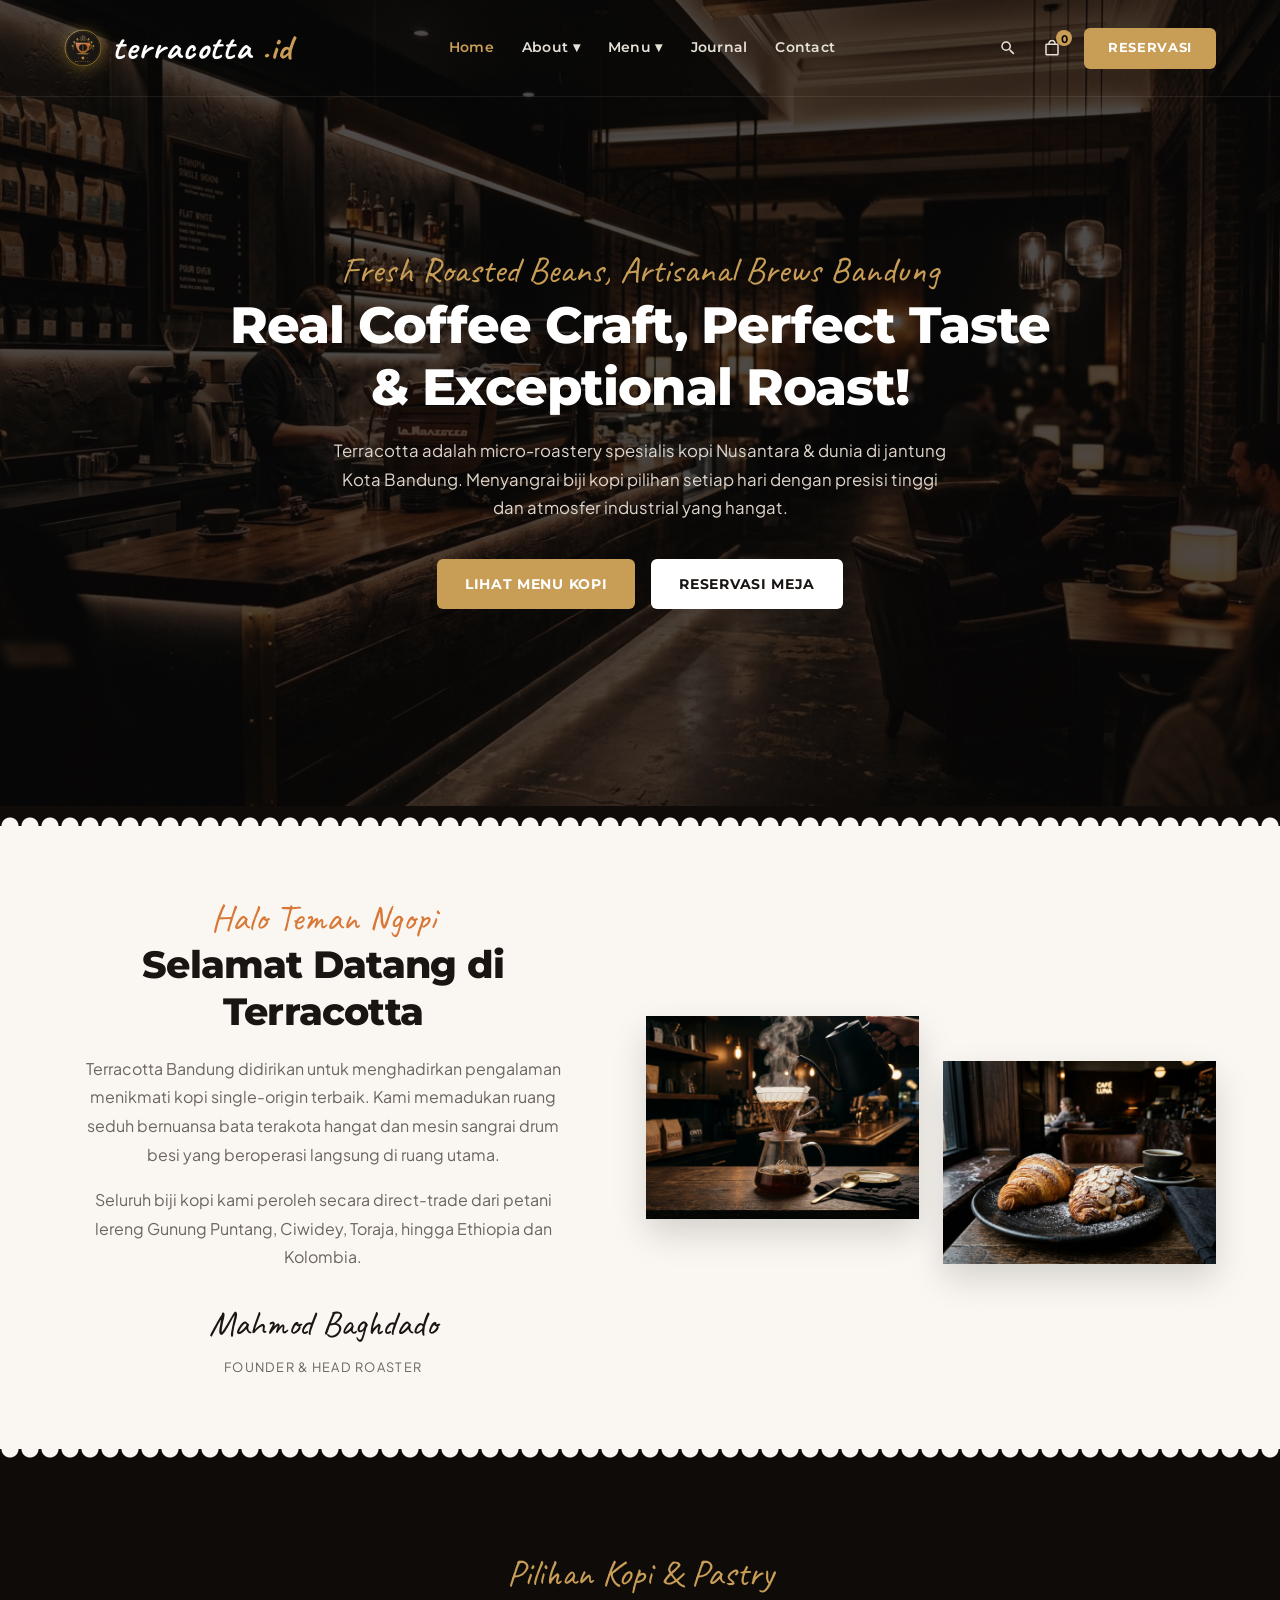
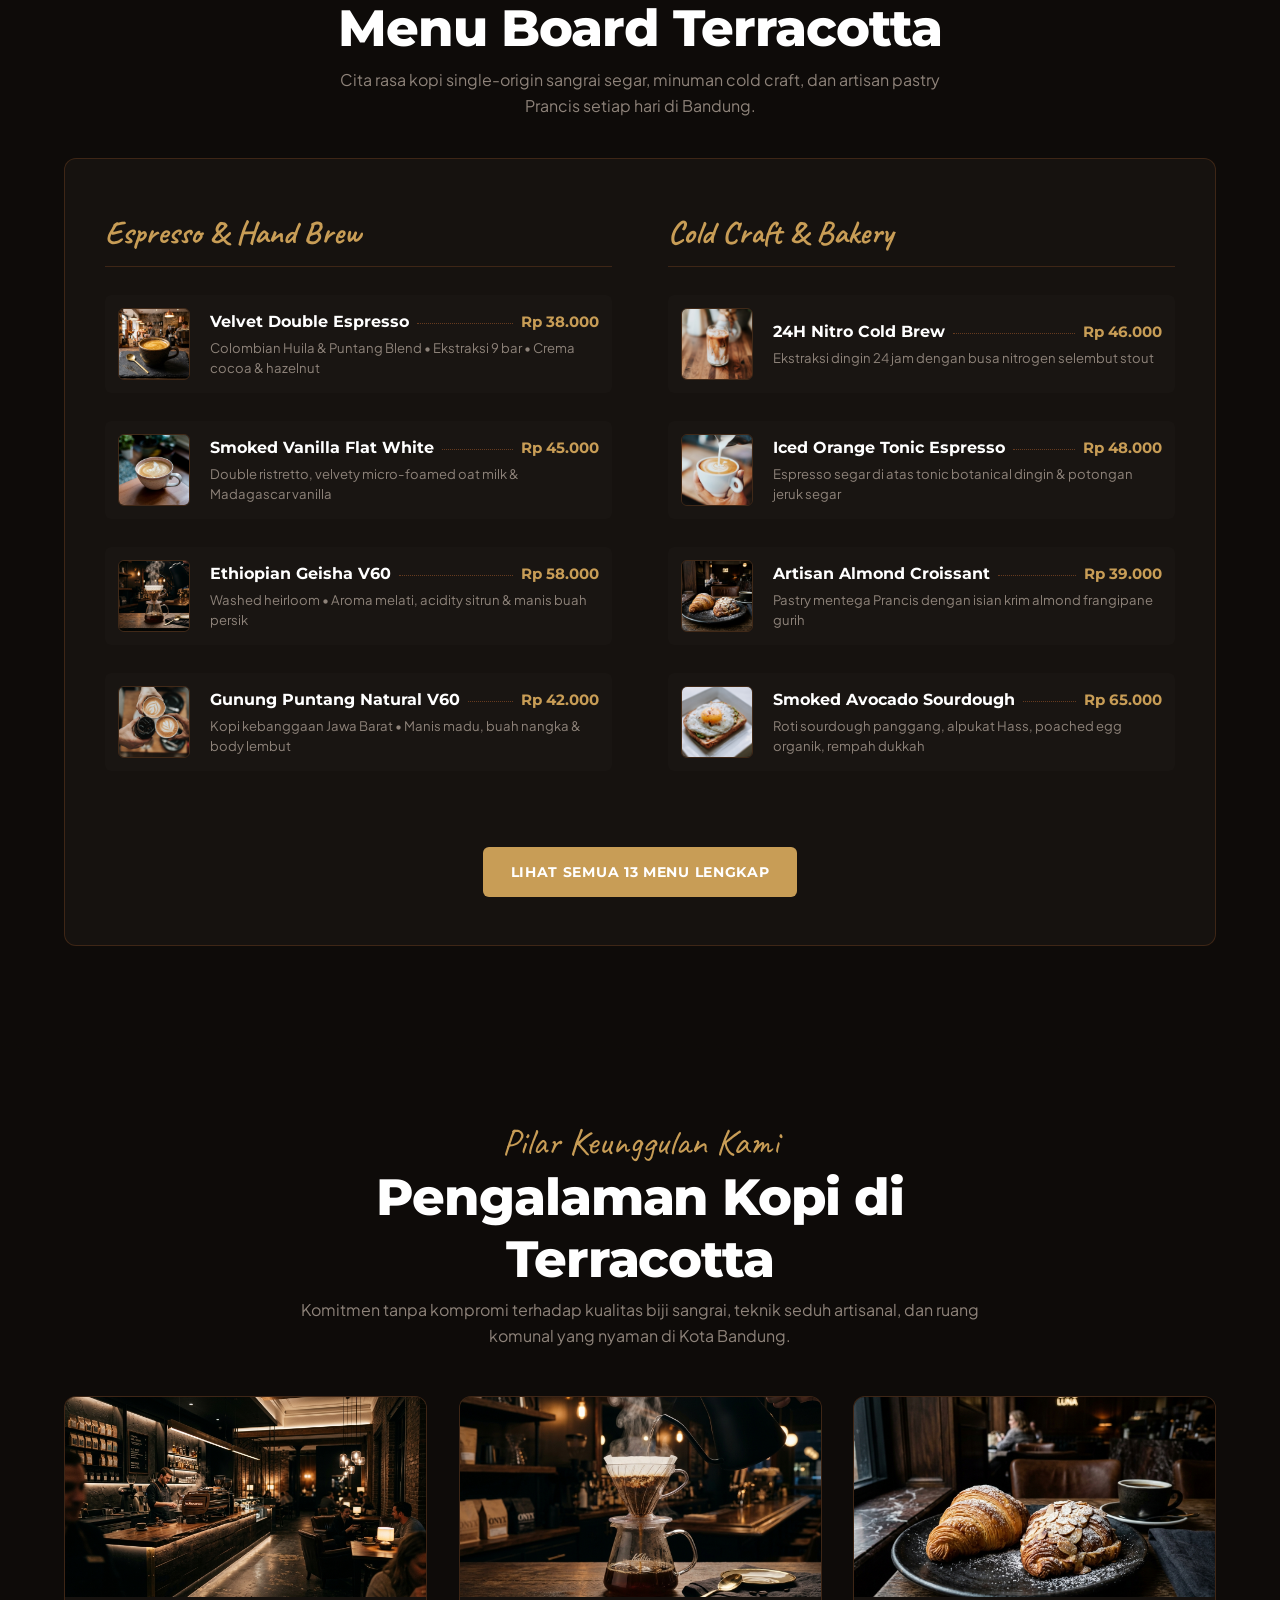
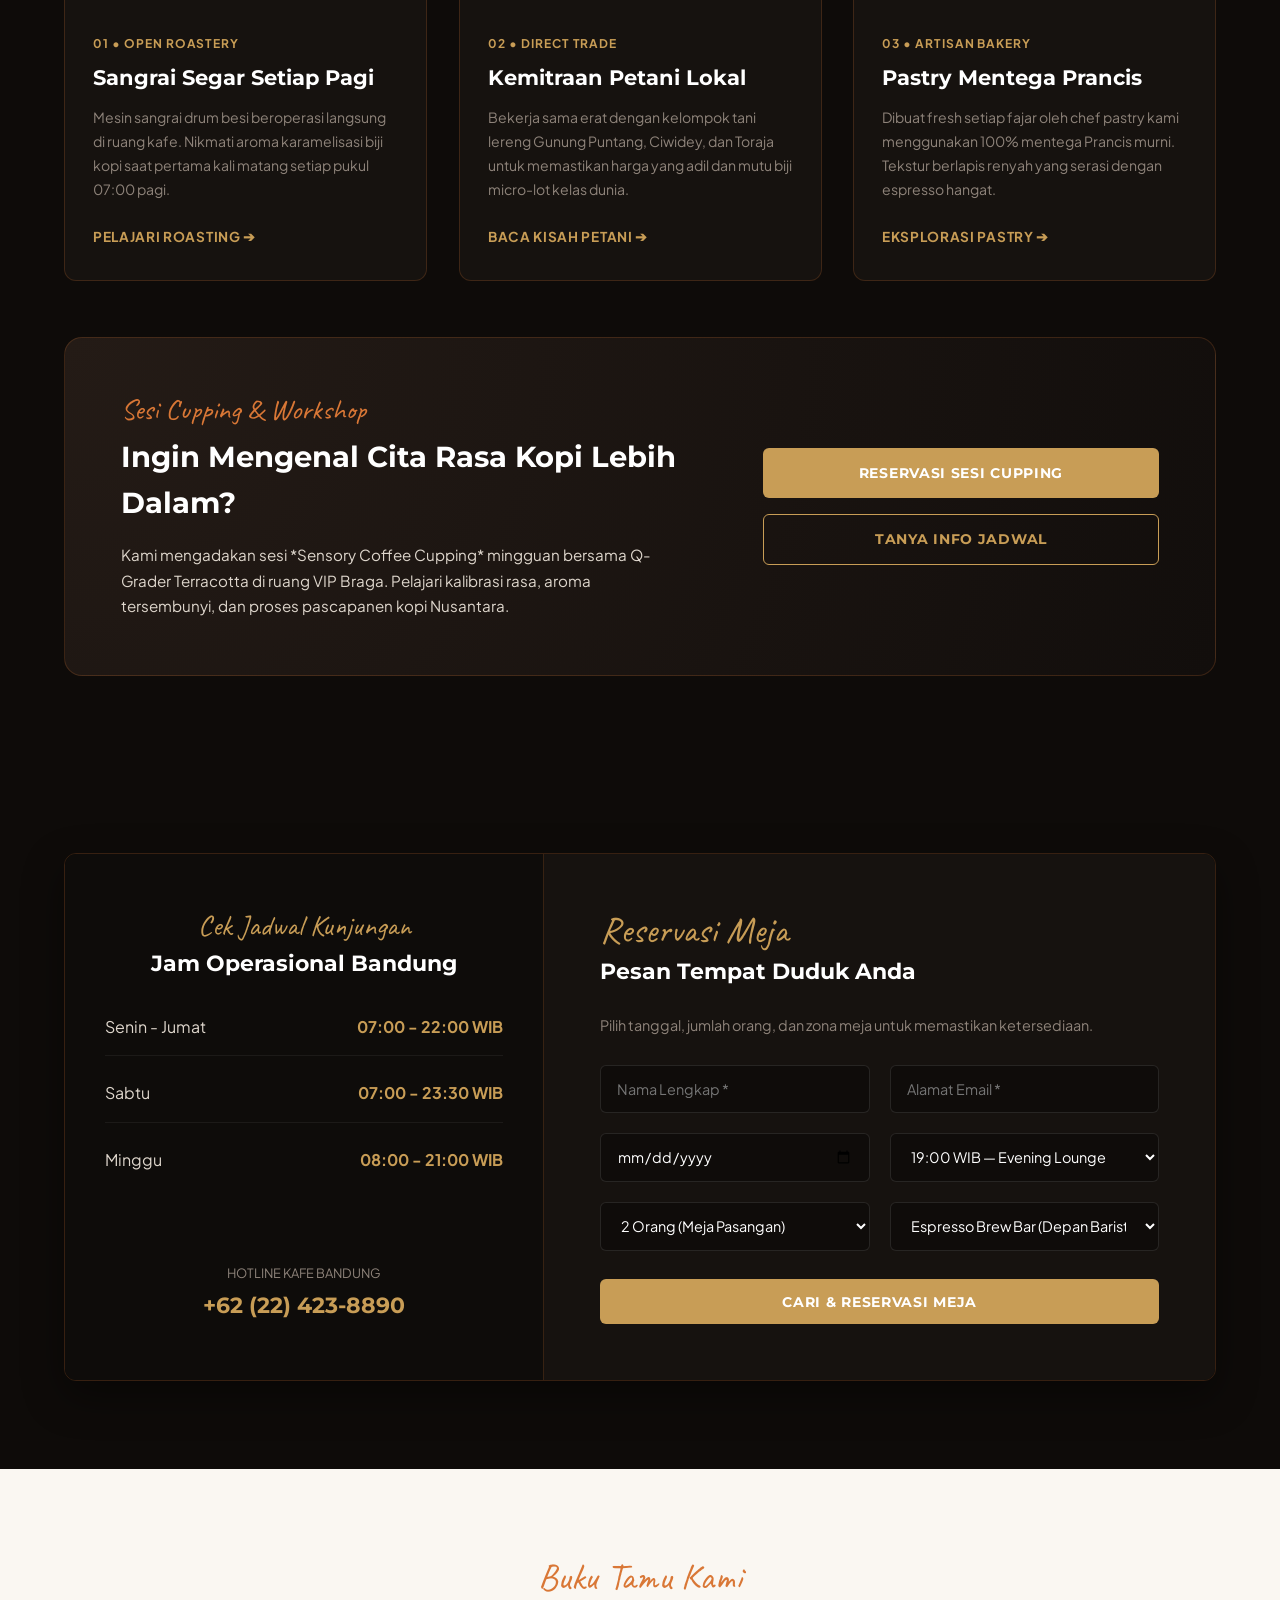
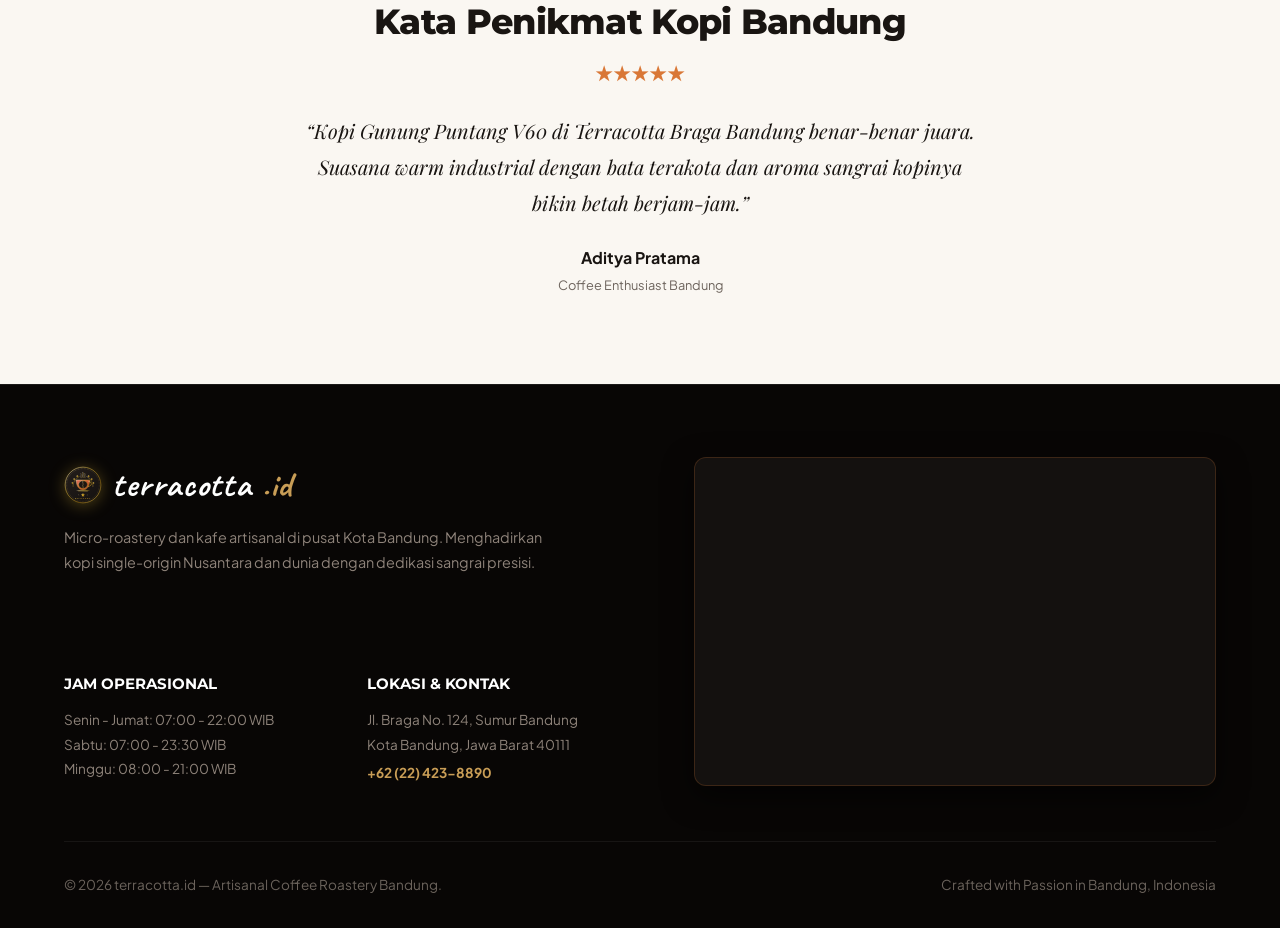
==== index.html @ ac1a680e "feat: add elegant artisanal logo mark, favicon, and brand titles across all pages" ====
<!DOCTYPE html>
<html lang="id">
<head>
  <meta charset="UTF-8">
  <meta name="viewport" content="width=device-width, initial-scale=1.0">
  <meta name="description" content="terracotta.id - Artisanal Coffee Roastery & Cafe di Braga Bandung. Kopi single origin sangrai presisi, espresso handcrafted, dan artisan pastry.">
  <title>Terracotta Coffee Roastery Bandung — terracotta.id</title>
  <link rel="icon" type="image/svg+xml" href="images/logo.svg">
  <link rel="apple-touch-icon" href="images/logo.svg">
  <link rel="stylesheet" href="css/style.css">
</head>
<body>

  <!-- Navigation Bar (terracotta.id Header) -->
  <header class="navbar">
    <div class="container nav-container">
      <a href="index.html" class="logo-brand">
        <img src="images/logo.svg" alt="Terracotta Logo" class="logo-img">
        terracotta<span>.id</span>
      </a>

      <nav class="nav-menu">
        <div class="nav-item active">
          <a href="index.html" class="nav-link">Home</a>
        </div>
        <div class="nav-item">
          <a href="about.html" class="nav-link">About ▾</a>
          <div class="dropdown-menu">
            <a href="about.html" class="dropdown-item">About Terracotta</a>
            <a href="about.html#roasters" class="dropdown-item">Master Roasters Bandung</a>
            <a href="about.html#guestbook" class="dropdown-item">Guestbook & Ulasan</a>
            <a href="contact.html#faqs" class="dropdown-item">Tanya Jawab (FAQ)</a>
          </div>
        </div>
        <div class="nav-item">
          <a href="menu.html" class="nav-link">Menu ▾</a>
          <div class="dropdown-menu">
            <a href="menu.html" class="dropdown-item">Menu Classic Board</a>
            <a href="menu.html#espresso" class="dropdown-item">Espresso Bar</a>
            <a href="menu.html#handbrew" class="dropdown-item">Manual Brew Single Origin</a>
            <a href="menu.html#bakery" class="dropdown-item">Bakery & Brunch</a>
          </div>
        </div>
        <div class="nav-item">
          <a href="blog.html" class="nav-link">Journal</a>
        </div>
        <div class="nav-item">
          <a href="contact.html" class="nav-link">Contact</a>
        </div>
      </nav>

      <div class="nav-right-actions">
        <!-- Search & Shopping Bag Icons -->
        <div class="nav-action-icons">
          <button class="nav-icon-btn" id="navSearchBtn" aria-label="Search Menu" title="Cari Menu & Beans">
            <svg viewBox="0 0 24 24">
              <path d="M9.5,3A6.5,6.5 0 0,1 16,9.5C16,11.11 15.41,12.59 14.44,13.73L14.71,14H15.5L20.5,19L19,20.5L14,15.5V14.71L13.73,14.44C12.59,15.41 11.11,16 9.5,16A6.5,6.5 0 0,1 3,9.5A6.5,6.5 0 0,1 9.5,3M9.5,5C7,5 5,7 5,9.5C5,12 7,14 9.5,14C12,14 14,12 14,9.5C14,7 12,5 9.5,5Z"/>
            </svg>
          </button>
          
          <button class="nav-icon-btn" id="navCartBtn" aria-label="Coffee Bag" title="Keranjang Pesanan">
            <svg viewBox="0 0 24 24">
              <path d="M19 6h-2c0-2.76-2.24-5-5-5S7 3.24 7 6H5c-1.1 0-2 .9-2 2v12c0 1.1.9 2 2 2h14c1.1 0 2-.9 2-2V8c0-1.1-.9-2-2-2zm-7-3c1.66 0 3 1.34 3 3H9c0-1.66 1.34-3 3-3zm7 17H5V8h14v12z"/>
            </svg>
            <span class="cart-badge-count">0</span>
          </button>
        </div>

        <a href="reservation.html" class="btn btn-gold" style="padding: 0.65rem 1.5rem; font-size: 0.8rem;">Reservasi</a>
        <div class="hamburger" id="hamburgerBtn" aria-label="Toggle Navigation">
          <span></span>
          <span></span>
          <span></span>
        </div>
      </div>
    </div>
  </header>

  <!-- Mobile Drawer -->
  <aside class="mobile-drawer" id="mobileDrawer">
    <div class="mobile-links">
      <a href="index.html" class="mobile-link">Home</a>
      <a href="about.html" class="mobile-link">About Us</a>
      <a href="menu.html" class="mobile-link">Menu Board</a>
      <a href="reservation.html" class="mobile-link">Reservasi Meja</a>
      <a href="blog.html" class="mobile-link">Journal Kopi</a>
      <a href="contact.html" class="mobile-link">Kontak & Lokasi Bandung</a>
    </div>
    <div>
      <a href="reservation.html" class="btn btn-gold" style="width: 100%;">Reservasi Meja</a>
    </div>
  </aside>

  <main>
    <!-- Hero Section (Terracotta Ripped Edge & Animation) -->
    <section class="hero-babette ripped-bottom" style="background-image: url('images/hero_bg.jpg');">
      <div class="hero-overlay"></div>
      <div class="container hero-content reveal">
        <span class="script-subtitle">Fresh Roasted Beans, Artisanal Brews Bandung</span>
        <h1 class="heading-main" style="margin-bottom: 1.25rem;">Real Coffee Craft, Perfect Taste & Exceptional Roast!</h1>
        <p class="hero-desc">Terracotta adalah micro-roastery spesialis kopi Nusantara & dunia di jantung Kota Bandung. Menyangrai biji kopi pilihan setiap hari dengan presisi tinggi dan atmosfer industrial yang hangat.</p>
        <div class="hero-btn-group">
          <a href="menu.html" class="btn btn-gold">Lihat Menu Kopi</a>
          <a href="reservation.html" class="btn btn-white">Reservasi Meja</a>
        </div>
      </div>
    </section>

    <!-- Welcome Section (Offset Dual Image Grid) -->
    <section class="section section-light">
      <div class="container">
        <div class="welcome-grid">
          <div class="welcome-text reveal-left">
            <span class="script-subtitle" style="color: var(--accent-terracotta);">Halo Teman Ngopi</span>
            <h2 class="heading-main dark-text" style="margin-bottom: 1.25rem; font-size: 2.4rem;">Selamat Datang di Terracotta</h2>
            <p style="color: var(--text-muted-light); margin-bottom: 1rem; line-height: 1.8;">Terracotta Bandung didirikan untuk menghadirkan pengalaman menikmati kopi single-origin terbaik. Kami memadukan ruang seduh bernuansa bata terakota hangat dan mesin sangrai drum besi yang beroperasi langsung di ruang utama.</p>
            <p style="color: var(--text-muted-light); line-height: 1.8;">Seluruh biji kopi kami peroleh secara direct-trade dari petani lereng Gunung Puntang, Ciwidey, Toraja, hingga Ethiopia dan Kolombia.</p>
            <div class="welcome-signature">Mahmod Baghdado</div>
            <p style="font-size: 0.8rem; color: var(--text-muted-light); text-transform: uppercase; letter-spacing: 0.1em; margin-top: 0.25rem;">Founder & Head Roaster</p>
          </div>

          <div class="offset-images-wrap reveal-right">
            <div class="offset-img-1">
              <img src="images/pour_over.jpg" alt="V60 Hand Brew Pour Over Coffee Terracotta">
            </div>
            <div class="offset-img-2">
              <img src="images/pastry.jpg" alt="Fresh Baked Almond Croissant Terracotta Bandung">
            </div>
          </div>
        </div>
      </div>
    </section>

    <!-- Classic Menu Board Section with Full Thumbnails -->
    <section class="section ripped-top ripped-bottom" style="background-color: var(--bg-dark);">
      <div class="container">
        <div class="reveal" style="text-align: center; max-width: 650px; margin: 0 auto 2rem;">
          <span class="script-subtitle">Pilihan Kopi & Pastry</span>
          <h2 class="heading-main">Menu Board Terracotta</h2>
          <p style="color: var(--text-muted-dark); margin-top: 0.5rem;">Cita rasa kopi single-origin sangrai segar, minuman cold craft, dan artisan pastry Prancis setiap hari di Bandung.</p>
        </div>

        <div class="menu-board-wrap reveal">
          <div class="menu-board-cols">
            
            <!-- Column 1: Espresso & Hand Brew -->
            <div>
              <h3 class="menu-cat-title">Espresso & Hand Brew</h3>

              <div class="menu-item-row" data-category="espresso">
                <div class="menu-item-thumb">
                  <img src="images/espresso.jpg" alt="Velvet Double Espresso">
                </div>
                <div class="menu-item-details">
                  <div class="menu-item-header">
                    <span class="menu-item-name">Velvet Double Espresso</span>
                    <span class="menu-item-dots"></span>
                    <span class="menu-item-price">Rp 38.000</span>
                  </div>
                  <p class="menu-item-desc">Colombian Huila & Puntang Blend • Ekstraksi 9 bar • Crema cocoa & hazelnut</p>
                </div>
              </div>

              <div class="menu-item-row" data-category="espresso">
                <div class="menu-item-thumb">
                  <img src="images/flat_white.jpg" alt="Smoked Vanilla Flat White">
                </div>
                <div class="menu-item-details">
                  <div class="menu-item-header">
                    <span class="menu-item-name">Smoked Vanilla Flat White</span>
                    <span class="menu-item-dots"></span>
                    <span class="menu-item-price">Rp 45.000</span>
                  </div>
                  <p class="menu-item-desc">Double ristretto, velvety micro-foamed oat milk & Madagascar vanilla</p>
                </div>
              </div>

              <div class="menu-item-row" data-category="handbrew">
                <div class="menu-item-thumb">
                  <img src="images/pour_over.jpg" alt="Ethiopian Geisha V60">
                </div>
                <div class="menu-item-details">
                  <div class="menu-item-header">
                    <span class="menu-item-name">Ethiopian Geisha V60</span>
                    <span class="menu-item-dots"></span>
                    <span class="menu-item-price">Rp 58.000</span>
                  </div>
                  <p class="menu-item-desc">Washed heirloom • Aroma melati, acidity sitrun & manis buah persik</p>
                </div>
              </div>

              <div class="menu-item-row" data-category="handbrew">
                <div class="menu-item-thumb">
                  <img src="images/puntang_v60.jpg" alt="Gunung Puntang Natural V60">
                </div>
                <div class="menu-item-details">
                  <div class="menu-item-header">
                    <span class="menu-item-name">Gunung Puntang Natural V60</span>
                    <span class="menu-item-dots"></span>
                    <span class="menu-item-price">Rp 42.000</span>
                  </div>
                  <p class="menu-item-desc">Kopi kebanggaan Jawa Barat • Manis madu, buah nangka & body lembut</p>
                </div>
              </div>
            </div>

            <!-- Column 2: Cold Craft, Bakery & Brunch -->
            <div>
              <h3 class="menu-cat-title">Cold Craft & Bakery</h3>

              <div class="menu-item-row" data-category="coldbrew">
                <div class="menu-item-thumb">
                  <img src="images/nitro_cold_brew.jpg" alt="24H Nitro Cold Brew">
                </div>
                <div class="menu-item-details">
                  <div class="menu-item-header">
                    <span class="menu-item-name">24H Nitro Cold Brew</span>
                    <span class="menu-item-dots"></span>
                    <span class="menu-item-price">Rp 46.000</span>
                  </div>
                  <p class="menu-item-desc">Ekstraksi dingin 24 jam dengan busa nitrogen selembut stout</p>
                </div>
              </div>

              <div class="menu-item-row" data-category="coldbrew">
                <div class="menu-item-thumb">
                  <img src="images/orange_tonic.jpg" alt="Iced Orange Tonic Espresso">
                </div>
                <div class="menu-item-details">
                  <div class="menu-item-header">
                    <span class="menu-item-name">Iced Orange Tonic Espresso</span>
                    <span class="menu-item-dots"></span>
                    <span class="menu-item-price">Rp 48.000</span>
                  </div>
                  <p class="menu-item-desc">Espresso segar di atas tonic botanical dingin & potongan jeruk segar</p>
                </div>
              </div>

              <div class="menu-item-row" data-category="bakery">
                <div class="menu-item-thumb">
                  <img src="images/pastry.jpg" alt="Artisan Almond Croissant">
                </div>
                <div class="menu-item-details">
                  <div class="menu-item-header">
                    <span class="menu-item-name">Artisan Almond Croissant</span>
                    <span class="menu-item-dots"></span>
                    <span class="menu-item-price">Rp 39.000</span>
                  </div>
                  <p class="menu-item-desc">Pastry mentega Prancis dengan isian krim almond frangipane gurih</p>
                </div>
              </div>

              <div class="menu-item-row" data-category="bakery">
                <div class="menu-item-thumb">
                  <img src="images/avocado_toast.jpg" alt="Smoked Avocado Sourdough Tartine">
                </div>
                <div class="menu-item-details">
                  <div class="menu-item-header">
                    <span class="menu-item-name">Smoked Avocado Sourdough</span>
                    <span class="menu-item-dots"></span>
                    <span class="menu-item-price">Rp 65.000</span>
                  </div>
                  <p class="menu-item-desc">Roti sourdough panggang, alpukat Hass, poached egg organik, rempah dukkah</p>
                </div>
              </div>
            </div>

          </div>

          <div style="text-align: center; margin-top: 3rem;">
            <a href="menu.html" class="btn btn-gold">Lihat Semua 13 Menu Lengkap</a>
          </div>
        </div>
      </div>
    </section>

    <!-- NEW SECTION: Pengalaman & Keunggulan Roastery Terracotta Bandung -->
    <section class="section" id="roasteryExperienceSection">
      <div class="container">
        <div class="reveal" style="text-align: center; max-width: 700px; margin: 0 auto 1.5rem;">
          <span class="script-subtitle">Pilar Keunggulan Kami</span>
          <h2 class="heading-main">Pengalaman Kopi di Terracotta</h2>
          <p style="color: var(--text-muted-dark); margin-top: 0.5rem;">Komitmen tanpa kompromi terhadap kualitas biji sangrai, teknik seduh artisanal, dan ruang komunal yang nyaman di Kota Bandung.</p>
        </div>

        <!-- 3 Feature Pillars Grid -->
        <div class="experience-pillars-grid">
          
          <!-- Pillar 1 -->
          <div class="pillar-card reveal delay-1">
            <div class="pillar-img-wrap">
              <img src="images/hero_bg.jpg" alt="Open Roastery Showcase Bandung">
            </div>
            <div class="pillar-body">
              <div>
                <span class="pillar-badge">01 • Open Roastery</span>
                <h3 class="pillar-title">Sangrai Segar Setiap Pagi</h3>
                <p class="pillar-desc">Mesin sangrai drum besi beroperasi langsung di ruang kafe. Nikmati aroma karamelisasi biji kopi saat pertama kali matang setiap pukul 07:00 pagi.</p>
              </div>
              <a href="about.html" class="pillar-link">Pelajari Roasting ➔</a>
            </div>
          </div>

          <!-- Pillar 2 -->
          <div class="pillar-card reveal delay-2">
            <div class="pillar-img-wrap">
              <img src="images/pour_over.jpg" alt="Single Origin Direct Trade">
            </div>
            <div class="pillar-body">
              <div>
                <span class="pillar-badge">02 • Direct Trade</span>
                <h3 class="pillar-title">Kemitraan Petani Lokal</h3>
                <p class="pillar-desc">Bekerja sama erat dengan kelompok tani lereng Gunung Puntang, Ciwidey, dan Toraja untuk memastikan harga yang adil dan mutu biji micro-lot kelas dunia.</p>
              </div>
              <a href="blog.html" class="pillar-link">Baca Kisah Petani ➔</a>
            </div>
          </div>

          <!-- Pillar 3 -->
          <div class="pillar-card reveal delay-3">
            <div class="pillar-img-wrap">
              <img src="images/pastry.jpg" alt="Fresh Daily Oven French Pastry">
            </div>
            <div class="pillar-body">
              <div>
                <span class="pillar-badge">03 • Artisan Bakery</span>
                <h3 class="pillar-title">Pastry Mentega Prancis</h3>
                <p class="pillar-desc">Dibuat fresh setiap fajar oleh chef pastry kami menggunakan 100% mentega Prancis murni. Tekstur berlapis renyah yang serasi dengan espresso hangat.</p>
              </div>
              <a href="menu.html#bakery" class="pillar-link">Eksplorasi Pastry ➔</a>
            </div>
          </div>

        </div>

        <!-- Spotlight Banner Callout -->
        <div class="roastery-spotlight-box reveal">
          <div>
            <span class="script-subtitle" style="font-size: 1.8rem; color: var(--accent-terracotta);">Sesi Cupping & Workshop</span>
            <h3 style="font-family: var(--font-heading); font-size: 1.8rem; color: #fff; margin: 0.5rem 0 1rem;">Ingin Mengenal Cita Rasa Kopi Lebih Dalam?</h3>
            <p style="color: #ded6cc; font-size: 0.95rem; line-height: 1.7; max-width: 540px;">Kami mengadakan sesi *Sensory Coffee Cupping* mingguan bersama Q-Grader Terracotta di ruang VIP Braga. Pelajari kalibrasi rasa, aroma tersembunyi, dan proses pascapanen kopi Nusantara.</p>
          </div>
          <div style="display: flex; flex-direction: column; gap: 1rem; align-items: flex-start;">
            <a href="reservation.html" class="btn btn-gold" style="width: 100%; text-align: center;">Reservasi Sesi Cupping</a>
            <a href="contact.html" class="btn btn-outline-gold" style="width: 100%; text-align: center;">Tanya Info Jadwal</a>
          </div>
        </div>

      </div>
    </section>

    <!-- Side-by-Side Opening Times & Reservation -->
    <section class="section" id="reservation">
      <div class="container">
        <div class="hours-reservation-split reveal">
          
          <!-- Left: Opening Hours Card -->
          <div class="hours-card">
            <div>
              <span class="script-subtitle" style="font-size: 1.8rem;">Cek Jadwal Kunjungan</span>
              <h3 class="heading-sub" style="color: #fff; margin-bottom: 2rem;">Jam Operasional Bandung</h3>
              
              <div style="margin-bottom: 1.5rem; text-align: left; border-bottom: 1px solid rgba(255,255,255,0.06); padding-bottom: 1rem;">
                <div style="display: flex; justify-content: space-between; color: #ded6cc;">
                  <span>Senin - Jumat</span>
                  <strong style="color: var(--accent-gold);">07:00 - 22:00 WIB</strong>
                </div>
              </div>

              <div style="margin-bottom: 1.5rem; text-align: left; border-bottom: 1px solid rgba(255,255,255,0.06); padding-bottom: 1rem;">
                <div style="display: flex; justify-content: space-between; color: #ded6cc;">
                  <span>Sabtu</span>
                  <strong style="color: var(--accent-gold);">07:00 - 23:30 WIB</strong>
                </div>
              </div>

              <div style="margin-bottom: 1.5rem; text-align: left;">
                <div style="display: flex; justify-content: space-between; color: #ded6cc;">
                  <span>Minggu</span>
                  <strong style="color: var(--accent-gold);">08:00 - 21:00 WIB</strong>
                </div>
              </div>
            </div>

            <div style="margin-top: 2rem;">
              <span style="font-size: 0.8rem; color: var(--text-muted-dark); text-transform: uppercase;">Hotline Kafe Bandung</span>
              <h4 style="font-family: var(--font-heading); font-size: 1.4rem; color: var(--accent-gold); margin-top: 0.25rem;">+62 (22) 423-8890</h4>
            </div>
          </div>

          <!-- Right: Make A Reservation Form -->
          <div class="reservation-form-card">
            <span class="script-subtitle">Reservasi Meja</span>
            <h3 class="heading-sub" style="color: #fff; margin-bottom: 1.5rem;">Pesan Tempat Duduk Anda</h3>
            <p style="color: var(--text-muted-dark); font-size: 0.9rem; margin-bottom: 1.75rem;">Pilih tanggal, jumlah orang, dan zona meja untuk memastikan ketersediaan.</p>

            <form id="reservationForm">
              <div class="form-row">
                <input type="text" class="form-field" placeholder="Nama Lengkap *" required>
                <input type="email" class="form-field" placeholder="Alamat Email *" required>
              </div>

              <div class="form-row">
                <input type="date" class="form-field" required>
                <select class="form-field" required>
                  <option value="08:00 WIB">08:00 WIB — Morning Brew</option>
                  <option value="11:00 WIB">11:00 WIB — Brunch</option>
                  <option value="15:00 WIB">15:00 WIB — Afternoon Cupping</option>
                  <option value="19:00 WIB" selected>19:00 WIB — Evening Lounge</option>
                  <option value="21:00 WIB">21:00 WIB — Night Bistro</option>
                </select>
              </div>

              <div class="form-row">
                <select class="form-field" required>
                  <option value="1 Orang">1 Orang (Solo Tasting)</option>
                  <option value="2 Orang" selected>2 Orang (Meja Pasangan)</option>
                  <option value="4 Orang">4 Orang (Meja Grup)</option>
                  <option value="6+ VIP">6+ Orang (VIP Cupping Room)</option>
                </select>
                <select class="form-field">
                  <option value="Espresso Brew Bar">Espresso Brew Bar (Depan Barista)</option>
                  <option value="Industrial Dark Lounge">Main Industrial Lounge (Sofa)</option>
                  <option value="Braga Courtyard Patio">Braga Courtyard Patio (Outdoor)</option>
                </select>
              </div>

              <button type="submit" class="btn btn-gold" style="width: 100%; margin-top: 0.5rem;">Cari & Reservasi Meja</button>
            </form>
          </div>

        </div>
      </div>
    </section>

    <!-- Guestbook Testimonials -->
    <section class="section section-light">
      <div class="container">
        <div class="guestbook-card reveal">
          <span class="script-subtitle" style="color: var(--accent-terracotta);">Buku Tamu Kami</span>
          <h2 class="heading-main dark-text" style="font-size: 2.2rem;">Kata Penikmat Kopi Bandung</h2>
          <div style="color: var(--accent-terracotta); font-size: 1.3rem; margin-top: 0.75rem;">★★★★★</div>
          <blockquote class="guestbook-quote" style="color: var(--text-dark);">
            “Kopi Gunung Puntang V60 di Terracotta Braga Bandung benar-benar juara. Suasana warm industrial dengan bata terakota dan aroma sangrai kopinya bikin betah berjam-jam.”
          </blockquote>
          <p style="font-weight: 700; color: var(--text-dark);">Aditya Pratama</p>
          <span style="font-size: 0.8rem; color: var(--text-muted-light);">Coffee Enthusiast Bandung</span>
        </div>
      </div>
    </section>
  </main>

  <!-- Custom Designed Reservation Confirmation Modal -->
  <div class="res-modal-overlay" id="customResModal">
    <div class="res-modal-card">
      <div class="res-modal-badge-icon">✓</div>
      <span class="script-subtitle" style="font-size: 1.8rem; color: var(--accent-terracotta);">Meja Berhasil Dipesan!</span>
      <h3 style="font-family: var(--font-heading); color: #fff; font-size: 1.35rem; margin-bottom: 0.5rem;">Reservasi Terkonfirmasi</h3>
      <p style="color: var(--text-muted-dark); font-size: 0.85rem;">Booking meja Anda telah tercatat di sistem Terracotta Bandung.</p>

      <div class="res-modal-ticket" id="resTicketDetails">
        <!-- Filled dynamically by main.js -->
      </div>

      <button class="btn btn-gold" id="closeResModalBtn" style="width: 100%;">Selesai & Tutup</button>
    </div>
  </div>

  <!-- Footer with Left Info & Right Bandung Interactive Map -->
  <footer class="footer-babette">
    <div class="container">
      <div class="footer-split-grid reveal">
        
        <!-- Left Column: Information & Brand -->
        <div class="footer-info-col">
          <div>
            <a href="index.html" class="logo-brand" style="margin-bottom: 0.75rem;">
              <img src="images/logo.svg" alt="Terracotta Logo" class="logo-img">
              terracotta<span>.id</span>
            </a>
            <p style="color: var(--text-muted-dark); font-size: 0.9rem; line-height: 1.7; max-width: 480px;">Micro-roastery dan kafe artisanal di pusat Kota Bandung. Menghadirkan kopi single-origin Nusantara dan dunia dengan dedikasi sangrai presisi.</p>
          </div>

          <div class="footer-info-details">
            <div>
              <h4 style="font-family: var(--font-heading); font-size: 0.95rem; font-weight: 700; margin-bottom: 0.75rem; color: #fff; text-transform: uppercase;">Jam Operasional</h4>
              <div style="font-size: 0.85rem; color: var(--text-muted-dark); line-height: 1.8;">
                <div>Senin - Jumat: 07:00 - 22:00 WIB</div>
                <div>Sabtu: 07:00 - 23:30 WIB</div>
                <div>Minggu: 08:00 - 21:00 WIB</div>
              </div>
            </div>

            <div>
              <h4 style="font-family: var(--font-heading); font-size: 0.95rem; font-weight: 700; margin-bottom: 0.75rem; color: #fff; text-transform: uppercase;">Lokasi & Kontak</h4>
              <div style="font-size: 0.85rem; color: var(--text-muted-dark); line-height: 1.8;">
                <div>Jl. Braga No. 124, Sumur Bandung</div>
                <div>Kota Bandung, Jawa Barat 40111</div>
                <div style="color: var(--accent-gold); font-weight: 700; margin-top: 0.25rem;">+62 (22) 423-8890</div>
              </div>
            </div>
          </div>
        </div>

        <!-- Right Column: Interactive Bandung Google Map -->
        <div class="footer-map-col">
          <iframe 
            src="https://www.google.com/maps/embed?pb=!1m18!1m12!1m3!1d3960.784405374465!2d107.6074213749965!3d-6.916350793083168!2m3!1f0!2f0!3f0!3m2!1i1024!2i768!4f13.1!3m3!1m2!1s0x2e68e63032a138c7%3A0x8e8334460d3d52aa!2sJl.%20Braga%2C%20Kota%20Bandung%2C%20Jawa%20Barat!5e0!3m2!1sen!2sid!4v1689000000000!5m2!1sen!2sid" 
            title="Lokasi Terracotta Coffee Roastery Braga Bandung" 
            loading="lazy" 
            referrerpolicy="no-referrer-when-downgrade">
          </iframe>
        </div>

      </div>

      <div class="footer-bottom">
        <p>&copy; 2026 terracotta.id — Artisanal Coffee Roastery Bandung.</p>
        <p>Crafted with Passion in Bandung, Indonesia</p>
      </div>
    </div>
  </footer>

  <script src="js/main.js"></script>
</body>
</html>
---- css/style.css ----
/* ==========================================================================
   terracotta.id - Artisanal Coffee Roastery & Cafe Bandung
   Master Stylesheet with Smooth Scroll Animations, Full Menu Photography &
   100% Mobile Responsive Design (Fluid Typography & Flexible Grids)
   ========================================================================== */

@import url('https://fonts.googleapis.com/css2?family=Caveat:wght@600;700&family=Montserrat:wght@400;500;600;700;800&family=Playfair+Display:ital,wght@0,600;0,700;1,400&family=Plus+Jakarta+Sans:wght@300;400;500;600;700&display=swap');

:root {
  /* Color Tokens - Terracotta & Dark Luxury Roastery */
  --bg-dark: #0e0b09;
  --bg-darker: #070504;
  --bg-card: #16120f;
  --bg-card-alt: #1e1915;
  --bg-light: #faf7f2;
  --bg-cream: #f2e9de;

  --accent-terracotta: #d97736;
  --accent-gold: #c89d56;
  --accent-gold-light: #dfb76c;
  --accent-gold-dark: #9e7535;
  --accent-gold-glow: rgba(217, 119, 54, 0.25);

  --text-light: #ffffff;
  --text-dark: #191512;
  --text-muted-dark: #8e837a;
  --text-muted-light: #6d645d;

  --border-dark: rgba(217, 119, 54, 0.2);
  --border-light: rgba(0, 0, 0, 0.08);

  /* Fonts */
  --font-script: 'Caveat', cursive, sans-serif;
  --font-heading: 'Montserrat', sans-serif;
  --font-serif: 'Playfair Display', serif;
  --font-body: 'Plus Jakarta Sans', sans-serif;

  /* Layout */
  --container-width: 1240px;
  --radius-sm: 6px;
  --radius-md: 12px;
  --radius-lg: 18px;
  --radius-full: 999px;
  --transition: all 0.35s cubic-bezier(0.25, 0.8, 0.25, 1);
}

/* Reset */
*, *::before, *::after {
  box-sizing: border-box;
  margin: 0;
  padding: 0;
}

html {
  scroll-behavior: smooth;
  font-size: 16px;
  -webkit-text-size-adjust: 100%;
}

body {
  background-color: var(--bg-dark);
  color: var(--text-light);
  font-family: var(--font-body);
  line-height: 1.6;
  overflow-x: hidden;
  width: 100%;
}

a {
  color: inherit;
  text-decoration: none;
  transition: var(--transition);
}

img {
  max-width: 100%;
  height: auto;
  display: block;
}

button, input, select, textarea {
  font-family: inherit;
  outline: none;
  border: none;
  background: none;
  color: inherit;
}

button {
  cursor: pointer;
}

.container {
  width: 90%;
  max-width: var(--container-width);
  margin: 0 auto;
}

.section {
  padding: 5.5rem 0;
  position: relative;
}

/* ==========================================================================
   Smooth Scroll Reveal Animations
   ========================================================================== */
.reveal {
  opacity: 0;
  transform: translateY(35px);
  transition: opacity 0.8s cubic-bezier(0.16, 1, 0.3, 1), transform 0.8s cubic-bezier(0.16, 1, 0.3, 1);
  will-change: opacity, transform;
}

.reveal-left {
  opacity: 0;
  transform: translateX(-40px);
  transition: opacity 0.8s cubic-bezier(0.16, 1, 0.3, 1), transform 0.8s cubic-bezier(0.16, 1, 0.3, 1);
}

.reveal-right {
  opacity: 0;
  transform: translateX(40px);
  transition: opacity 0.8s cubic-bezier(0.16, 1, 0.3, 1), transform 0.8s cubic-bezier(0.16, 1, 0.3, 1);
}

.reveal.active, .reveal-left.active, .reveal-right.active {
  opacity: 1;
  transform: translate(0, 0);
}

/* Delay Helpers */
.delay-1 { transition-delay: 0.15s; }
.delay-2 { transition-delay: 0.3s; }
.delay-3 { transition-delay: 0.45s; }

/* Typography Utilities */
.script-subtitle {
  font-family: var(--font-script);
  font-size: clamp(1.8rem, 4vw, 2.3rem);
  color: var(--accent-gold);
  line-height: 1.1;
  display: block;
  margin-bottom: 0.25rem;
}

.heading-main {
  font-family: var(--font-heading);
  font-size: clamp(1.85rem, 4.5vw, 3.2rem);
  font-weight: 800;
  letter-spacing: -0.02em;
  color: var(--text-light);
  line-height: 1.2;
}

.heading-main.dark-text {
  color: var(--text-dark);
}

.heading-sub {
  font-family: var(--font-heading);
  font-size: clamp(1.15rem, 2.5vw, 1.4rem);
  font-weight: 700;
}

/* Torn / Ripped Paper Border Effects */
.ripped-top {
  position: relative;
}

.ripped-top::before {
  content: '';
  position: absolute;
  top: -16px;
  left: 0;
  width: 100%;
  height: 20px;
  background-image: radial-gradient(circle at 10px 0, transparent 8px, var(--bg-dark) 9px);
  background-size: 20px 20px;
  background-repeat: repeat-x;
  z-index: 10;
}

.ripped-bottom {
  position: relative;
}

.ripped-bottom::after {
  content: '';
  position: absolute;
  bottom: -16px;
  left: 0;
  width: 100%;
  height: 20px;
  background-image: radial-gradient(circle at 10px 20px, transparent 8px, var(--bg-dark) 9px);
  background-size: 20px 20px;
  background-repeat: repeat-x;
  z-index: 10;
}

/* Button System */
.btn {
  display: inline-flex;
  align-items: center;
  justify-content: center;
  padding: 0.85rem 1.75rem;
  font-family: var(--font-heading);
  font-size: 0.875rem;
  font-weight: 700;
  letter-spacing: 0.05em;
  border-radius: var(--radius-sm);
  transition: var(--transition);
  text-transform: uppercase;
  text-align: center;
}

.btn-gold {
  background: var(--accent-gold);
  color: #fff;
}

.btn-gold:hover {
  background: var(--accent-gold-light);
  transform: translateY(-2px);
  box-shadow: 0 8px 20px var(--accent-gold-glow);
}

.btn-white {
  background: #ffffff;
  color: var(--text-dark);
}

.btn-white:hover {
  background: var(--bg-cream);
  transform: translateY(-2px);
}

.btn-outline-gold {
  border: 1px solid var(--accent-gold);
  color: var(--accent-gold);
}

.btn-outline-gold:hover {
  background: var(--accent-gold);
  color: #fff;
}

/* Navigation Bar */
.navbar {
  position: absolute;
  top: 0;
  left: 0;
  width: 100%;
  z-index: 1000;
  padding: 1.25rem 0;
  border-bottom: 1px solid rgba(255, 255, 255, 0.08);
  transition: var(--transition);
}

.navbar.scrolled {
  position: fixed;
  background: rgba(14, 11, 9, 0.96);
  backdrop-filter: blur(14px);
  padding: 0.85rem 0;
  border-bottom: 1px solid var(--border-dark);
  box-shadow: 0 4px 25px rgba(0,0,0,0.6);
}

.nav-container {
  display: flex;
  align-items: center;
  justify-content: space-between;
}

.logo-brand {
  display: flex;
  align-items: center;
  gap: 0.65rem;
  font-family: var(--font-script);
  font-size: clamp(1.75rem, 3.5vw, 2.2rem);
  color: #fff;
  font-weight: 700;
  letter-spacing: 0.02em;
  transition: opacity 0.3s ease, transform 0.3s ease;
  text-decoration: none;
}

.logo-brand:hover {
  transform: translateY(-1px);
}

.logo-brand span {
  color: var(--accent-gold);
}

.logo-img {
  width: 38px;
  height: 38px;
  object-fit: contain;
  filter: drop-shadow(0 2px 8px rgba(212, 175, 55, 0.35));
  transition: transform 0.4s ease;
}

.logo-brand:hover .logo-img {
  transform: rotate(6deg) scale(1.06);
}

/* Nav Menu & Dropdowns */
.nav-menu {
  display: flex;
  align-items: center;
  gap: 1.75rem;
}

.nav-item {
  position: relative;
}

.nav-link {
  font-family: var(--font-heading);
  font-size: 0.85rem;
  font-weight: 600;
  text-transform: capitalize;
  letter-spacing: 0.02em;
  color: #e6e0d8;
  padding: 0.5rem 0;
  display: flex;
  align-items: center;
  gap: 4px;
}

.nav-link:hover, .nav-item.active .nav-link {
  color: var(--accent-gold);
}

.dropdown-menu {
  position: absolute;
  top: 100%;
  left: 0;
  background: #171310;
  min-width: 200px;
  border: 1px solid var(--border-dark);
  border-radius: var(--radius-sm);
  padding: 0.75rem 0;
  box-shadow: 0 10px 30px rgba(0,0,0,0.8);
  opacity: 0;
  visibility: hidden;
  transform: translateY(10px);
  transition: var(--transition);
  z-index: 100;
}

.nav-item:hover .dropdown-menu {
  opacity: 1;
  visibility: visible;
  transform: translateY(0);
}

.dropdown-item {
  display: block;
  padding: 0.6rem 1.25rem;
  font-size: 0.85rem;
  color: #d1c7bc;
  border-bottom: 1px solid rgba(255,255,255,0.03);
}

.dropdown-item:last-child {
  border-bottom: none;
}

.dropdown-item:hover {
  background: var(--bg-card-alt);
  color: var(--accent-gold);
  padding-left: 1.5rem;
}

/* Navbar Action Icons */
.nav-right-actions {
  display: flex;
  align-items: center;
  gap: 1rem;
}

.nav-action-icons {
  display: flex;
  align-items: center;
  gap: 0.75rem;
}

.nav-icon-btn {
  background: none;
  border: none;
  color: #e6e0d8;
  cursor: pointer;
  display: flex;
  align-items: center;
  justify-content: center;
  position: relative;
  transition: var(--transition);
  width: 32px;
  height: 32px;
}

.nav-icon-btn svg {
  width: 18px;
  height: 18px;
  fill: currentColor;
}

.nav-icon-btn:hover {
  color: var(--accent-gold);
  transform: scale(1.1);
}

.cart-badge-count {
  position: absolute;
  top: -2px;
  right: -4px;
  background: var(--accent-gold);
  color: #000;
  font-size: 0.65rem;
  font-weight: 800;
  width: 16px;
  height: 16px;
  border-radius: 50%;
  display: flex;
  align-items: center;
  justify-content: center;
}

.hamburger {
  display: none;
  flex-direction: column;
  justify-content: center;
  gap: 5px;
  cursor: pointer;
  width: 32px;
  height: 32px;
  padding: 4px;
  z-index: 1200;
}

.hamburger span {
  width: 24px;
  height: 2px;
  background: #fff;
  transition: var(--transition);
  display: block;
}

/* Mobile Drawer */
.mobile-drawer {
  position: fixed;
  top: 0;
  right: -100%;
  width: 85%;
  max-width: 340px;
  height: 100vh;
  background: #120e0b;
  border-left: 1px solid var(--border-dark);
  padding: 5rem 2rem 2.5rem;
  display: flex;
  flex-direction: column;
  justify-content: space-between;
  z-index: 1100;
  transition: right 0.35s cubic-bezier(0.16, 1, 0.3, 1);
  box-shadow: -10px 0 40px rgba(0,0,0,0.85);
}

.mobile-drawer.open {
  right: 0;
}

.mobile-links {
  display: flex;
  flex-direction: column;
  gap: 1.25rem;
}

.mobile-link {
  font-family: var(--font-heading);
  font-size: 1.15rem;
  font-weight: 600;
  color: #fff;
  border-bottom: 1px solid rgba(255,255,255,0.05);
  padding-bottom: 0.75rem;
}

.mobile-link:hover {
  color: var(--accent-gold);
}

/* Terracotta Hero Section */
.hero-babette {
  min-height: 90vh;
  position: relative;
  display: flex;
  align-items: center;
  justify-content: center;
  text-align: center;
  background-size: cover;
  background-position: center;
  padding: 7.5rem 0 4.5rem;
}

.hero-overlay {
  position: absolute;
  inset: 0;
  background: rgba(10, 8, 7, 0.72);
}

.hero-content {
  position: relative;
  z-index: 2;
  max-width: 860px;
}

.hero-desc {
  font-size: clamp(0.92rem, 2vw, 1.05rem);
  color: #ded6cc;
  margin: 1.25rem auto 2.25rem;
  max-width: 620px;
  line-height: 1.7;
}

.hero-btn-group {
  display: flex;
  align-items: center;
  justify-content: center;
  gap: 1rem;
  flex-wrap: wrap;
}

/* Welcome Section with Offset Grid */
.section-light {
  background-color: var(--bg-light);
  color: var(--text-dark);
}

.welcome-grid {
  display: grid;
  grid-template-columns: 1fr 1.1fr;
  gap: 4rem;
  align-items: center;
}

.welcome-text {
  text-align: center;
  max-width: 480px;
  margin: 0 auto;
}

.welcome-signature {
  font-family: var(--font-script);
  font-size: 2.2rem;
  color: var(--text-dark);
  margin-top: 1.5rem;
}

.offset-images-wrap {
  display: grid;
  grid-template-columns: 1fr 1fr;
  gap: 1.5rem;
  position: relative;
}

.offset-img-1 {
  border-radius: var(--radius-sm);
  box-shadow: 0 15px 35px rgba(0,0,0,0.15);
  transform: translateY(-20px);
}

.offset-img-2 {
  border-radius: var(--radius-sm);
  box-shadow: 0 15px 35px rgba(0,0,0,0.15);
  transform: translateY(25px);
}

/* ==========================================================================
   Full Menu Items with Photography & Thumbnails
   ========================================================================== */
.menu-board-wrap {
  background: var(--bg-card);
  border: 1px solid var(--border-dark);
  border-radius: var(--radius-md);
  padding: 3rem 2.5rem;
  margin-top: 2.5rem;
}

.menu-board-cols {
  display: grid;
  grid-template-columns: repeat(2, 1fr);
  gap: 3.5rem;
}

.menu-cat-title {
  font-family: var(--font-script);
  font-size: 2rem;
  color: var(--accent-gold);
  border-bottom: 1px solid var(--border-dark);
  padding-bottom: 0.5rem;
  margin-bottom: 1.75rem;
}

/* Enhanced Item Row with Photo Thumbnail */
.menu-item-row {
  display: flex;
  align-items: center;
  gap: 1.25rem;
  margin-bottom: 1.75rem;
  padding: 0.75rem;
  border-radius: var(--radius-sm);
  transition: var(--transition);
  background: rgba(255, 255, 255, 0.015);
  border: 1px solid transparent;
}

.menu-item-row:hover {
  background: var(--bg-card-alt);
  border-color: var(--border-dark);
  transform: translateX(4px);
}

.menu-item-thumb {
  width: 72px;
  height: 72px;
  min-width: 72px;
  border-radius: var(--radius-sm);
  overflow: hidden;
  border: 1px solid var(--border-dark);
  position: relative;
}

.menu-item-thumb img {
  width: 100%;
  height: 100%;
  object-fit: cover;
  transition: transform 0.4s ease;
}

.menu-item-row:hover .menu-item-thumb img {
  transform: scale(1.1);
}

.menu-item-details {
  flex: 1;
  min-width: 0;
}

.menu-item-header {
  display: flex;
  align-items: baseline;
  justify-content: space-between;
}

.menu-item-name {
  font-family: var(--font-heading);
  font-weight: 700;
  font-size: 1rem;
  color: #fff;
  white-space: normal;
  line-height: 1.3;
}

.menu-item-dots {
  flex: 1;
  border-bottom: 1px dotted rgba(217, 119, 54, 0.4);
  margin: 0 0.5rem;
  transform: translateY(-3px);
  min-width: 15px;
}

.menu-item-price {
  font-family: var(--font-heading);
  font-weight: 700;
  font-size: 0.95rem;
  color: var(--accent-gold);
  white-space: nowrap;
}

.menu-item-desc {
  font-size: 0.82rem;
  color: var(--text-muted-dark);
  margin-top: 0.25rem;
  line-height: 1.5;
}

/* ==========================================================================
   Roastery Experience Showcase Section
   ========================================================================== */
.experience-pillars-grid {
  display: grid;
  grid-template-columns: repeat(3, 1fr);
  gap: 2rem;
  margin-top: 3rem;
}

.pillar-card {
  background: var(--bg-card);
  border: 1px solid var(--border-dark);
  border-radius: var(--radius-md);
  overflow: hidden;
  transition: var(--transition);
  display: flex;
  flex-direction: column;
}

.pillar-card:hover {
  transform: translateY(-6px);
  border-color: var(--accent-gold);
  box-shadow: 0 15px 35px rgba(0,0,0,0.5), 0 0 20px rgba(217, 119, 54, 0.2);
}

.pillar-img-wrap {
  height: 200px;
  overflow: hidden;
  position: relative;
}

.pillar-img-wrap img {
  width: 100%;
  height: 100%;
  object-fit: cover;
  transition: transform 0.5s ease;
}

.pillar-card:hover .pillar-img-wrap img {
  transform: scale(1.08);
}

.pillar-body {
  padding: 2rem 1.75rem;
  display: flex;
  flex-direction: column;
  flex: 1;
  justify-content: space-between;
}

.pillar-badge {
  display: inline-block;
  font-size: 0.75rem;
  color: var(--accent-gold);
  font-weight: 700;
  text-transform: uppercase;
  letter-spacing: 0.08em;
  margin-bottom: 0.5rem;
}

.pillar-title {
  font-family: var(--font-heading);
  font-size: 1.3rem;
  font-weight: 700;
  color: #fff;
  margin-bottom: 0.75rem;
}

.pillar-desc {
  font-size: 0.88rem;
  color: var(--text-muted-dark);
  line-height: 1.7;
  margin-bottom: 1.5rem;
}

.pillar-link {
  color: var(--accent-gold);
  font-weight: 700;
  font-size: 0.85rem;
  display: inline-flex;
  align-items: center;
  gap: 0.35rem;
  text-transform: uppercase;
  letter-spacing: 0.05em;
}

.pillar-link:hover {
  color: #fff;
  transform: translateX(4px);
}

/* Feature Spotlight Banner */
.roastery-spotlight-box {
  background: radial-gradient(circle at top left, #241b16, #120e0c);
  border: 1px solid var(--border-dark);
  border-radius: var(--radius-lg);
  padding: 3.5rem;
  margin-top: 3.5rem;
  display: grid;
  grid-template-columns: 1.2fr 0.8fr;
  gap: 3rem;
  align-items: center;
}

/* Contact Page Grid */
.contact-grid-wrap {
  display: grid;
  grid-template-columns: 1fr 1fr;
  gap: 3rem;
  margin-bottom: 4rem;
}

/* Side-by-Side Hours & Table Reservation */
.hours-reservation-split {
  display: grid;
  grid-template-columns: 1fr 1.4fr;
  border-radius: var(--radius-md);
  overflow: hidden;
  box-shadow: 0 15px 40px rgba(0,0,0,0.4);
  border: 1px solid var(--border-dark);
}

.hours-card {
  background: #0e0c0a;
  padding: 3.5rem 2.5rem;
  border-right: 1px solid var(--border-dark);
  display: flex;
  flex-direction: column;
  justify-content: space-between;
  text-align: center;
}

.reservation-form-card {
  background: var(--bg-card);
  padding: 3.5rem;
}

.form-row {
  display: grid;
  grid-template-columns: 1fr 1fr;
  gap: 1.25rem;
  margin-bottom: 1.25rem;
}

.form-field {
  background: #0f0c0a;
  border: 1px solid rgba(255,255,255,0.1);
  padding: 0.85rem 1rem;
  border-radius: var(--radius-sm);
  color: #fff;
  width: 100%;
  font-size: 0.9rem;
}

.form-field:focus {
  border-color: var(--accent-gold);
}

/* Custom Reservation Modal */
.res-modal-overlay {
  position: fixed;
  inset: 0;
  background: rgba(0, 0, 0, 0.85);
  backdrop-filter: blur(12px);
  z-index: 2000;
  display: flex;
  align-items: center;
  justify-content: center;
  padding: 1.25rem;
  opacity: 0;
  visibility: hidden;
  transition: all 0.35s ease;
}

.res-modal-overlay.show {
  opacity: 1;
  visibility: visible;
}

.res-modal-card {
  background: #181411;
  border: 1px solid var(--accent-gold);
  border-radius: var(--radius-md);
  max-width: 520px;
  width: 100%;
  padding: 2.5rem;
  position: relative;
  box-shadow: 0 25px 60px rgba(0,0,0,0.9), 0 0 30px rgba(217, 119, 54, 0.25);
  transform: translateY(30px);
  transition: transform 0.35s ease;
  text-align: center;
}

.res-modal-overlay.show .res-modal-card {
  transform: translateY(0);
}

.res-modal-badge-icon {
  width: 58px;
  height: 58px;
  border-radius: 50%;
  background: rgba(217, 119, 54, 0.15);
  border: 2px solid var(--accent-gold);
  display: flex;
  align-items: center;
  justify-content: center;
  font-size: 1.5rem;
  color: var(--accent-gold);
  margin: 0 auto 1.25rem;
  box-shadow: 0 0 20px var(--accent-gold-glow);
}

.res-modal-ticket {
  background: #0f0c0a;
  border: 1px dashed var(--border-dark);
  border-radius: var(--radius-sm);
  padding: 1.25rem;
  margin: 1.25rem 0;
  text-align: left;
  line-height: 1.8;
  font-size: 0.88rem;
  color: #ded6cc;
}

.res-modal-ticket .ticket-row {
  display: flex;
  justify-content: space-between;
  border-bottom: 1px solid rgba(255,255,255,0.05);
  padding: 0.35rem 0;
  gap: 0.5rem;
}

.res-modal-ticket .ticket-row:last-child {
  border-bottom: none;
}

/* Guestbook Testimonials */
.guestbook-card {
  text-align: center;
  max-width: 680px;
  margin: 0 auto;
}

.guestbook-quote {
  font-family: var(--font-serif);
  font-style: italic;
  font-size: clamp(1.05rem, 2.5vw, 1.25rem);
  color: #ded6cc;
  line-height: 1.8;
  margin: 1.5rem 0;
}

/* Footer with Left Info & Right Bandung Interactive Map */
.footer-babette {
  background: #080605;
  border-top: 1px solid rgba(255,255,255,0.08);
  padding: 4.5rem 0 2rem;
}

.footer-split-grid {
  display: grid;
  grid-template-columns: 1.1fr 1fr;
  gap: 3.5rem;
  align-items: stretch;
  margin-bottom: 3.5rem;
}

.footer-info-col {
  display: flex;
  flex-direction: column;
  justify-content: space-between;
}

.footer-info-details {
  display: grid;
  grid-template-columns: repeat(2, 1fr);
  gap: 2rem;
  margin-top: 2rem;
}

.footer-map-col {
  border-radius: var(--radius-md);
  overflow: hidden;
  border: 1px solid var(--border-dark);
  box-shadow: 0 10px 30px rgba(0,0,0,0.6);
  min-height: 320px;
  position: relative;
  background: #14110f;
}

.footer-map-col iframe {
  width: 100%;
  height: 100%;
  min-height: 320px;
  border: none;
  filter: contrast(1.1) brightness(0.9);
}

.footer-bottom {
  border-top: 1px solid rgba(255,255,255,0.06);
  padding-top: 2rem;
  display: flex;
  align-items: center;
  justify-content: space-between;
  font-size: 0.85rem;
  color: #6b635c;
  flex-wrap: wrap;
  gap: 0.75rem;
}

/* ==========================================================================
   Comprehensive Mobile & Tablet Responsive Media Queries
   ========================================================================== */

/* Tablet (max-width: 960px) */
@media (max-width: 960px) {
  .section {
    padding: 4.5rem 0;
  }
  
  .experience-pillars-grid {
    grid-template-columns: 1fr;
    gap: 1.75rem;
  }

  .roastery-spotlight-box {
    grid-template-columns: 1fr;
    gap: 2rem;
    padding: 2.5rem 2rem;
  }

  .contact-grid-wrap {
    grid-template-columns: 1fr;
    gap: 2.5rem;
  }

  .footer-split-grid {
    grid-template-columns: 1fr;
    gap: 2.5rem;
  }
}

/* Large Mobile & Phablet (max-width: 860px) */
@media (max-width: 860px) {
  .nav-menu {
    display: none;
  }

  .hamburger {
    display: flex;
  }

  .welcome-grid {
    grid-template-columns: 1fr;
    gap: 3rem;
  }

  .offset-img-1, .offset-img-2 {
    transform: none;
  }

  .menu-board-cols {
    grid-template-columns: 1fr;
    gap: 2.5rem;
  }

  .menu-board-wrap {
    padding: 2rem 1.5rem;
  }

  .hours-reservation-split {
    grid-template-columns: 1fr;
  }

  .hours-card {
    border-right: none;
    border-bottom: 1px solid var(--border-dark);
    padding: 2.5rem 1.75rem;
  }

  .reservation-form-card {
    padding: 2.5rem 1.75rem;
  }
}

/* Standard Mobile (max-width: 600px) */
@media (max-width: 600px) {
  .section {
    padding: 3.5rem 0;
  }

  .navbar {
    padding: 1rem 0;
  }

  .navbar .btn-gold {
    display: none;
  }

  .hero-babette {
    padding: 6.5rem 0 3.5rem;
    min-height: 80vh;
  }

  .hero-btn-group {
    flex-direction: column;
    width: 100%;
  }

  .hero-btn-group .btn {
    width: 100%;
  }

  .offset-images-wrap {
    grid-template-columns: 1fr;
    gap: 1rem;
  }

  .form-row {
    grid-template-columns: 1fr;
    gap: 1rem;
  }

  .contact-grid-wrap > div {
    padding: 2rem 1.25rem !important;
  }

  .footer-info-details {
    grid-template-columns: 1fr;
    gap: 1.5rem;
  }

  .footer-map-col {
    min-height: 260px;
  }

  .footer-map-col iframe {
    min-height: 260px;
  }

  .footer-bottom {
    flex-direction: column;
    text-align: center;
    gap: 0.5rem;
  }

  .res-modal-card {
    padding: 1.75rem 1.25rem;
  }

  .menu-item-row {
    padding: 0.6rem;
    gap: 0.85rem;
  }

  .menu-item-thumb {
    width: 60px;
    height: 60px;
    min-width: 60px;
  }
}

/* Extra Small Mobile (max-width: 380px) */
@media (max-width: 380px) {
  .menu-item-thumb {
    width: 52px;
    height: 52px;
    min-width: 52px;
  }

  .menu-item-name {
    font-size: 0.92rem;
  }

  .menu-item-price {
    font-size: 0.88rem;
  }

  .menu-board-wrap {
    padding: 1.5rem 1rem;
  }
}
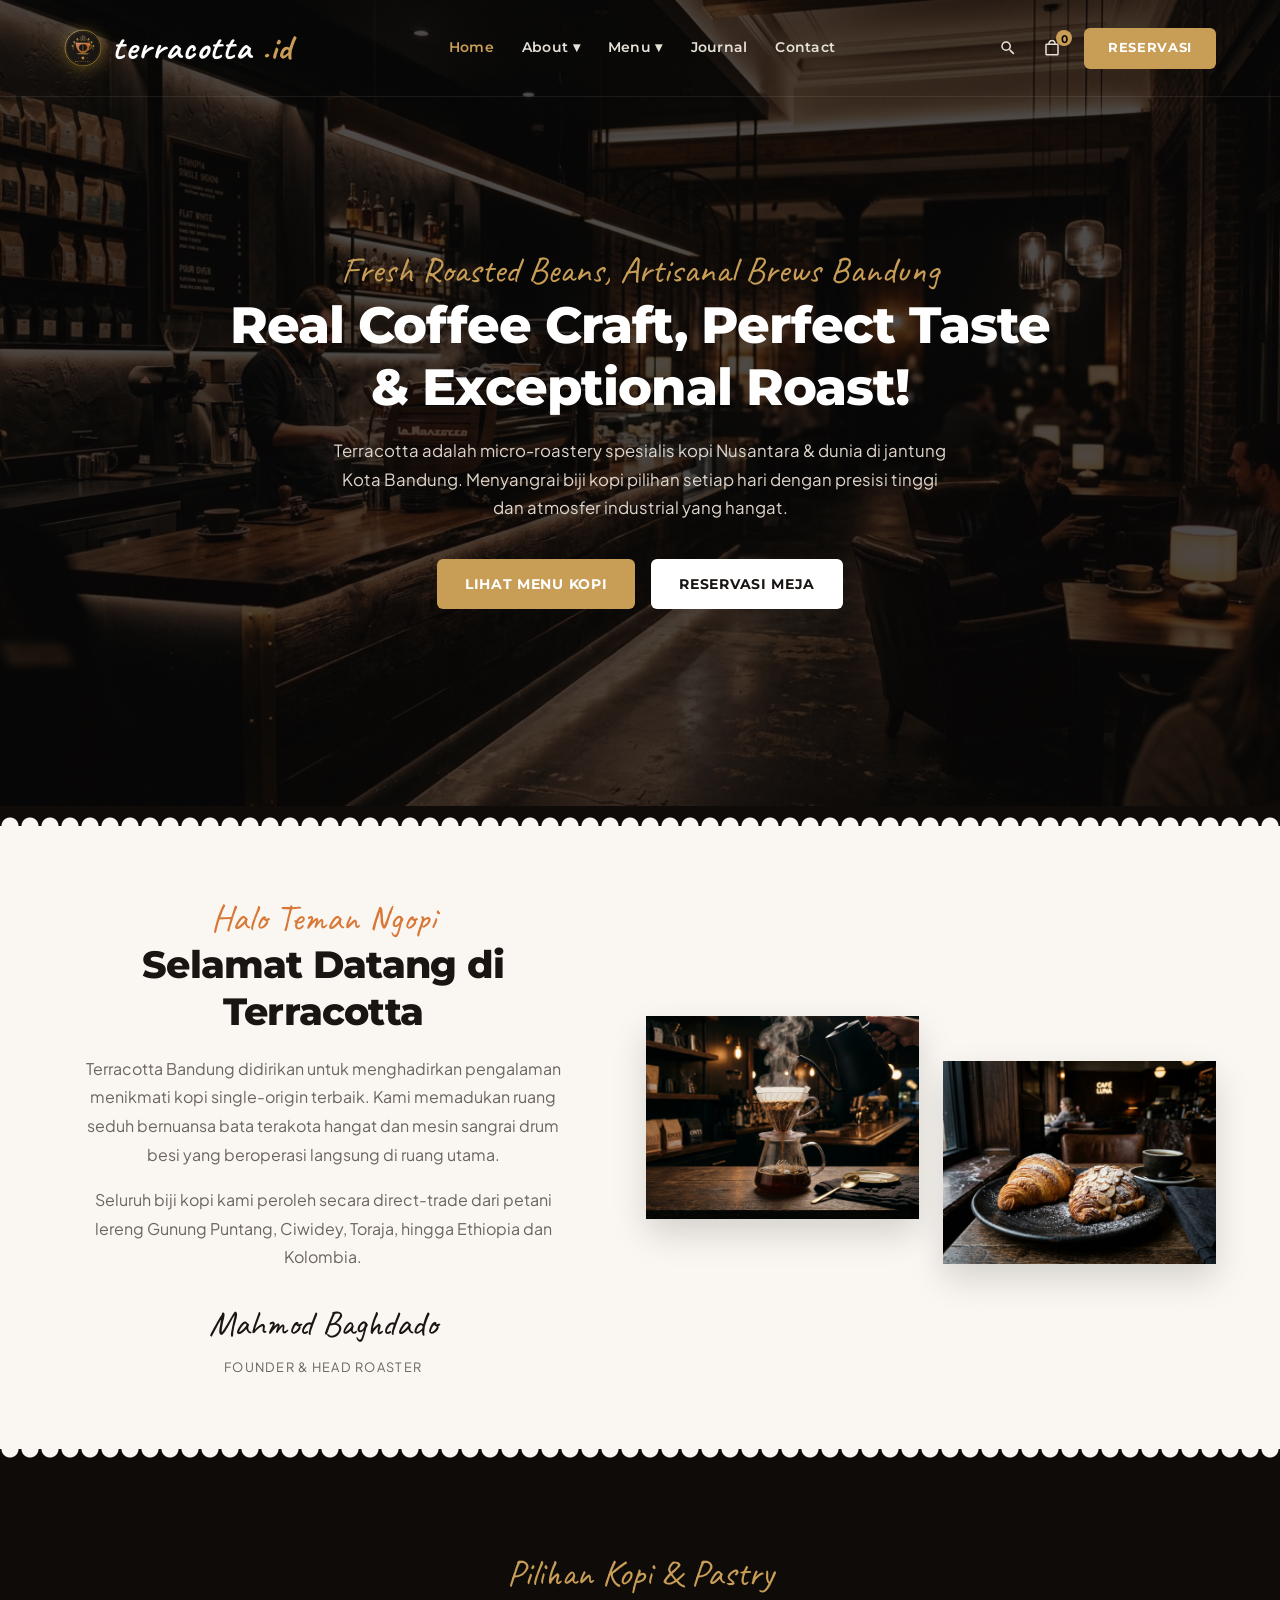
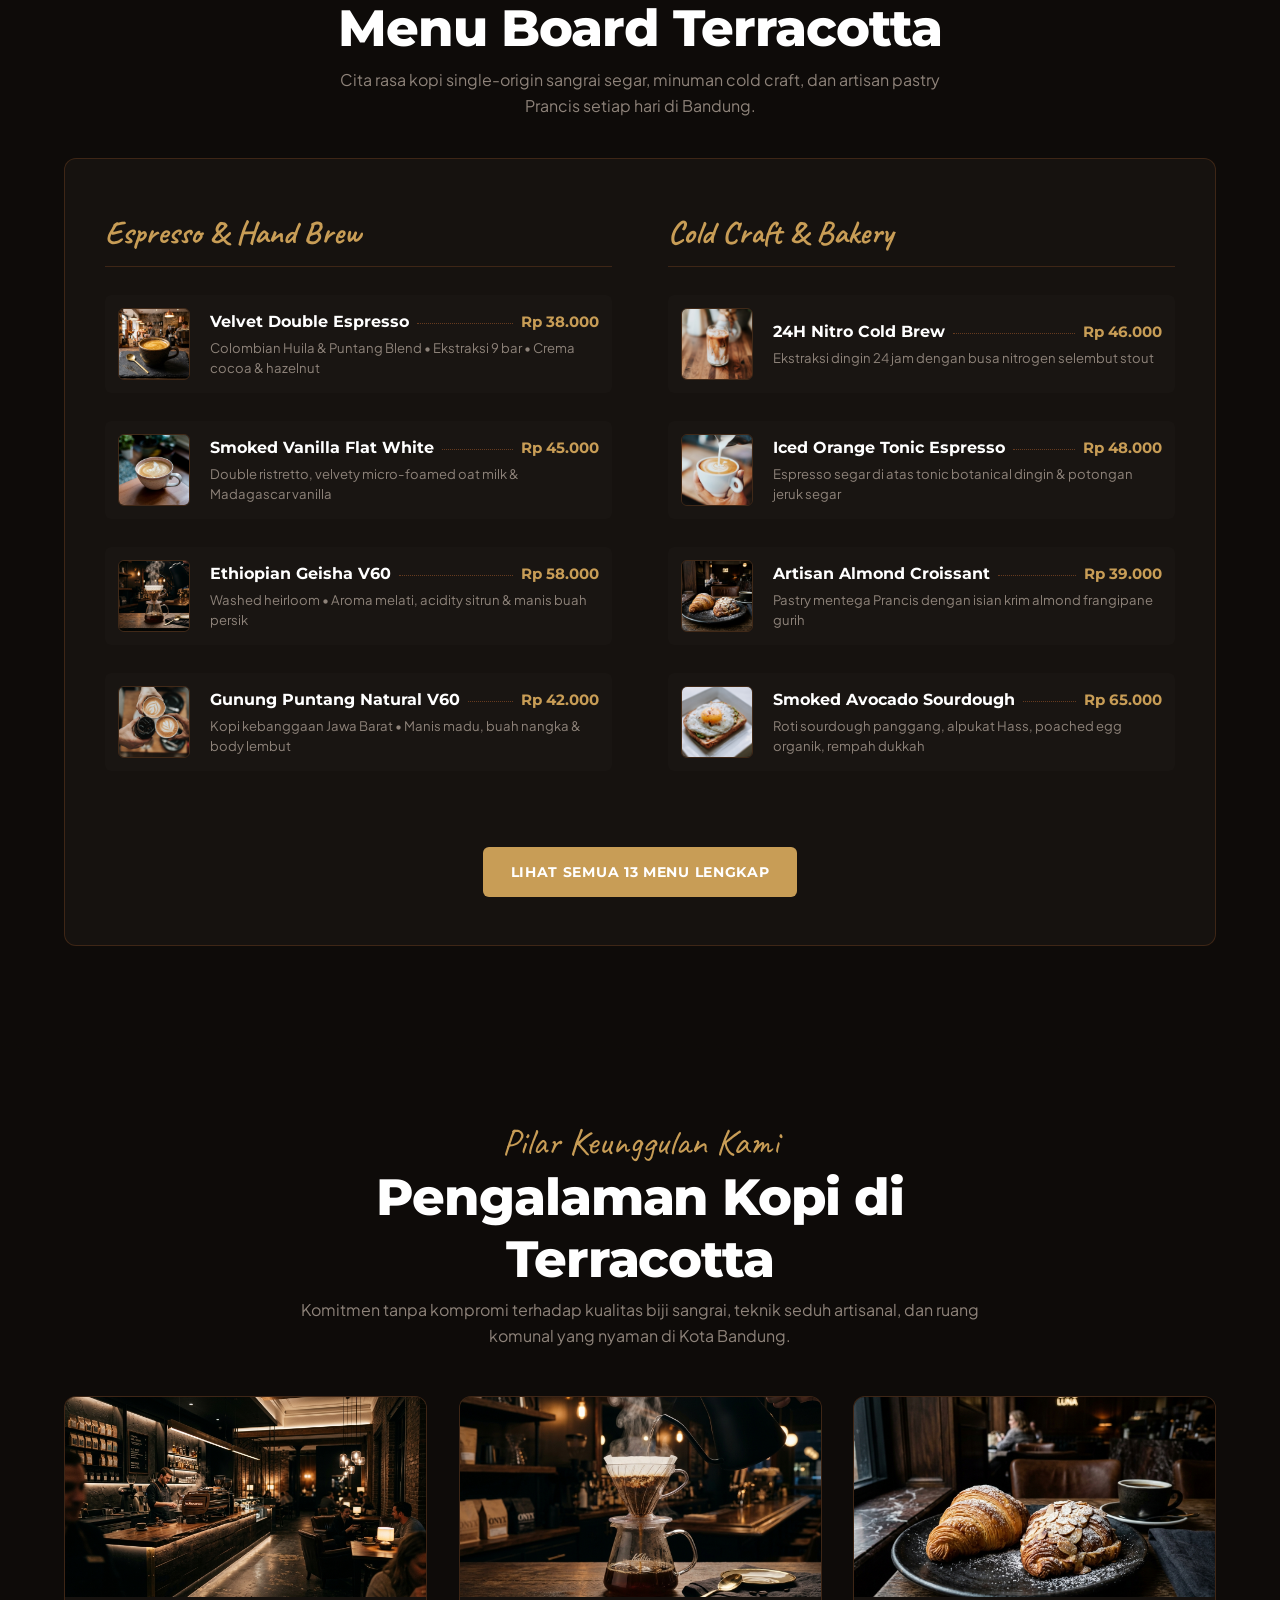
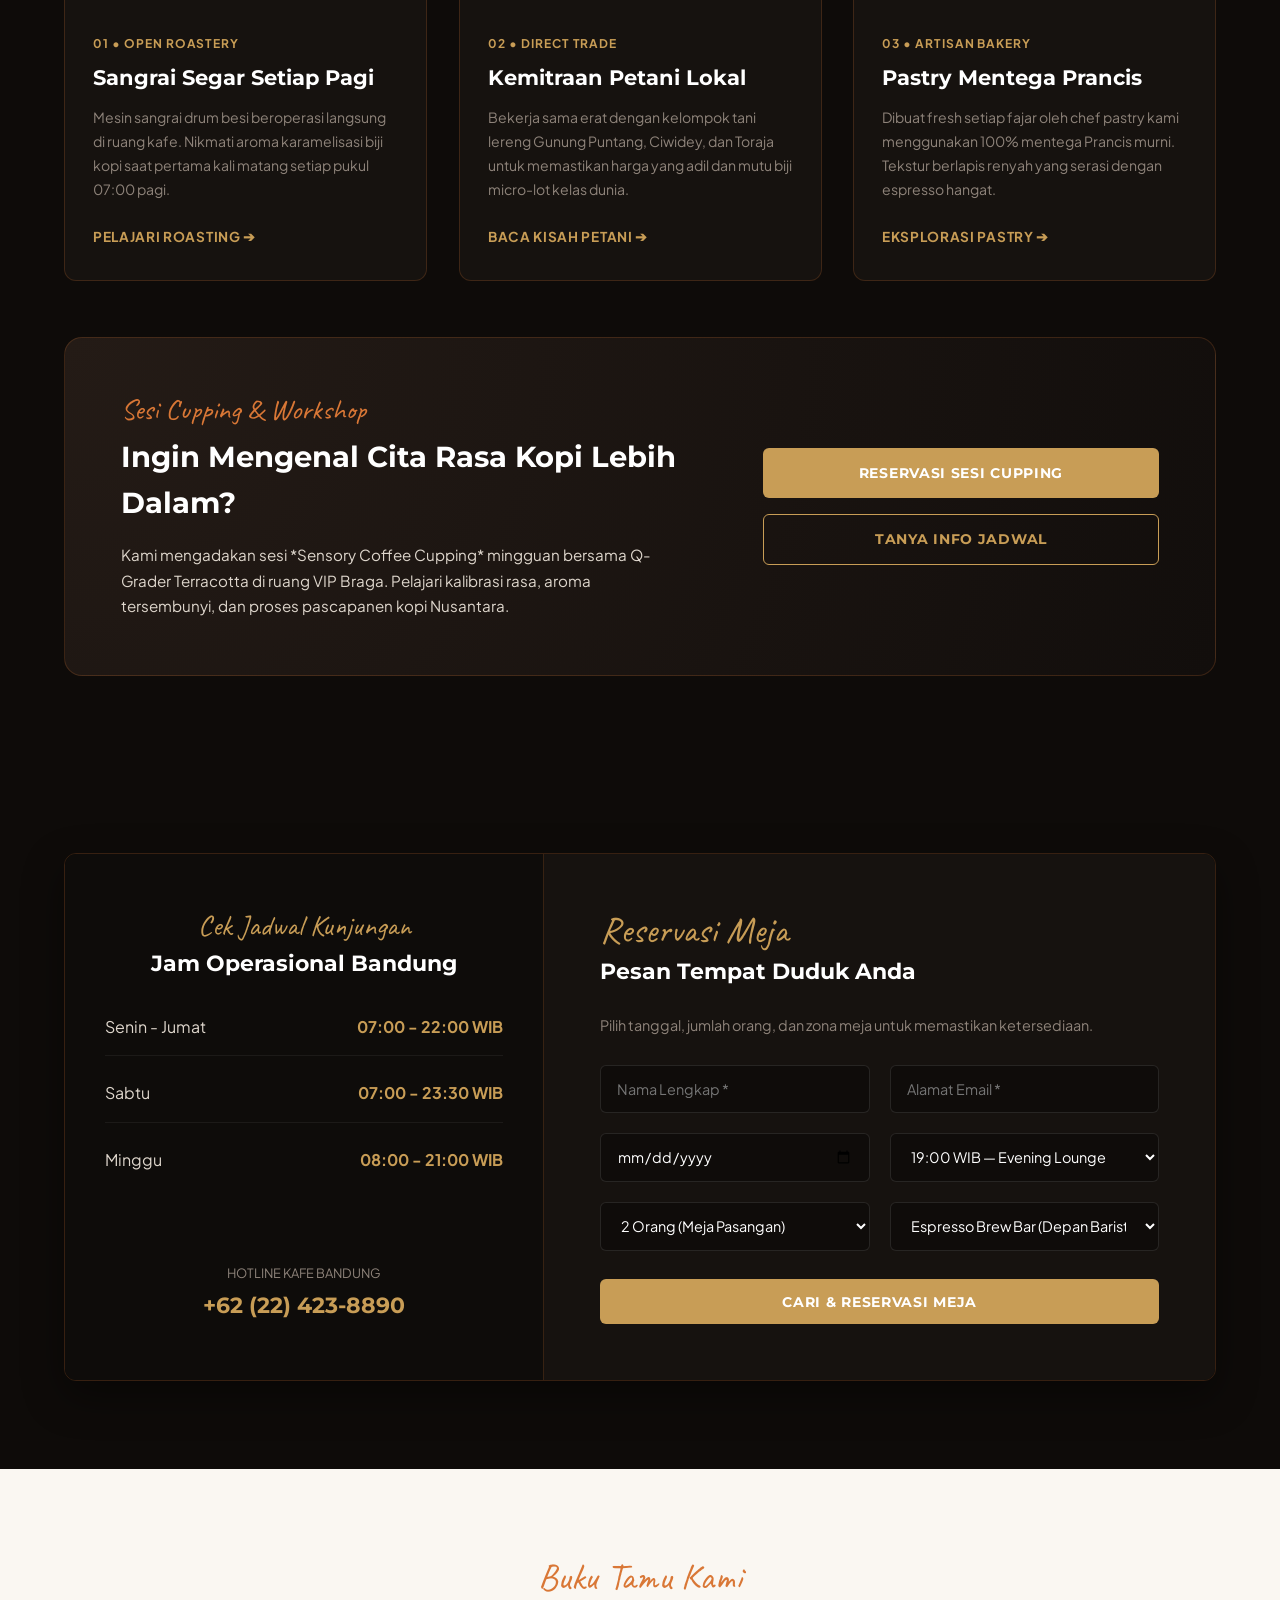
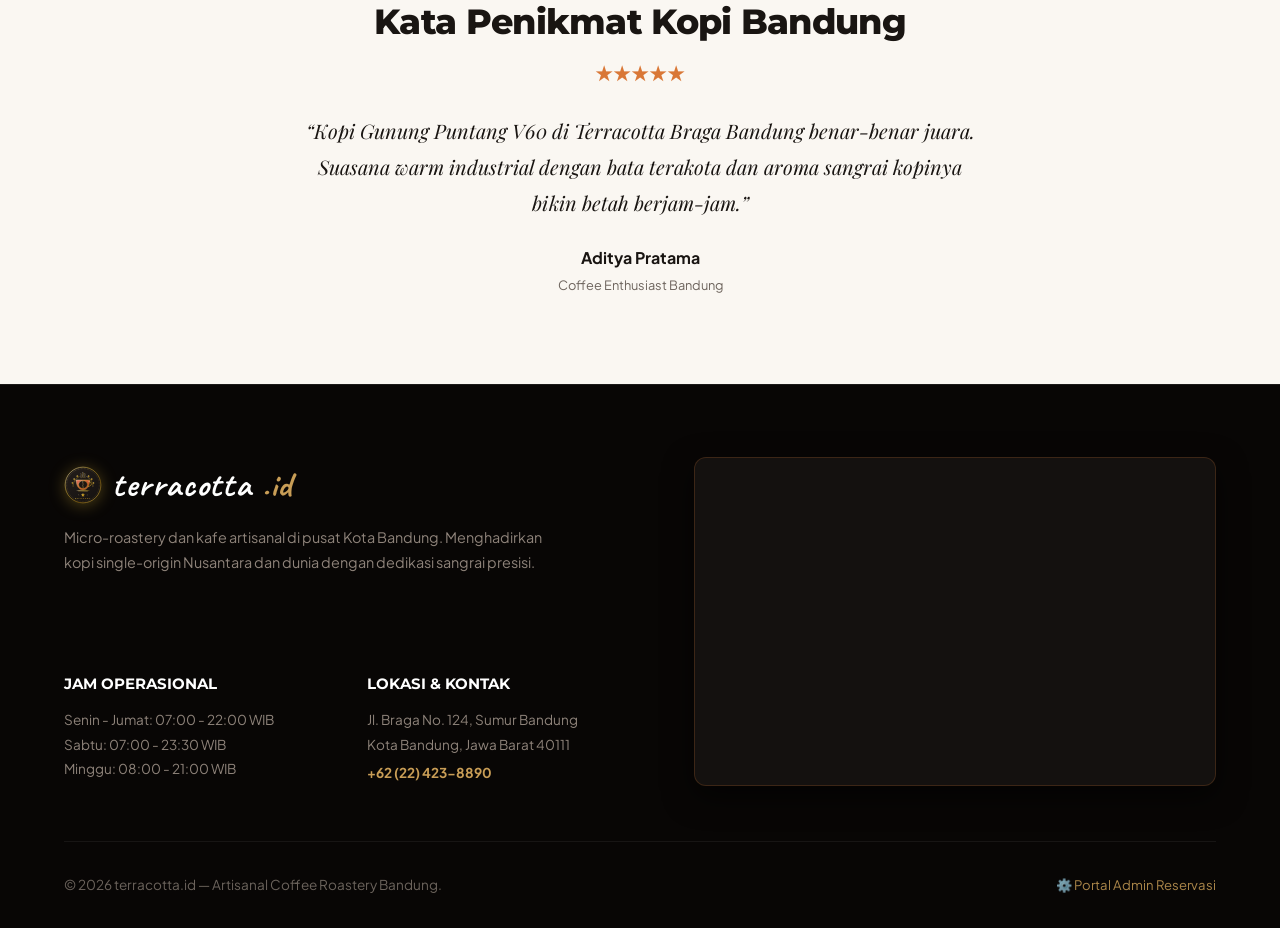
==== commit fed5d469: "feat: add admin reservation dashboard with real-time sync, status workflow, and WhatsApp integration" ====
--- a/index.html
+++ b/index.html
@@ -516,7 +516,9 @@
 
       <div class="footer-bottom">
         <p>&copy; 2026 terracotta.id — Artisanal Coffee Roastery Bandung.</p>
-        <p>Crafted with Passion in Bandung, Indonesia</p>
+        <div>
+          <a href="admin.html" style="color: var(--accent-gold); font-size: 0.82rem; text-decoration: none; opacity: 0.85; transition: opacity 0.2s;">⚙️ Portal Admin Reservasi</a>
+        </div>
       </div>
     </div>
   </footer>
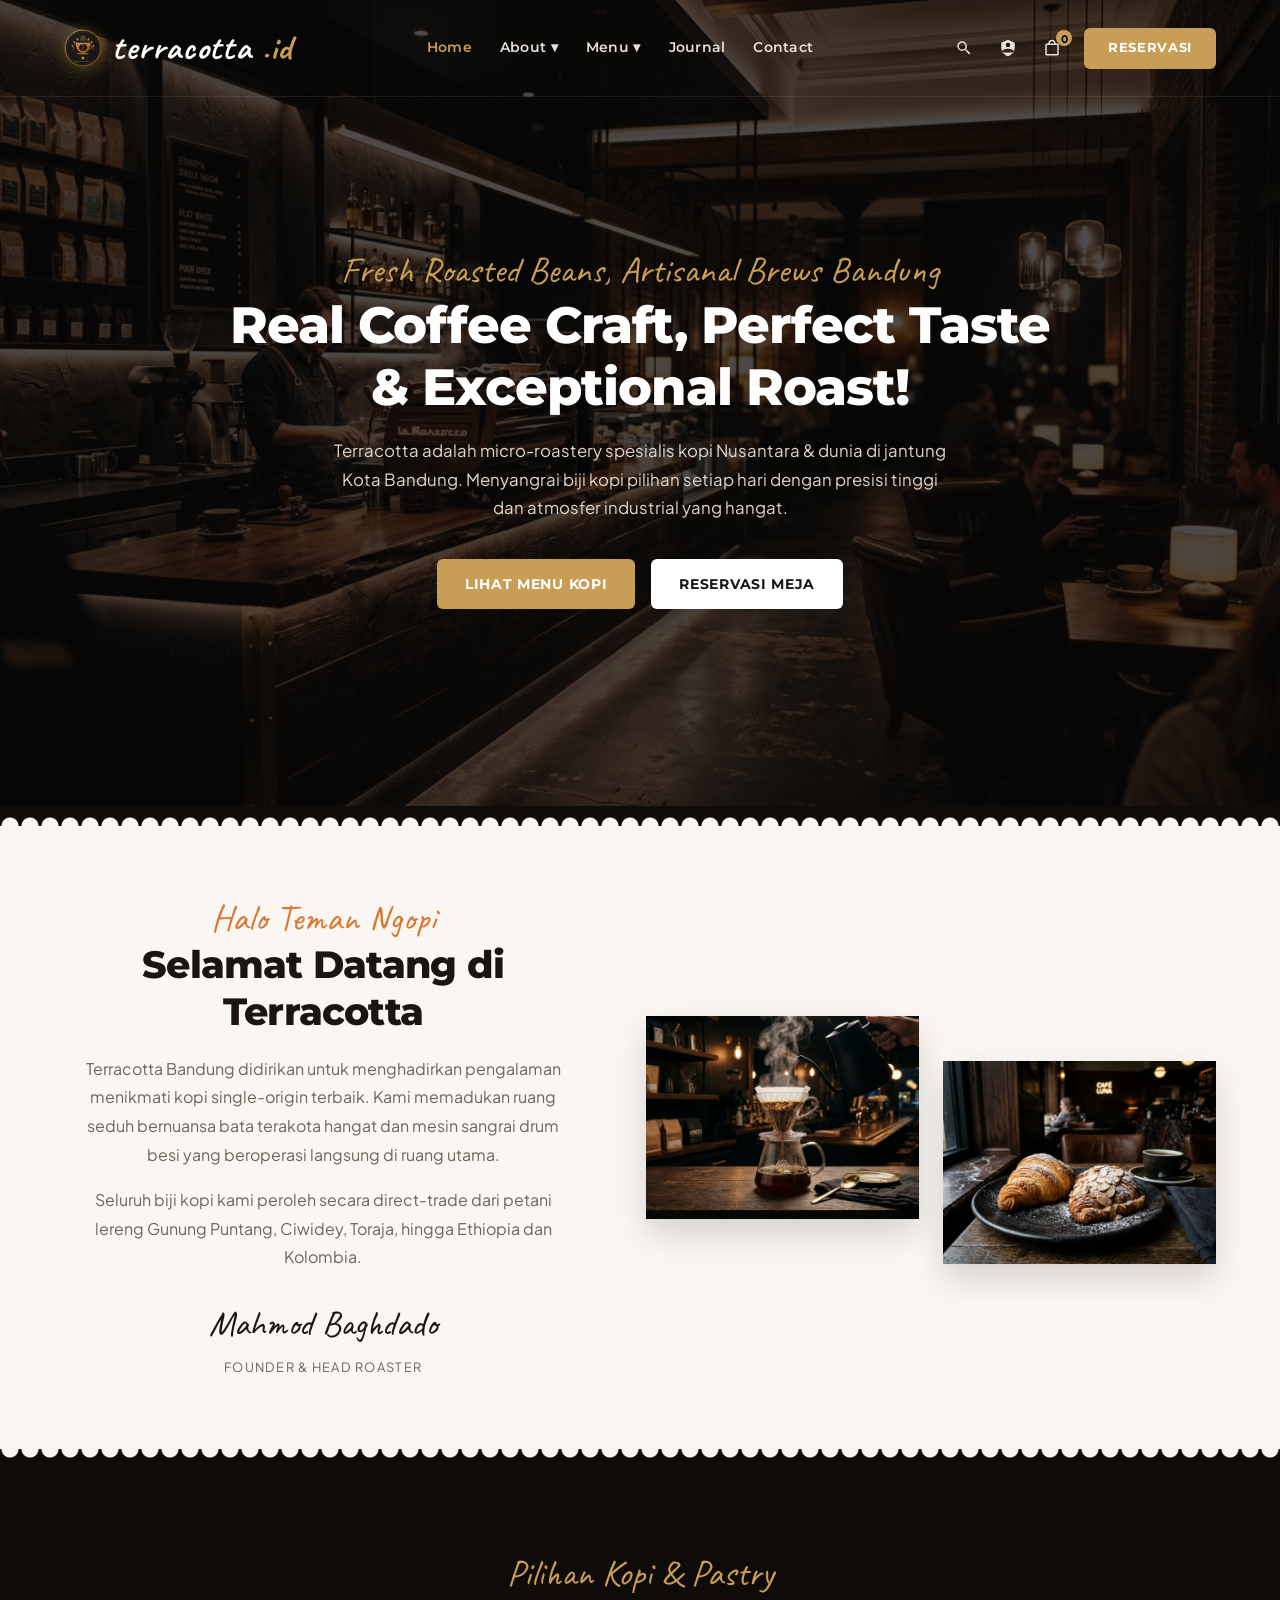
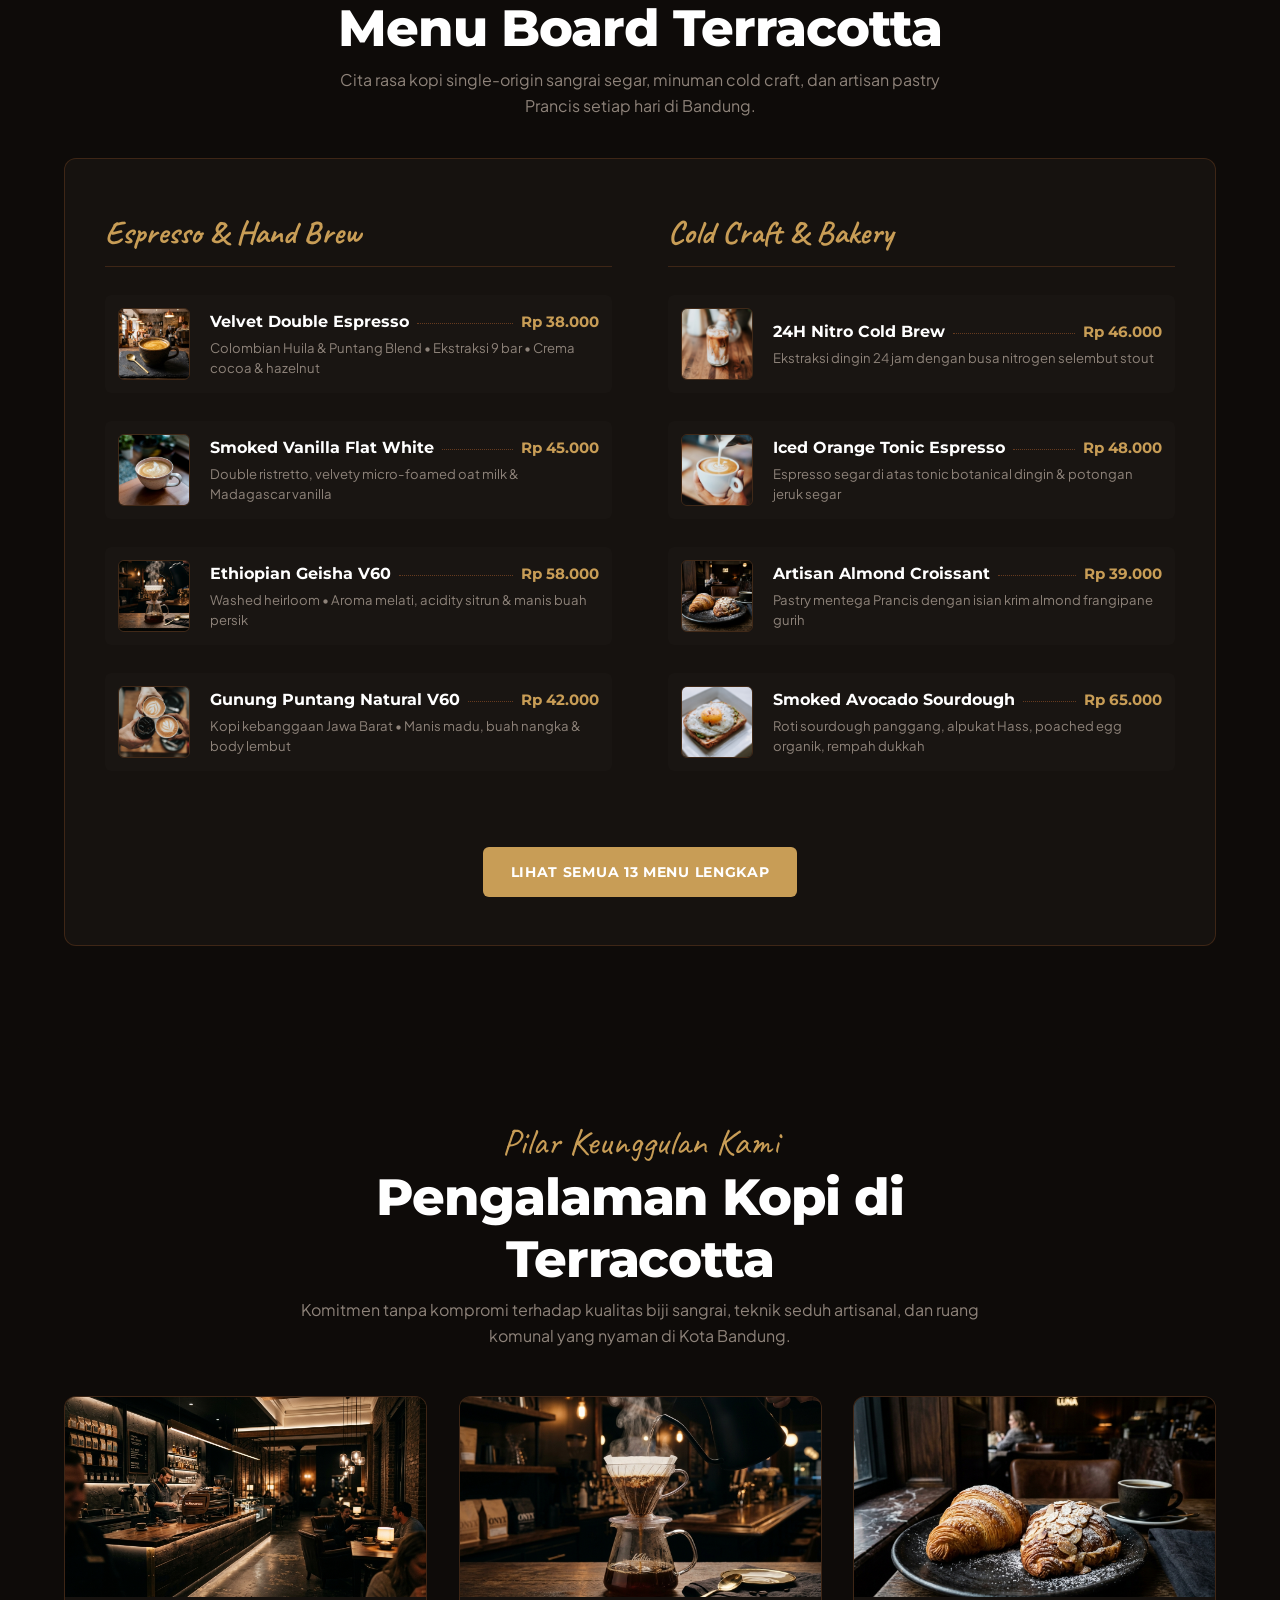
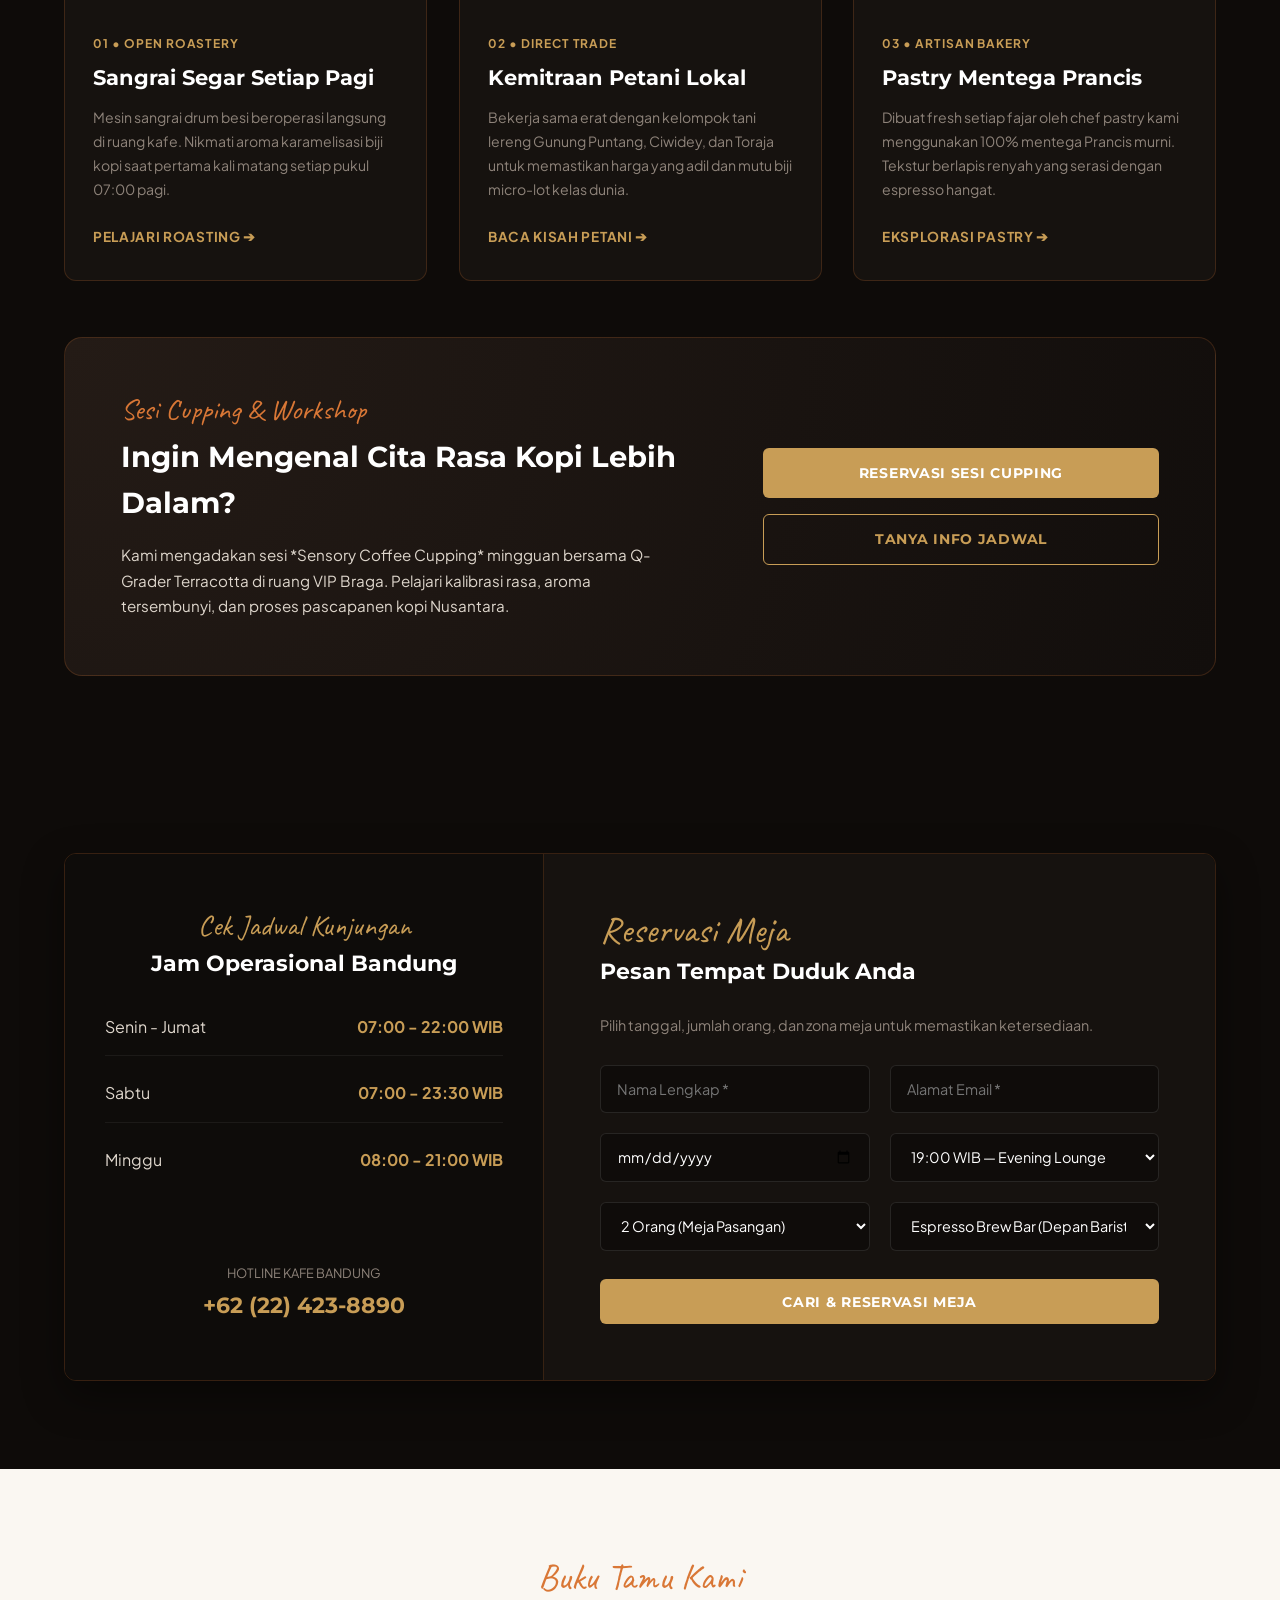
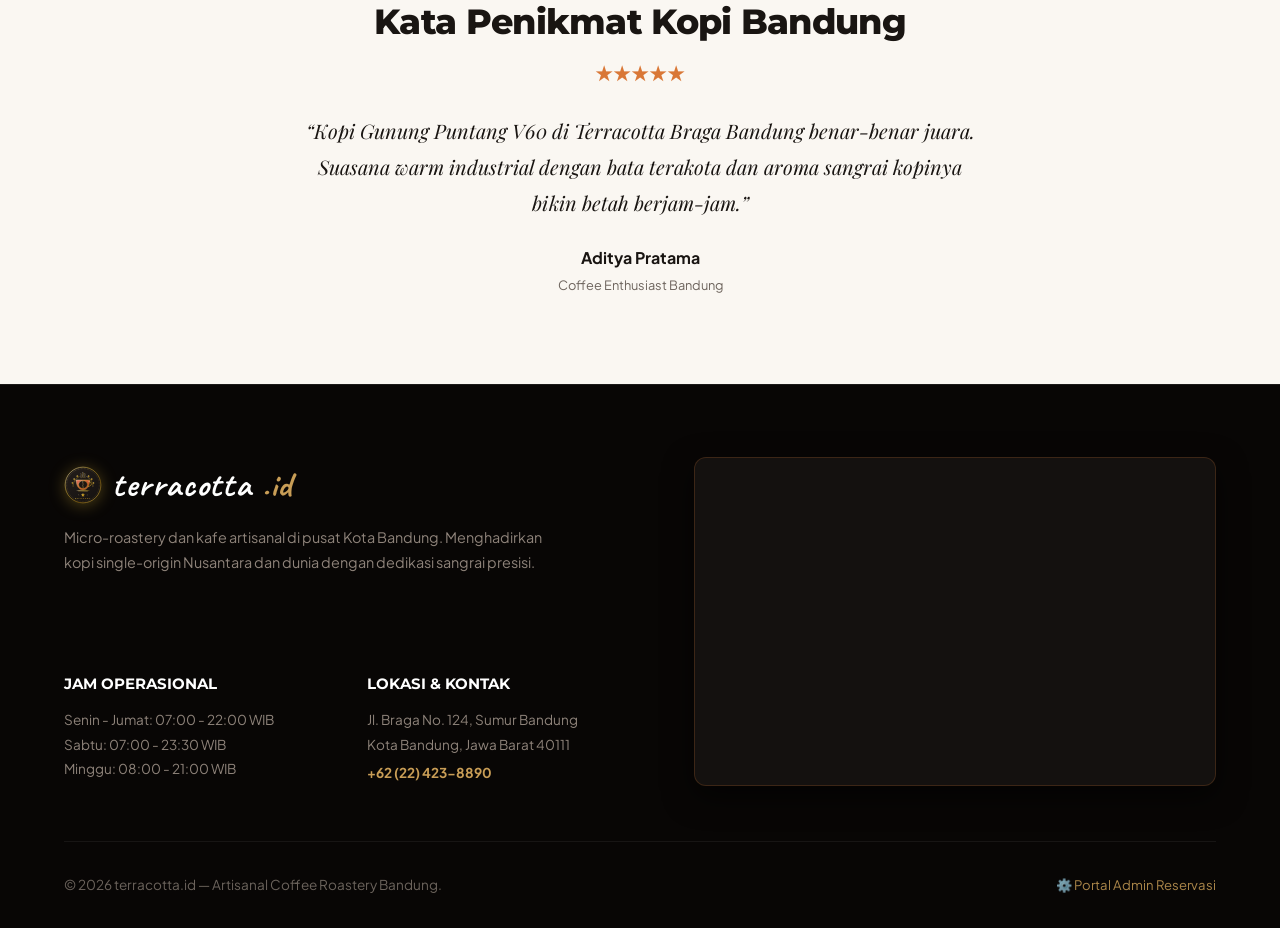
==== commit 211457d3: "feat: add staff admin access button to navbar and secure auth gate barrier" ====
--- a/index.html
+++ b/index.html
@@ -50,11 +50,17 @@
       </nav>
 
       <div class="nav-right-actions">
-        <!-- Search & Shopping Bag Icons -->
+        <!-- Search, Admin Portal, & Shopping Bag Icons -->
         <div class="nav-action-icons">
           <button class="nav-icon-btn" id="navSearchBtn" aria-label="Search Menu" title="Cari Menu & Beans">
             <svg viewBox="0 0 24 24">
               <path d="M9.5,3A6.5,6.5 0 0,1 16,9.5C16,11.11 15.41,12.59 14.44,13.73L14.71,14H15.5L20.5,19L19,20.5L14,15.5V14.71L13.73,14.44C12.59,15.41 11.11,16 9.5,16A6.5,6.5 0 0,1 3,9.5A6.5,6.5 0 0,1 9.5,3M9.5,5C7,5 5,7 5,9.5C5,12 7,14 9.5,14C12,14 14,12 14,9.5C14,7 12,5 9.5,5Z"/>
+            </svg>
+          </button>
+
+          <button class="nav-icon-btn" id="navAdminBtn" aria-label="Portal Staf & Admin" title="Portal Staf Roastery (Admin)">
+            <svg viewBox="0 0 24 24">
+              <path d="M12,1L3,5V11C3,16.55 6.84,21.74 12,23C17.16,21.74 21,16.55 21,11V5L12,1M12,5A3,3 0 0,1 15,8A3,3 0 0,1 12,11A3,3 0 0,1 9,8A3,3 0 0,1 12,5M12,13C14.67,13 20,14.33 20,17V18H4V17C4,14.33 9.33,13 12,13Z"/>
             </svg>
           </button>
           
@@ -85,6 +91,7 @@
       <a href="reservation.html" class="mobile-link">Reservasi Meja</a>
       <a href="blog.html" class="mobile-link">Journal Kopi</a>
       <a href="contact.html" class="mobile-link">Kontak & Lokasi Bandung</a>
+      <a href="admin.html" class="mobile-link" style="color: var(--accent-gold); border-top: 1px dashed rgba(212,175,55,0.25); margin-top: 0.5rem; padding-top: 0.75rem;">⚙️ Portal Staf & Admin</a>
     </div>
     <div>
       <a href="reservation.html" class="btn btn-gold" style="width: 100%;">Reservasi Meja</a>
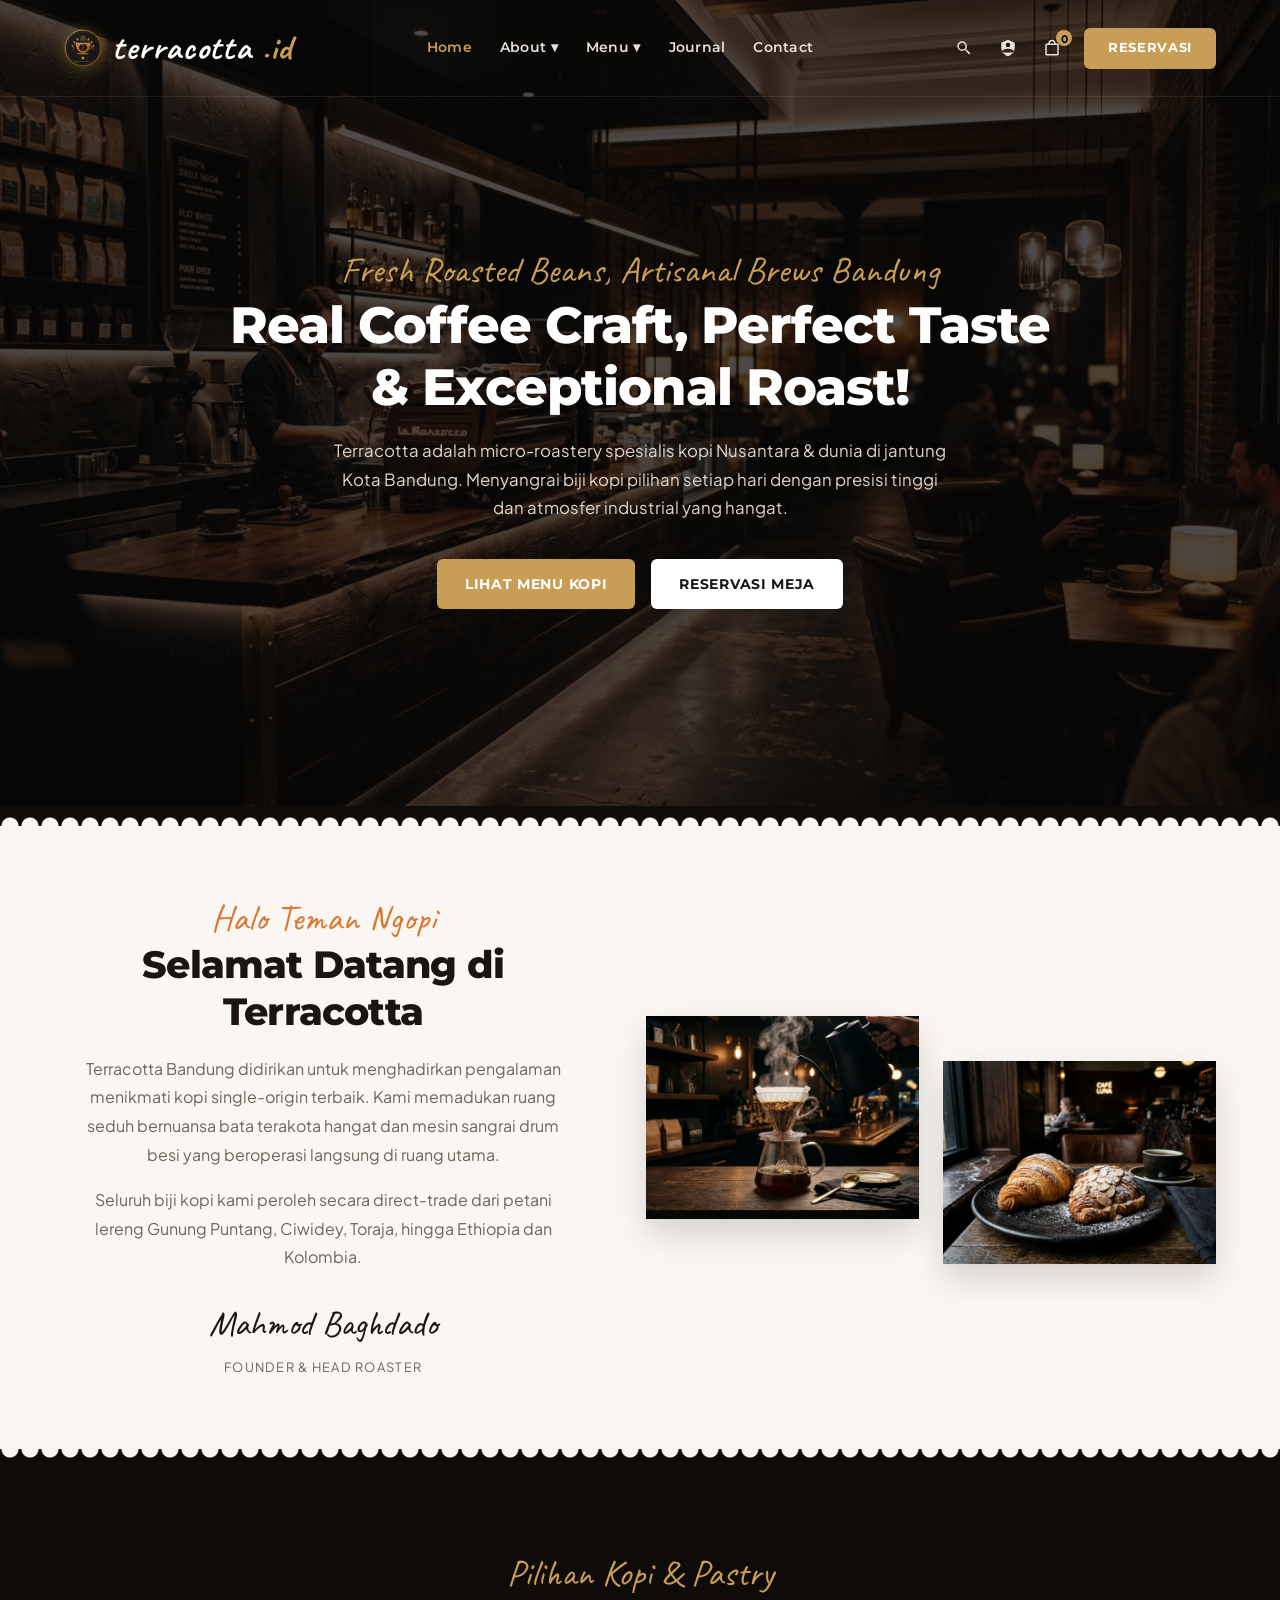
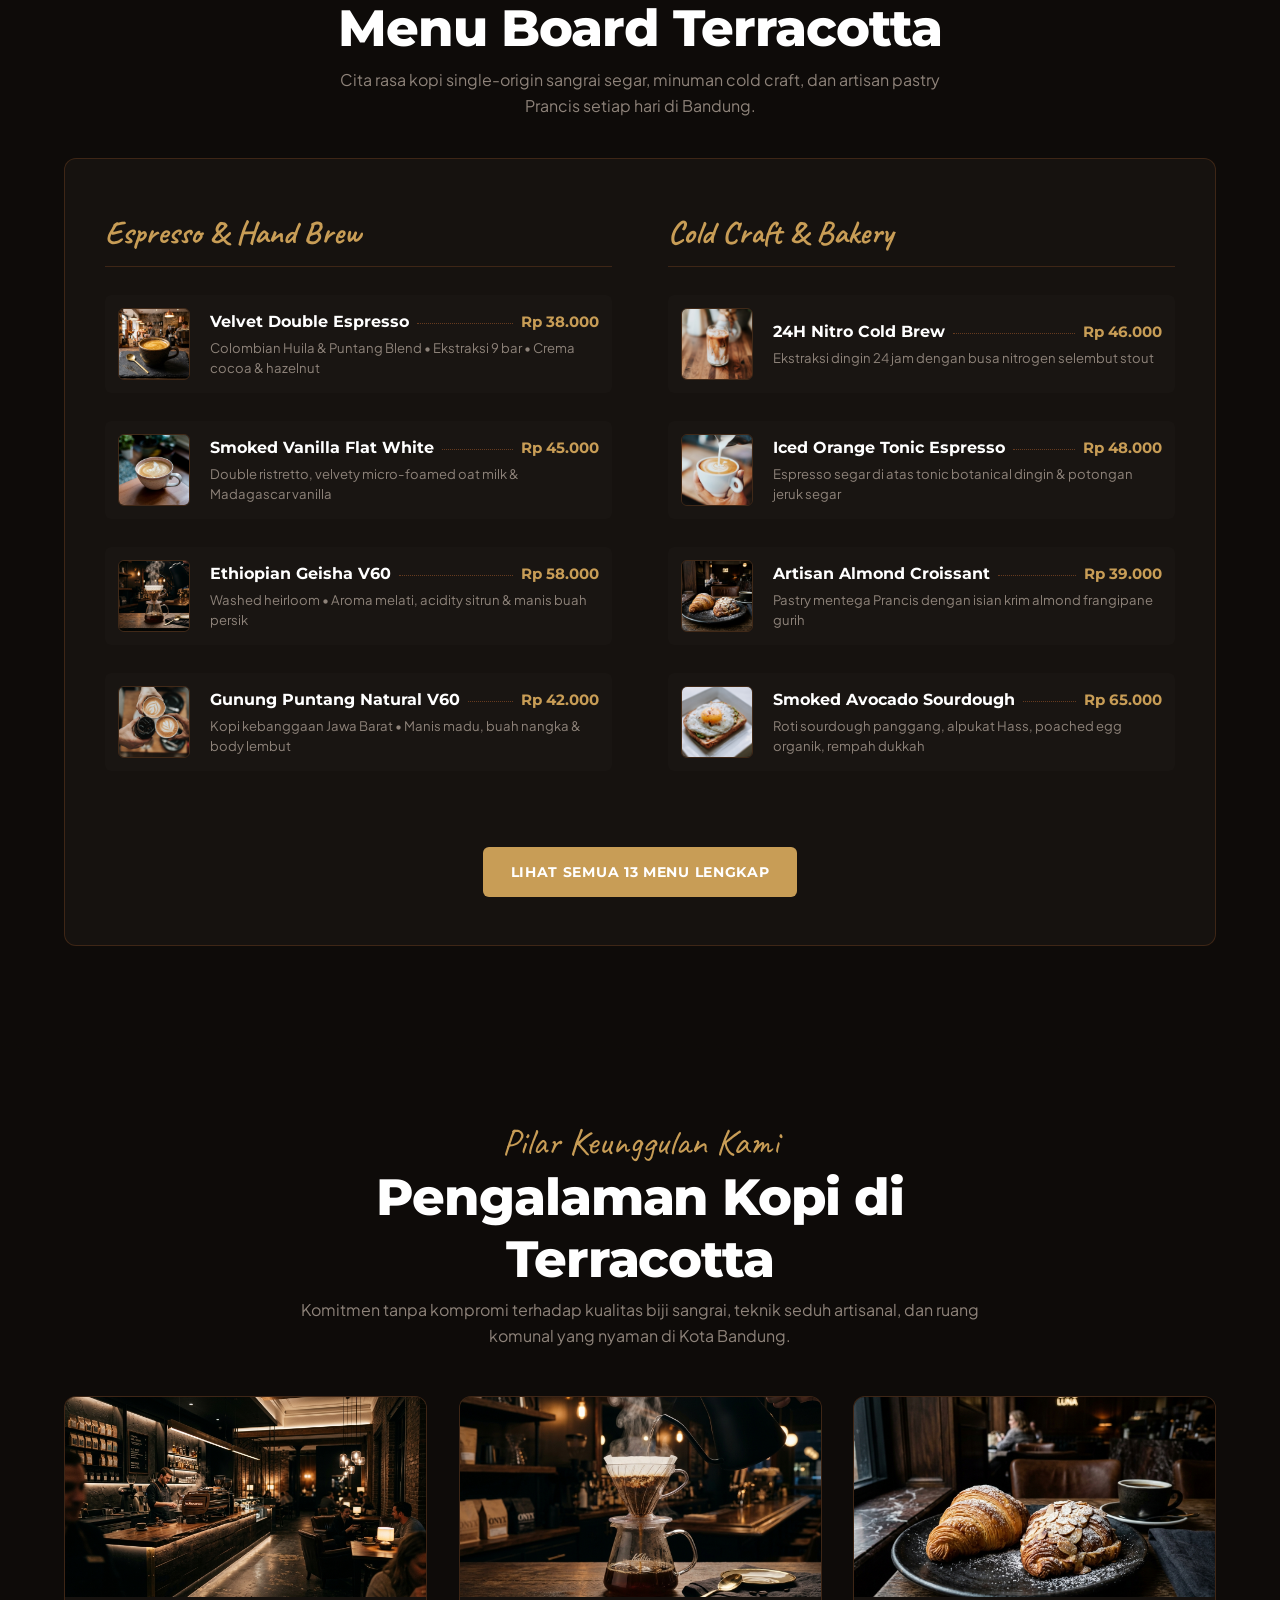
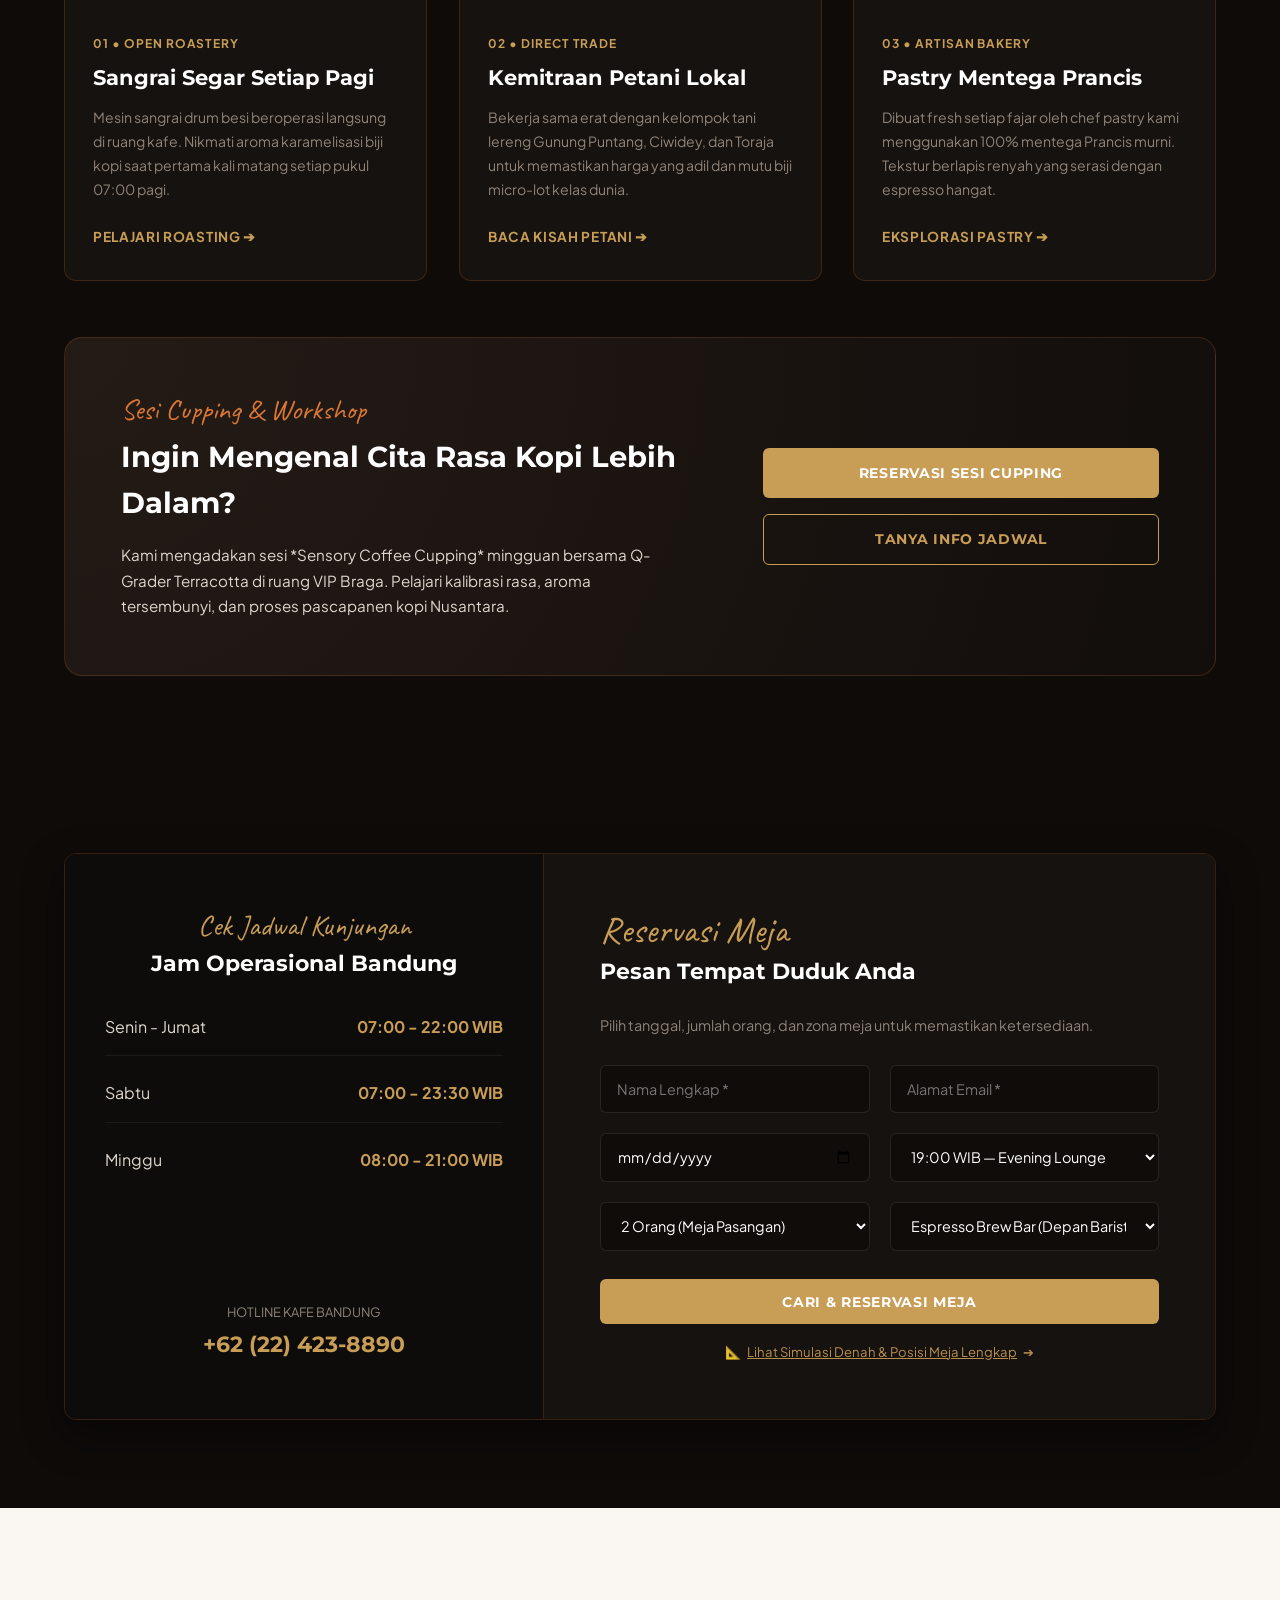
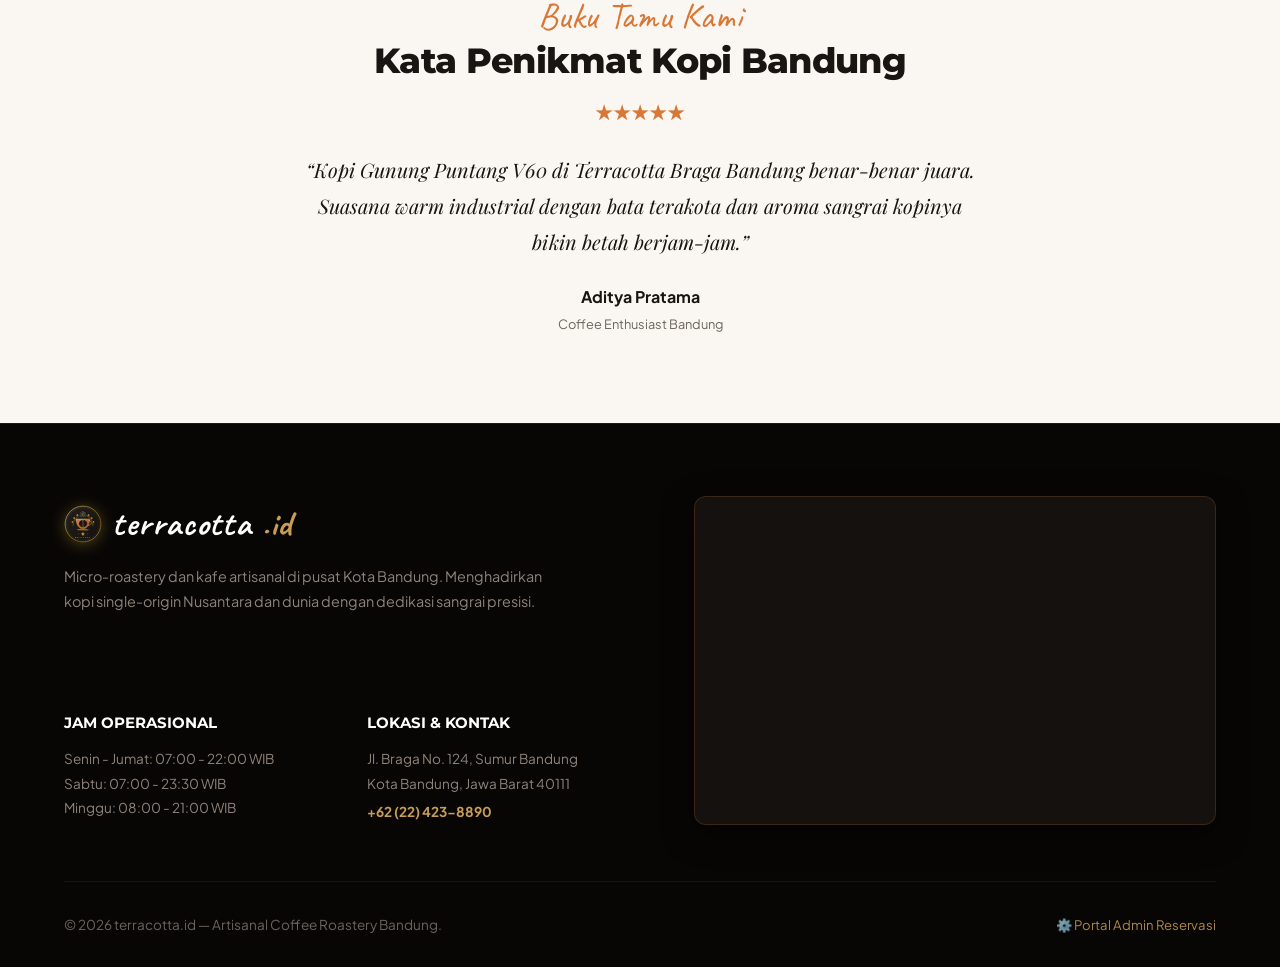
==== commit 4f772a30: "feat: add interactive table seating floor plan simulator across website and admin dashboard" ====
--- a/index.html
+++ b/index.html
@@ -433,6 +433,13 @@
               </div>
 
               <button type="submit" class="btn btn-gold" style="width: 100%; margin-top: 0.5rem;">Cari & Reservasi Meja</button>
+              
+              <div style="margin-top: 0.85rem; text-align: center;">
+                <a href="reservation.html" style="font-size: 0.82rem; color: var(--accent-gold); text-decoration: none; opacity: 0.9; display: inline-flex; align-items: center; gap: 0.4rem;">
+                  <span>📐</span>
+                  <span style="text-decoration: underline;">Lihat Simulasi Denah & Posisi Meja Lengkap</span> ➔
+                </a>
+              </div>
             </form>
           </div>
 
--- a/css/style.css
+++ b/css/style.css
@@ -1167,3 +1167,294 @@
     padding: 1.5rem 1rem;
   }
 }
+
+/* ==========================================================================
+   Interactive Table Seating Floor Plan / Simulator Styles
+   ========================================================================== */
+.seating-simulator-section {
+  width: 100%;
+}
+
+.floorplan-board {
+  background: radial-gradient(circle at 50% 30%, #1e1916 0%, #110d0b 100%);
+  border: 1px solid var(--border-dark);
+  border-radius: var(--radius-lg);
+  padding: 2.25rem;
+  box-shadow: 0 20px 50px rgba(0, 0, 0, 0.6);
+  position: relative;
+  overflow: hidden;
+}
+
+.floorplan-legend {
+  display: flex;
+  align-items: center;
+  justify-content: center;
+  gap: 2rem;
+  flex-wrap: wrap;
+  padding-bottom: 1.75rem;
+  border-bottom: 1px dashed rgba(217, 119, 54, 0.2);
+  margin-bottom: 2rem;
+}
+
+.legend-item {
+  display: flex;
+  align-items: center;
+  gap: 0.6rem;
+  font-size: 0.85rem;
+  color: #ded6cc;
+}
+
+.legend-dot {
+  width: 12px;
+  height: 12px;
+  border-radius: 50%;
+}
+
+.legend-dot.available {
+  background: var(--accent-gold);
+  box-shadow: 0 0 10px rgba(200, 157, 86, 0.6);
+}
+
+.legend-dot.selected {
+  background: var(--accent-terracotta);
+  box-shadow: 0 0 10px rgba(217, 119, 54, 0.8);
+}
+
+.legend-dot.occupied {
+  background: #6b635c;
+}
+
+/* Floorplan Grid */
+.floorplan-grid {
+  display: grid;
+  grid-template-columns: repeat(auto-fit, minmax(280px, 1fr));
+  gap: 1.5rem;
+  margin-bottom: 2rem;
+}
+
+.floorplan-zone-card {
+  background: rgba(255, 255, 255, 0.02);
+  border: 1px solid rgba(255, 255, 255, 0.06);
+  border-radius: 14px;
+  padding: 1.5rem;
+  display: flex;
+  flex-direction: column;
+  transition: var(--transition);
+}
+
+.floorplan-zone-card:hover {
+  border-color: rgba(217, 119, 54, 0.3);
+  background: rgba(255, 255, 255, 0.035);
+}
+
+.zone-header {
+  margin-bottom: 1.25rem;
+}
+
+.zone-tag {
+  font-size: 0.68rem;
+  font-weight: 800;
+  color: var(--accent-terracotta);
+  letter-spacing: 0.1em;
+  margin-bottom: 0.25rem;
+}
+
+.zone-header h4 {
+  font-family: var(--font-heading);
+  font-size: 1.05rem;
+  color: #fff;
+  font-weight: 700;
+}
+
+.zone-sub {
+  font-size: 0.78rem;
+  color: var(--text-muted-dark);
+}
+
+.zone-tables-row {
+  display: flex;
+  gap: 0.85rem;
+  flex-wrap: wrap;
+}
+
+.zone-tables-grid {
+  display: grid;
+  grid-template-columns: 1fr 1fr;
+  gap: 0.85rem;
+}
+
+/* Interactive Table Button */
+.sim-table-btn {
+  flex: 1;
+  min-width: 75px;
+  background: #171310;
+  border: 1px solid rgba(200, 157, 86, 0.3);
+  border-radius: 10px;
+  padding: 0.85rem 0.6rem;
+  display: flex;
+  flex-direction: column;
+  align-items: center;
+  justify-content: center;
+  gap: 0.3rem;
+  cursor: pointer;
+  transition: all 0.25s cubic-bezier(0.2, 0.8, 0.2, 1);
+  color: #fff;
+  text-align: center;
+}
+
+.sim-table-btn .table-num {
+  font-family: var(--font-heading);
+  font-weight: 700;
+  font-size: 0.9rem;
+  color: #fff;
+  letter-spacing: 0.05em;
+}
+
+.sim-table-btn .table-pax {
+  font-size: 0.72rem;
+  color: var(--accent-gold);
+  background: rgba(200, 157, 86, 0.1);
+  padding: 0.15rem 0.45rem;
+  border-radius: 20px;
+}
+
+.sim-table-btn:hover:not(.occupied) {
+  transform: translateY(-4px) scale(1.03);
+  border-color: var(--accent-gold);
+  background: #231c18;
+  box-shadow: 0 8px 20px rgba(200, 157, 86, 0.25);
+}
+
+.sim-table-btn.selected {
+  border-color: var(--accent-terracotta);
+  background: linear-gradient(145deg, #2b1d16, #1d1410);
+  box-shadow: 0 0 25px rgba(217, 119, 54, 0.45);
+  transform: translateY(-4px) scale(1.05);
+}
+
+.sim-table-btn.selected .table-num {
+  color: var(--accent-terracotta);
+}
+
+.sim-table-btn.selected .table-pax {
+  background: var(--accent-terracotta);
+  color: #fff;
+}
+
+.sim-table-btn.occupied {
+  background: #141110;
+  border-color: rgba(255, 255, 255, 0.05);
+  opacity: 0.55;
+  cursor: not-allowed;
+}
+
+.sim-table-btn.occupied .table-num {
+  color: var(--text-muted-dark);
+}
+
+.sim-table-btn.occupied .table-pax {
+  color: #888;
+  background: rgba(255, 255, 255, 0.04);
+}
+
+/* VIP Table Style */
+.vip-table {
+  width: 100%;
+  padding: 1.25rem;
+  background: linear-gradient(135deg, rgba(200, 157, 86, 0.08) 0%, rgba(217, 119, 54, 0.08) 100%);
+  border: 1px dashed var(--accent-gold);
+}
+
+.vip-table .vip-table-content {
+  display: flex;
+  flex-direction: column;
+  align-items: center;
+  gap: 0.35rem;
+}
+
+/* Table Inspector Box */
+.table-inspector-box {
+  background: rgba(217, 119, 54, 0.1);
+  border: 1px solid rgba(217, 119, 54, 0.3);
+  border-radius: var(--radius-md);
+  padding: 1.25rem 1.75rem;
+  display: flex;
+  align-items: center;
+  justify-content: space-between;
+  gap: 1.5rem;
+  flex-wrap: wrap;
+  animation: fadeIn 0.3s ease;
+}
+
+.inspector-badge {
+  background: var(--accent-terracotta);
+  color: #fff;
+  font-size: 0.72rem;
+  font-weight: 800;
+  padding: 0.3rem 0.75rem;
+  border-radius: 20px;
+  text-transform: uppercase;
+  letter-spacing: 0.08em;
+}
+
+.inspector-details {
+  flex: 1;
+}
+
+.inspector-details h3 {
+  font-family: var(--font-heading);
+  font-size: 1.15rem;
+  color: #fff;
+  margin-bottom: 0.2rem;
+}
+
+.inspector-details p {
+  font-size: 0.85rem;
+  color: #ded6cc;
+  line-height: 1.4;
+}
+
+/* Callout on Form */
+.selected-table-callout {
+  background: rgba(217, 119, 54, 0.12);
+  border: 1px solid rgba(217, 119, 54, 0.3);
+  border-radius: var(--radius-sm);
+  padding: 0.75rem 1rem;
+  margin-bottom: 1rem;
+  display: flex;
+  align-items: center;
+  gap: 0.75rem;
+  animation: fadeIn 0.3s ease;
+}
+
+.callout-icon {
+  font-size: 1.3rem;
+}
+
+.callout-text strong {
+  font-size: 0.88rem;
+  color: var(--accent-gold);
+  display: block;
+}
+
+.callout-text p {
+  font-size: 0.78rem;
+  color: #ded6cc;
+}
+
+@media (max-width: 768px) {
+  .floorplan-board {
+    padding: 1.5rem 1rem;
+  }
+
+  .table-inspector-box {
+    flex-direction: column;
+    align-items: stretch;
+    text-align: center;
+  }
+
+  .table-inspector-box .btn {
+    width: 100%;
+  }
+}
+
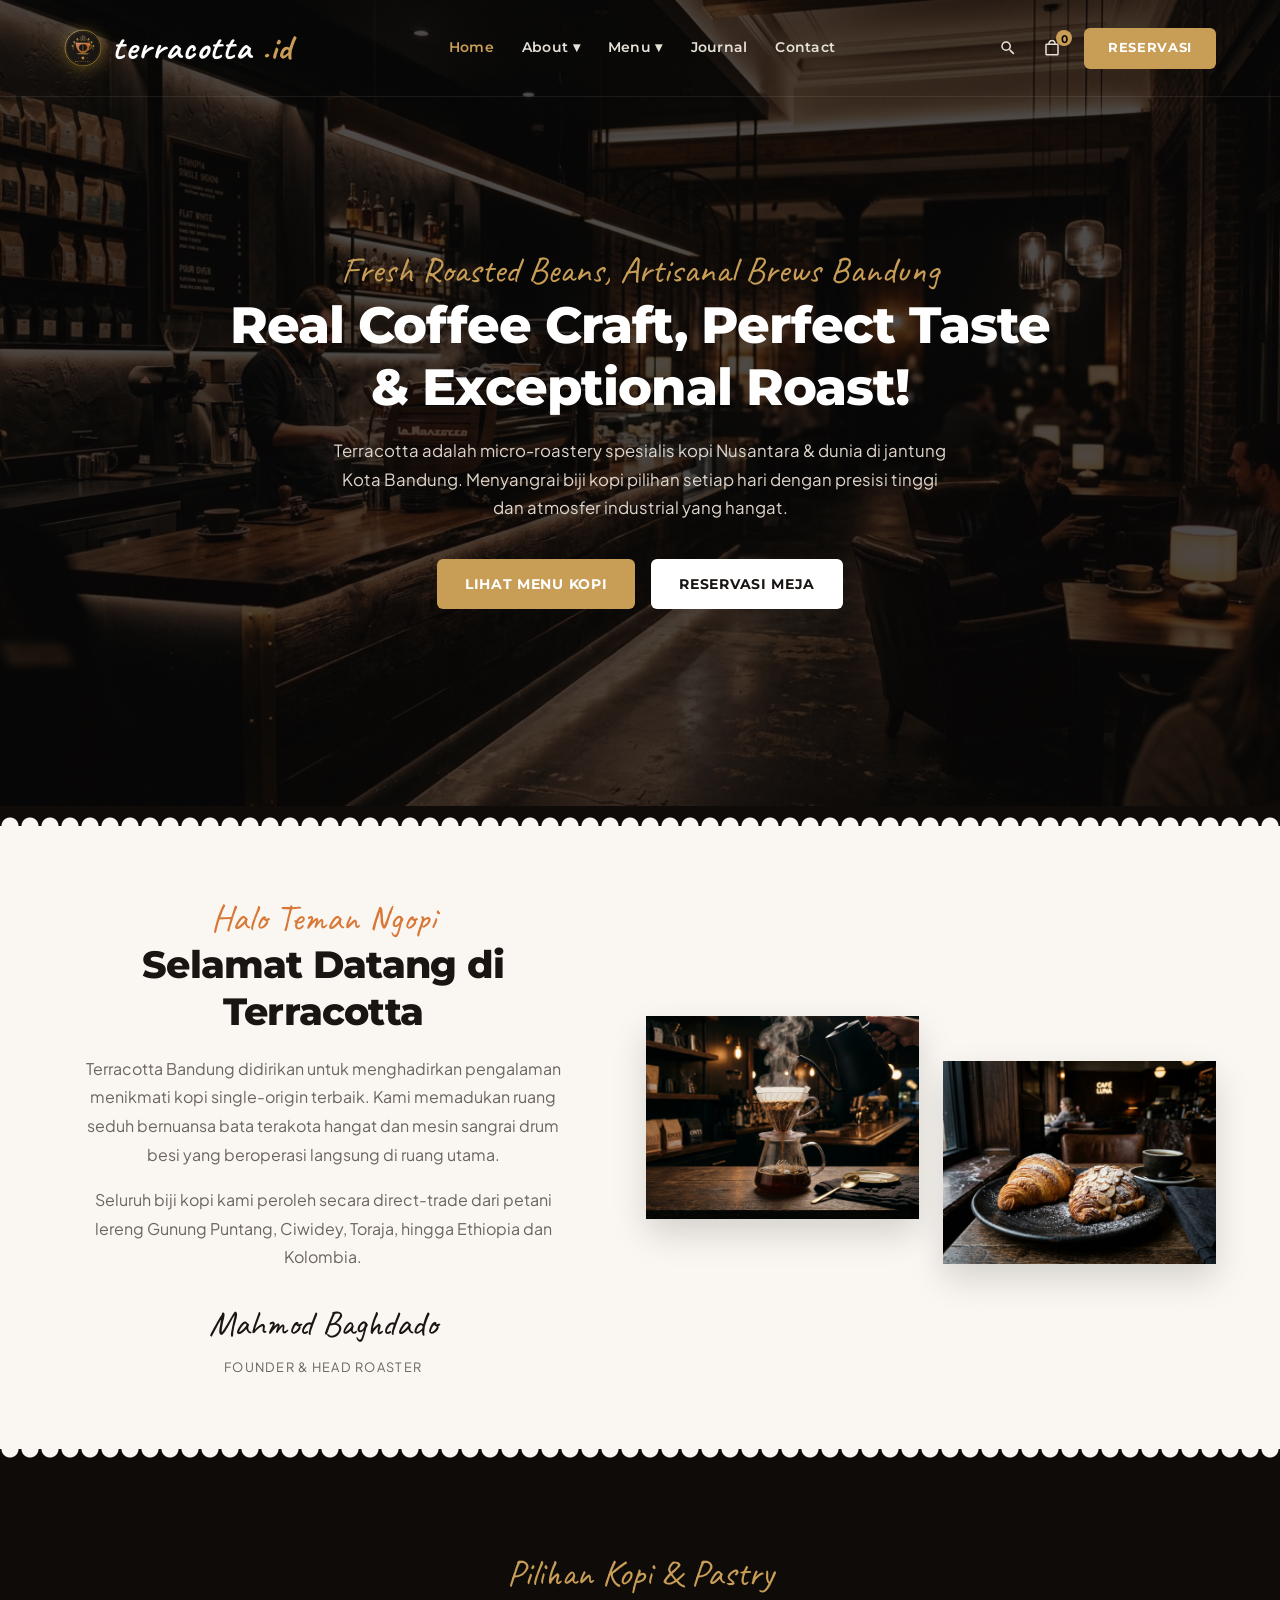
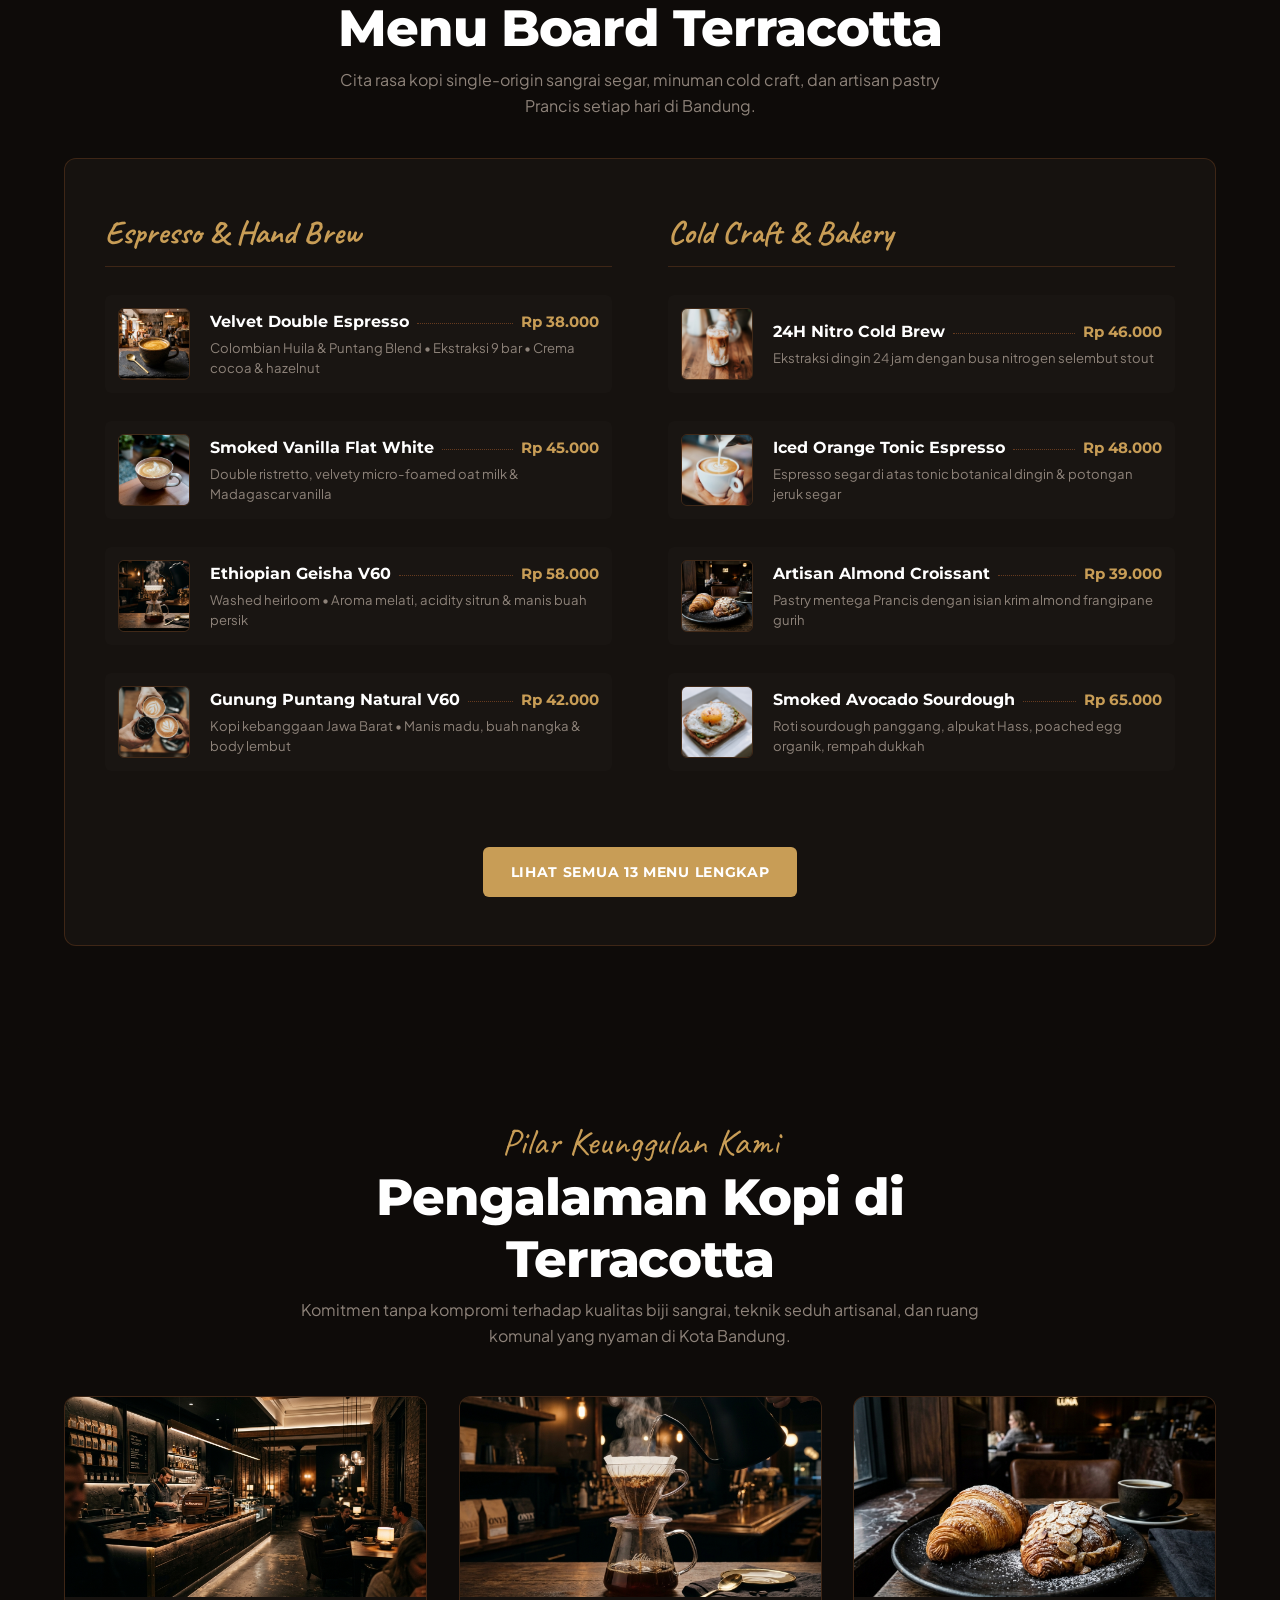
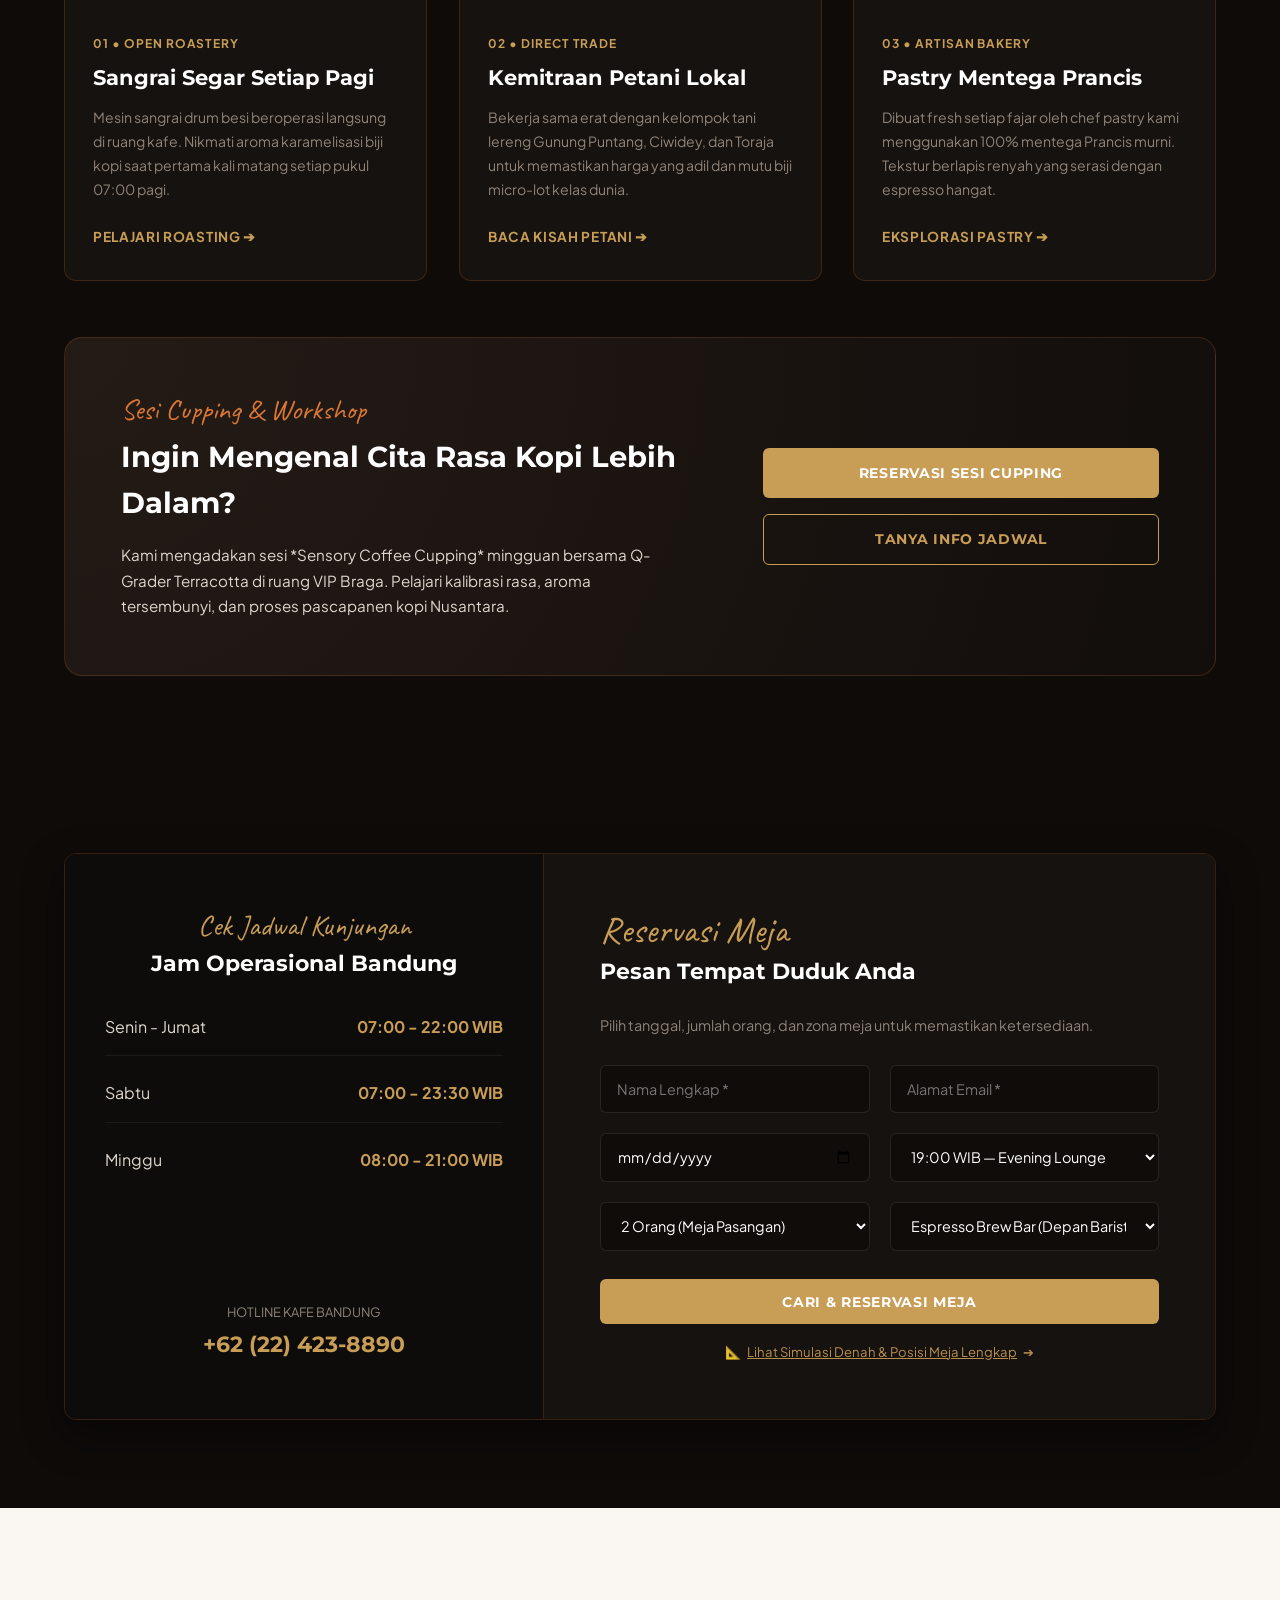
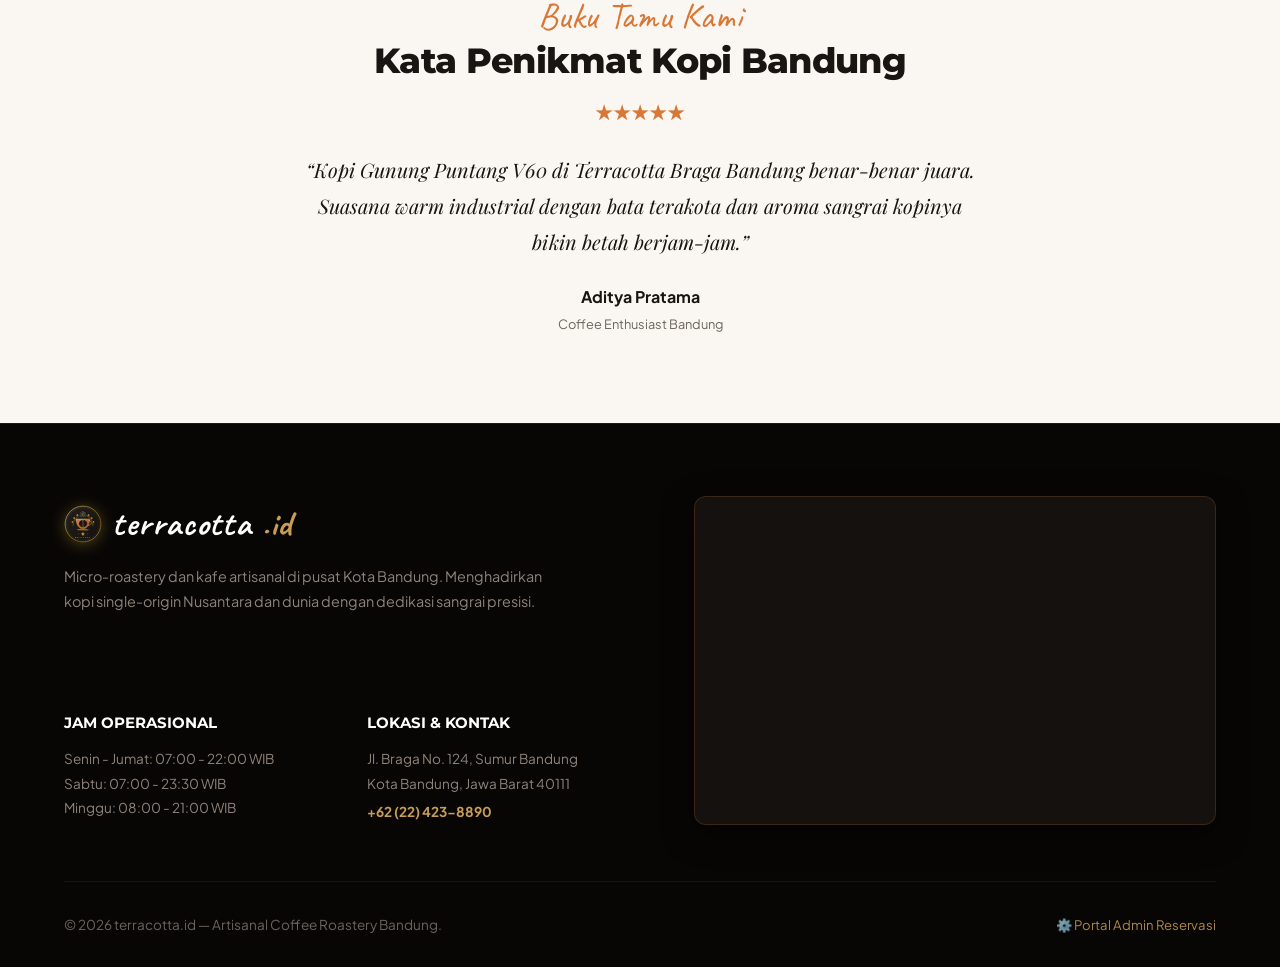
==== commit 768eada0: "refactor: fix mobile header spacing, remove header admin icon, implement custom themed logout modal," ====
--- a/index.html
+++ b/index.html
@@ -50,17 +50,11 @@
       </nav>
 
       <div class="nav-right-actions">
-        <!-- Search, Admin Portal, & Shopping Bag Icons -->
+        <!-- Search & Shopping Bag Icons -->
         <div class="nav-action-icons">
           <button class="nav-icon-btn" id="navSearchBtn" aria-label="Search Menu" title="Cari Menu & Beans">
             <svg viewBox="0 0 24 24">
               <path d="M9.5,3A6.5,6.5 0 0,1 16,9.5C16,11.11 15.41,12.59 14.44,13.73L14.71,14H15.5L20.5,19L19,20.5L14,15.5V14.71L13.73,14.44C12.59,15.41 11.11,16 9.5,16A6.5,6.5 0 0,1 3,9.5A6.5,6.5 0 0,1 9.5,3M9.5,5C7,5 5,7 5,9.5C5,12 7,14 9.5,14C12,14 14,12 14,9.5C14,7 12,5 9.5,5Z"/>
-            </svg>
-          </button>
-
-          <button class="nav-icon-btn" id="navAdminBtn" aria-label="Portal Staf & Admin" title="Portal Staf Roastery (Admin)">
-            <svg viewBox="0 0 24 24">
-              <path d="M12,1L3,5V11C3,16.55 6.84,21.74 12,23C17.16,21.74 21,16.55 21,11V5L12,1M12,5A3,3 0 0,1 15,8A3,3 0 0,1 12,11A3,3 0 0,1 9,8A3,3 0 0,1 12,5M12,13C14.67,13 20,14.33 20,17V18H4V17C4,14.33 9.33,13 12,13Z"/>
             </svg>
           </button>
           
--- a/css/style.css
+++ b/css/style.css
@@ -1077,7 +1077,42 @@
   }
 
   .navbar {
-    padding: 1rem 0;
+    padding: 0.85rem 0;
+  }
+
+  .nav-container {
+    width: 92%;
+    gap: 0.75rem;
+    display: flex;
+    align-items: center;
+    justify-content: space-between;
+  }
+
+  .logo-brand {
+    font-size: 1.45rem;
+    gap: 0.5rem;
+    flex-shrink: 1;
+    min-width: 0;
+  }
+
+  .logo-img {
+    width: 30px;
+    height: 30px;
+    flex-shrink: 0;
+  }
+
+  .nav-right-actions {
+    gap: 0.5rem;
+    flex-shrink: 0;
+  }
+
+  .nav-action-icons {
+    gap: 0.35rem;
+  }
+
+  .nav-icon-btn {
+    width: 34px;
+    height: 34px;
   }
 
   .navbar .btn-gold {
@@ -1224,31 +1259,70 @@
   background: #6b635c;
 }
 
-/* Floorplan Grid */
-.floorplan-grid {
-  display: grid;
-  grid-template-columns: repeat(auto-fit, minmax(280px, 1fr));
+/* Floorplan Blueprint Architectural Layout */
+.floorplan-roastery-map {
+  display: flex;
+  flex-direction: column;
   gap: 1.5rem;
   margin-bottom: 2rem;
+  border: 1px solid rgba(212, 175, 55, 0.18);
+  border-radius: 18px;
+  padding: 1.75rem;
+  background: rgba(14, 11, 9, 0.65);
+  position: relative;
+}
+
+.floorplan-level-banner {
+  background: rgba(212, 175, 55, 0.08);
+  border: 1px dashed rgba(212, 175, 55, 0.3);
+  border-radius: 12px;
+  padding: 0.65rem 1.25rem;
+  display: flex;
+  align-items: center;
+  justify-content: space-between;
+}
+
+.floorplan-main-floor {
+  display: grid;
+  grid-template-columns: 1fr 1.4fr 1.1fr;
+  gap: 1.25rem;
+}
+
+.floorplan-entrance-bar {
+  background: rgba(255, 255, 255, 0.03);
+  border-top: 2px dashed rgba(217, 119, 54, 0.4);
+  border-radius: 0 0 14px 14px;
+  padding: 0.85rem;
+  text-align: center;
+  display: flex;
+  align-items: center;
+  justify-content: center;
+  gap: 0.75rem;
+  color: var(--accent-gold);
+  font-size: 0.82rem;
+  font-weight: 700;
+  letter-spacing: 0.08em;
+  text-transform: uppercase;
 }
 
 .floorplan-zone-card {
-  background: rgba(255, 255, 255, 0.02);
-  border: 1px solid rgba(255, 255, 255, 0.06);
+  background: rgba(255, 255, 255, 0.025);
+  border: 1px solid rgba(255, 255, 255, 0.07);
   border-radius: 14px;
-  padding: 1.5rem;
+  padding: 1.35rem;
   display: flex;
   flex-direction: column;
   transition: var(--transition);
+  position: relative;
 }
 
 .floorplan-zone-card:hover {
-  border-color: rgba(217, 119, 54, 0.3);
-  background: rgba(255, 255, 255, 0.035);
+  border-color: rgba(217, 119, 54, 0.35);
+  background: rgba(255, 255, 255, 0.04);
 }
 
 .zone-header {
-  margin-bottom: 1.25rem;
+  margin-bottom: 1.1rem;
 }
 
 .zone-tag {
@@ -1256,79 +1330,87 @@
   font-weight: 800;
   color: var(--accent-terracotta);
   letter-spacing: 0.1em;
-  margin-bottom: 0.25rem;
+  margin-bottom: 0.2rem;
 }
 
 .zone-header h4 {
   font-family: var(--font-heading);
-  font-size: 1.05rem;
+  font-size: 1.02rem;
   color: #fff;
   font-weight: 700;
 }
 
 .zone-sub {
-  font-size: 0.78rem;
+  font-size: 0.76rem;
   color: var(--text-muted-dark);
 }
 
 .zone-tables-row {
   display: flex;
-  gap: 0.85rem;
+  gap: 0.75rem;
   flex-wrap: wrap;
 }
 
 .zone-tables-grid {
   display: grid;
   grid-template-columns: 1fr 1fr;
-  gap: 0.85rem;
-}
-
-/* Interactive Table Button */
+  gap: 0.75rem;
+}
+
+/* Interactive Table Visual Shapes */
 .sim-table-btn {
   flex: 1;
-  min-width: 75px;
-  background: #171310;
-  border: 1px solid rgba(200, 157, 86, 0.3);
-  border-radius: 10px;
-  padding: 0.85rem 0.6rem;
+  min-width: 72px;
+  background: #181412;
+  border: 1px solid rgba(200, 157, 86, 0.35);
+  border-radius: 12px;
+  padding: 0.9rem 0.5rem;
   display: flex;
   flex-direction: column;
   align-items: center;
   justify-content: center;
-  gap: 0.3rem;
+  gap: 0.35rem;
   cursor: pointer;
   transition: all 0.25s cubic-bezier(0.2, 0.8, 0.2, 1);
   color: #fff;
   text-align: center;
+  position: relative;
+}
+
+/* Visual Table Shape Icons */
+.table-visual-icon {
+  font-size: 1.25rem;
+  line-height: 1;
+  margin-bottom: 2px;
 }
 
 .sim-table-btn .table-num {
   font-family: var(--font-heading);
   font-weight: 700;
-  font-size: 0.9rem;
+  font-size: 0.88rem;
   color: #fff;
-  letter-spacing: 0.05em;
+  letter-spacing: 0.03em;
 }
 
 .sim-table-btn .table-pax {
-  font-size: 0.72rem;
+  font-size: 0.7rem;
   color: var(--accent-gold);
-  background: rgba(200, 157, 86, 0.1);
+  background: rgba(200, 157, 86, 0.12);
   padding: 0.15rem 0.45rem;
   border-radius: 20px;
 }
 
 .sim-table-btn:hover:not(.occupied) {
-  transform: translateY(-4px) scale(1.03);
+  transform: translateY(-4px) scale(1.04);
   border-color: var(--accent-gold);
-  background: #231c18;
-  box-shadow: 0 8px 20px rgba(200, 157, 86, 0.25);
+  background: #241d18;
+  box-shadow: 0 8px 22px rgba(200, 157, 86, 0.3);
 }
 
 .sim-table-btn.selected {
   border-color: var(--accent-terracotta);
-  background: linear-gradient(145deg, #2b1d16, #1d1410);
-  box-shadow: 0 0 25px rgba(217, 119, 54, 0.45);
+  background: linear-gradient(145deg, #2f1d14, #1d130d);
+  box-shadow: 0 0 25px rgba(217, 119, 54, 0.5);
   transform: translateY(-4px) scale(1.05);
 }
 
@@ -1344,7 +1426,7 @@
 .sim-table-btn.occupied {
   background: #141110;
   border-color: rgba(255, 255, 255, 0.05);
-  opacity: 0.55;
+  opacity: 0.5;
   cursor: not-allowed;
 }
 
@@ -1355,6 +1437,13 @@
 .sim-table-btn.occupied .table-pax {
   color: #888;
   background: rgba(255, 255, 255, 0.04);
+}
+
+@media (max-width: 900px) {
+  .floorplan-main-floor {
+    grid-template-columns: 1fr;
+    gap: 1rem;
+  }
 }
 
 /* VIP Table Style */
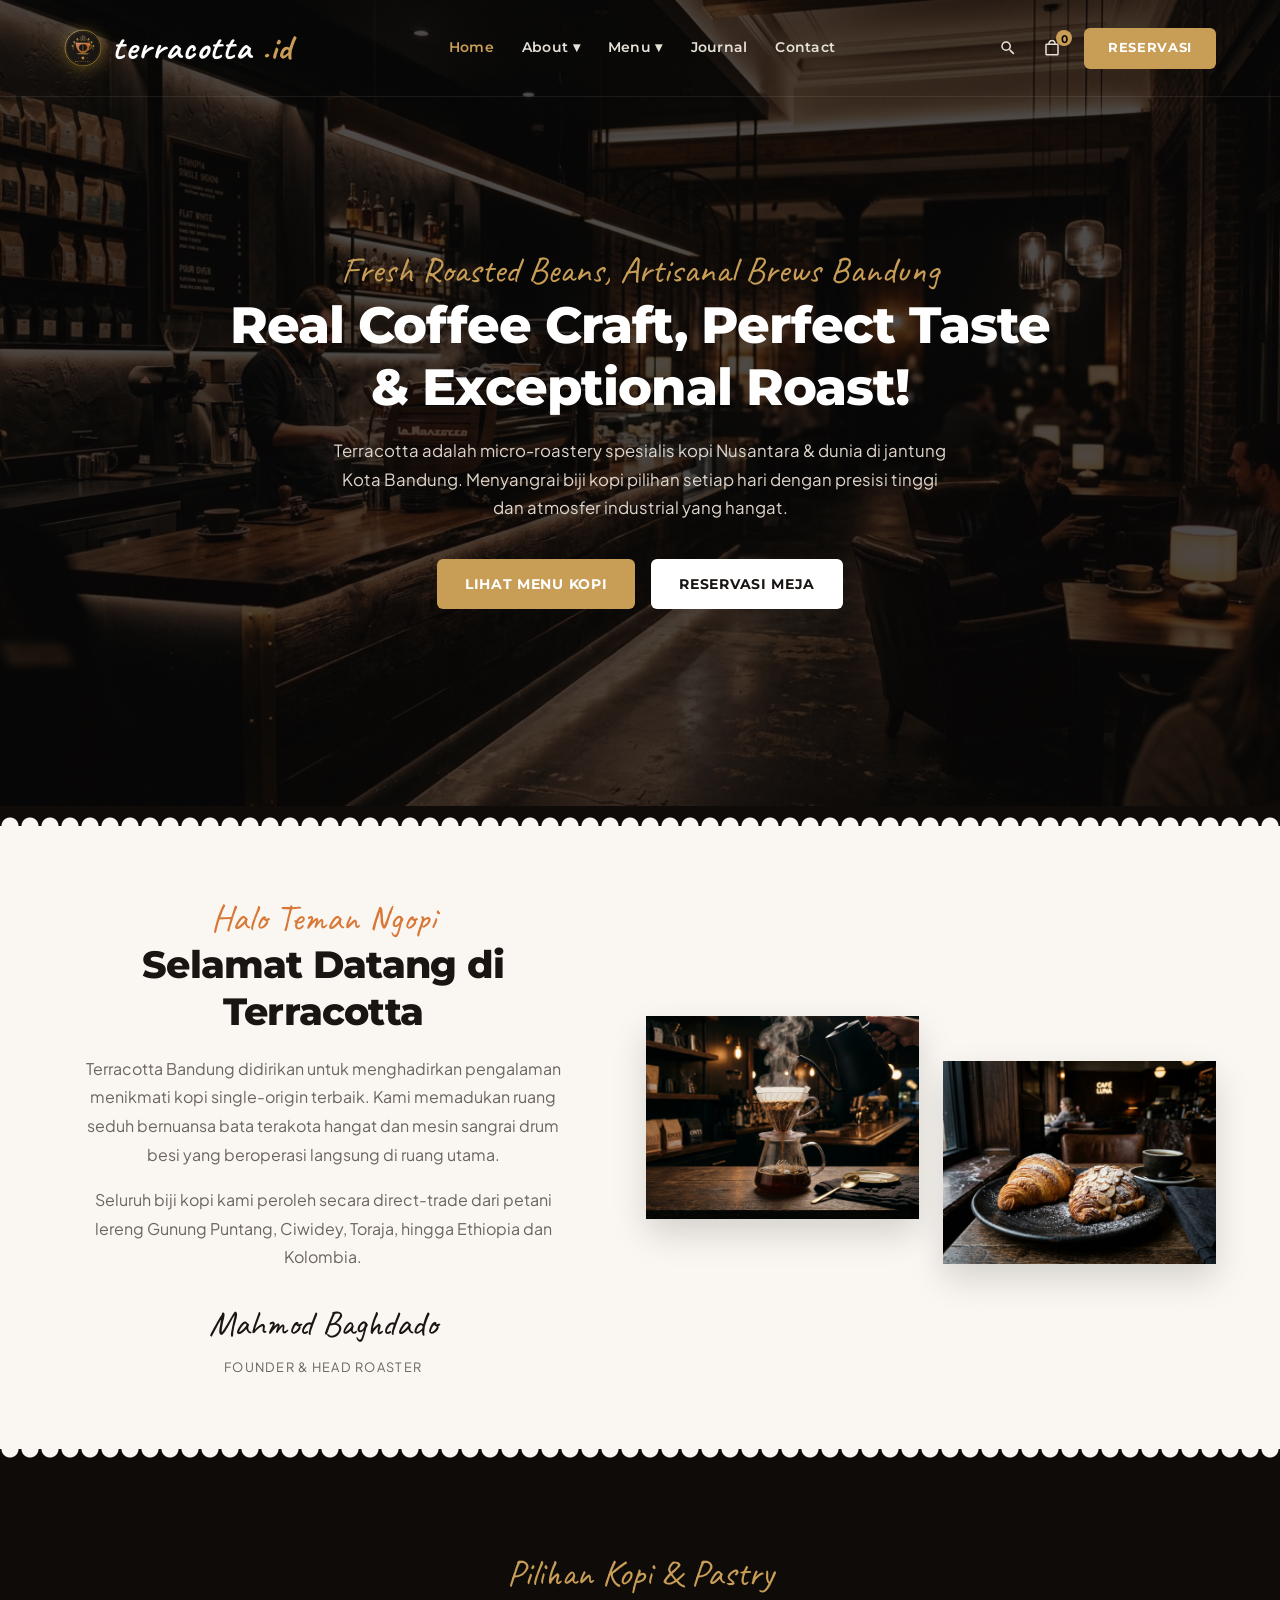
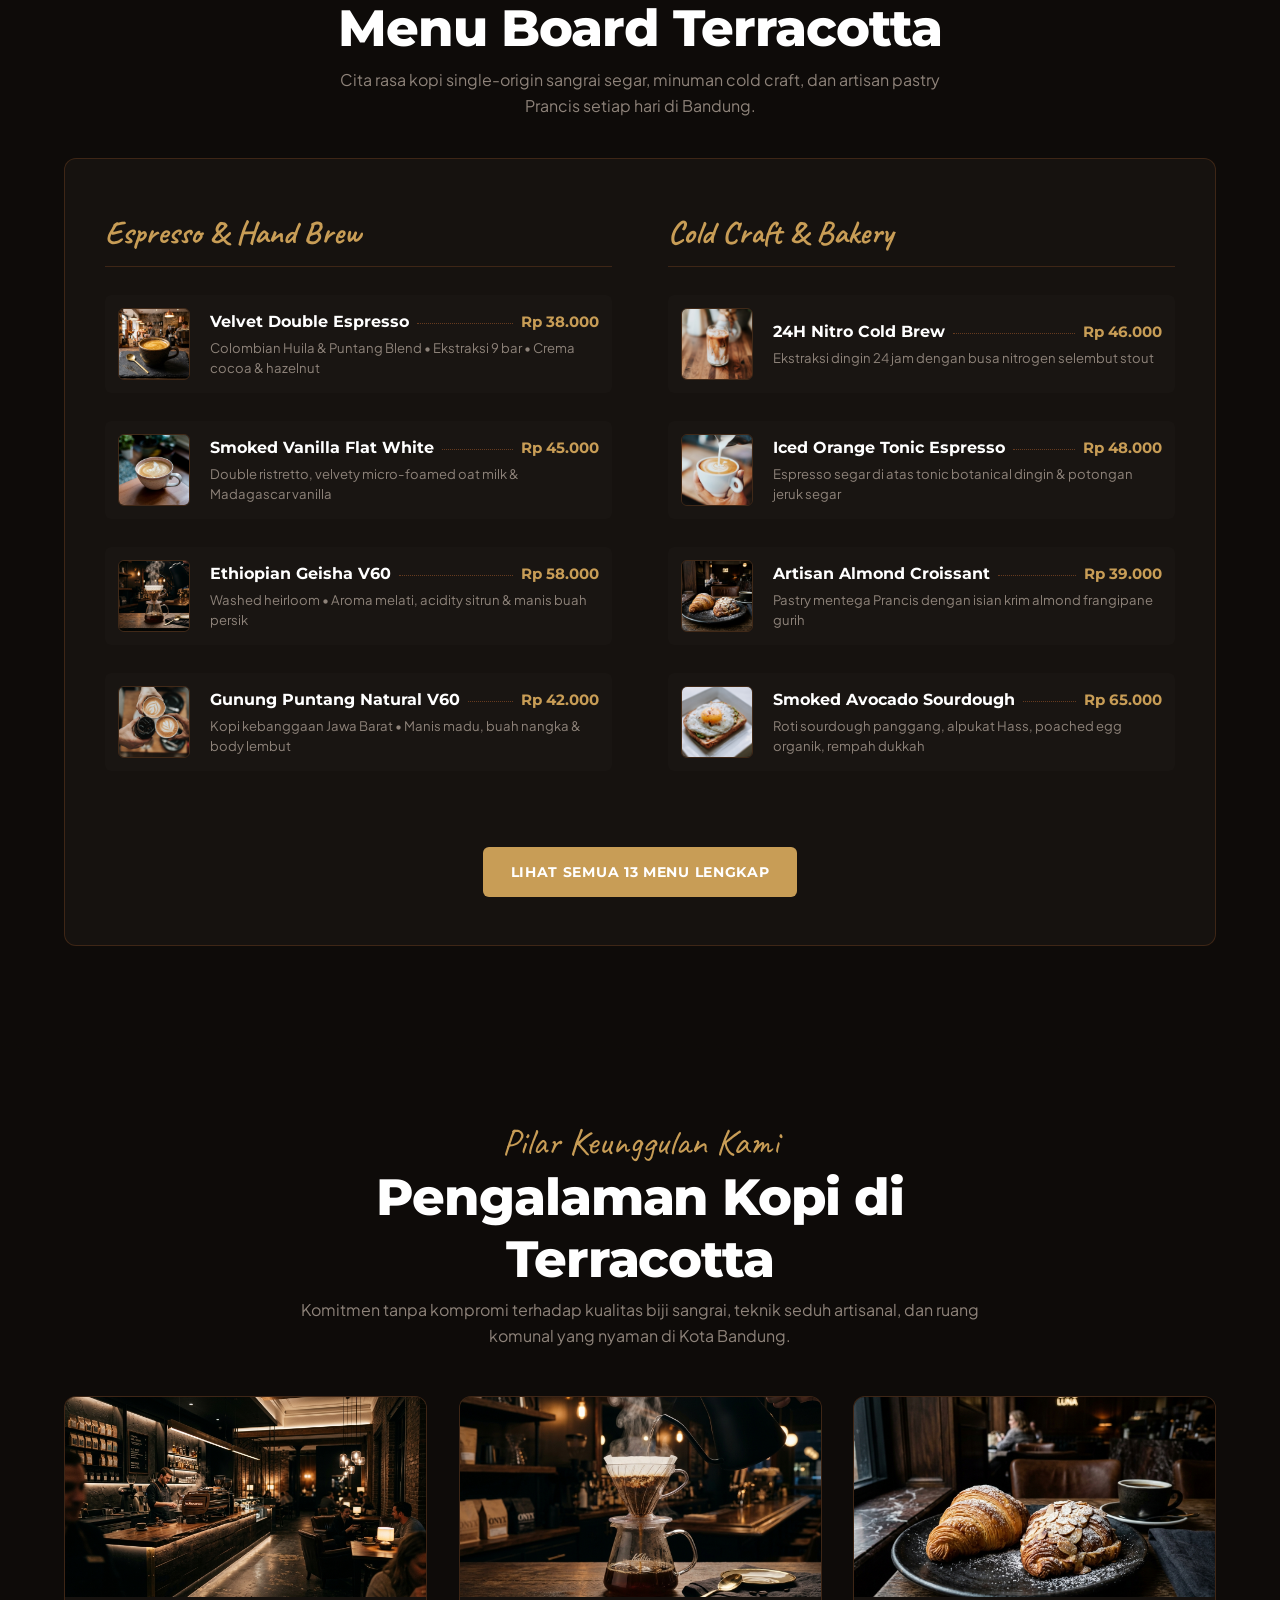
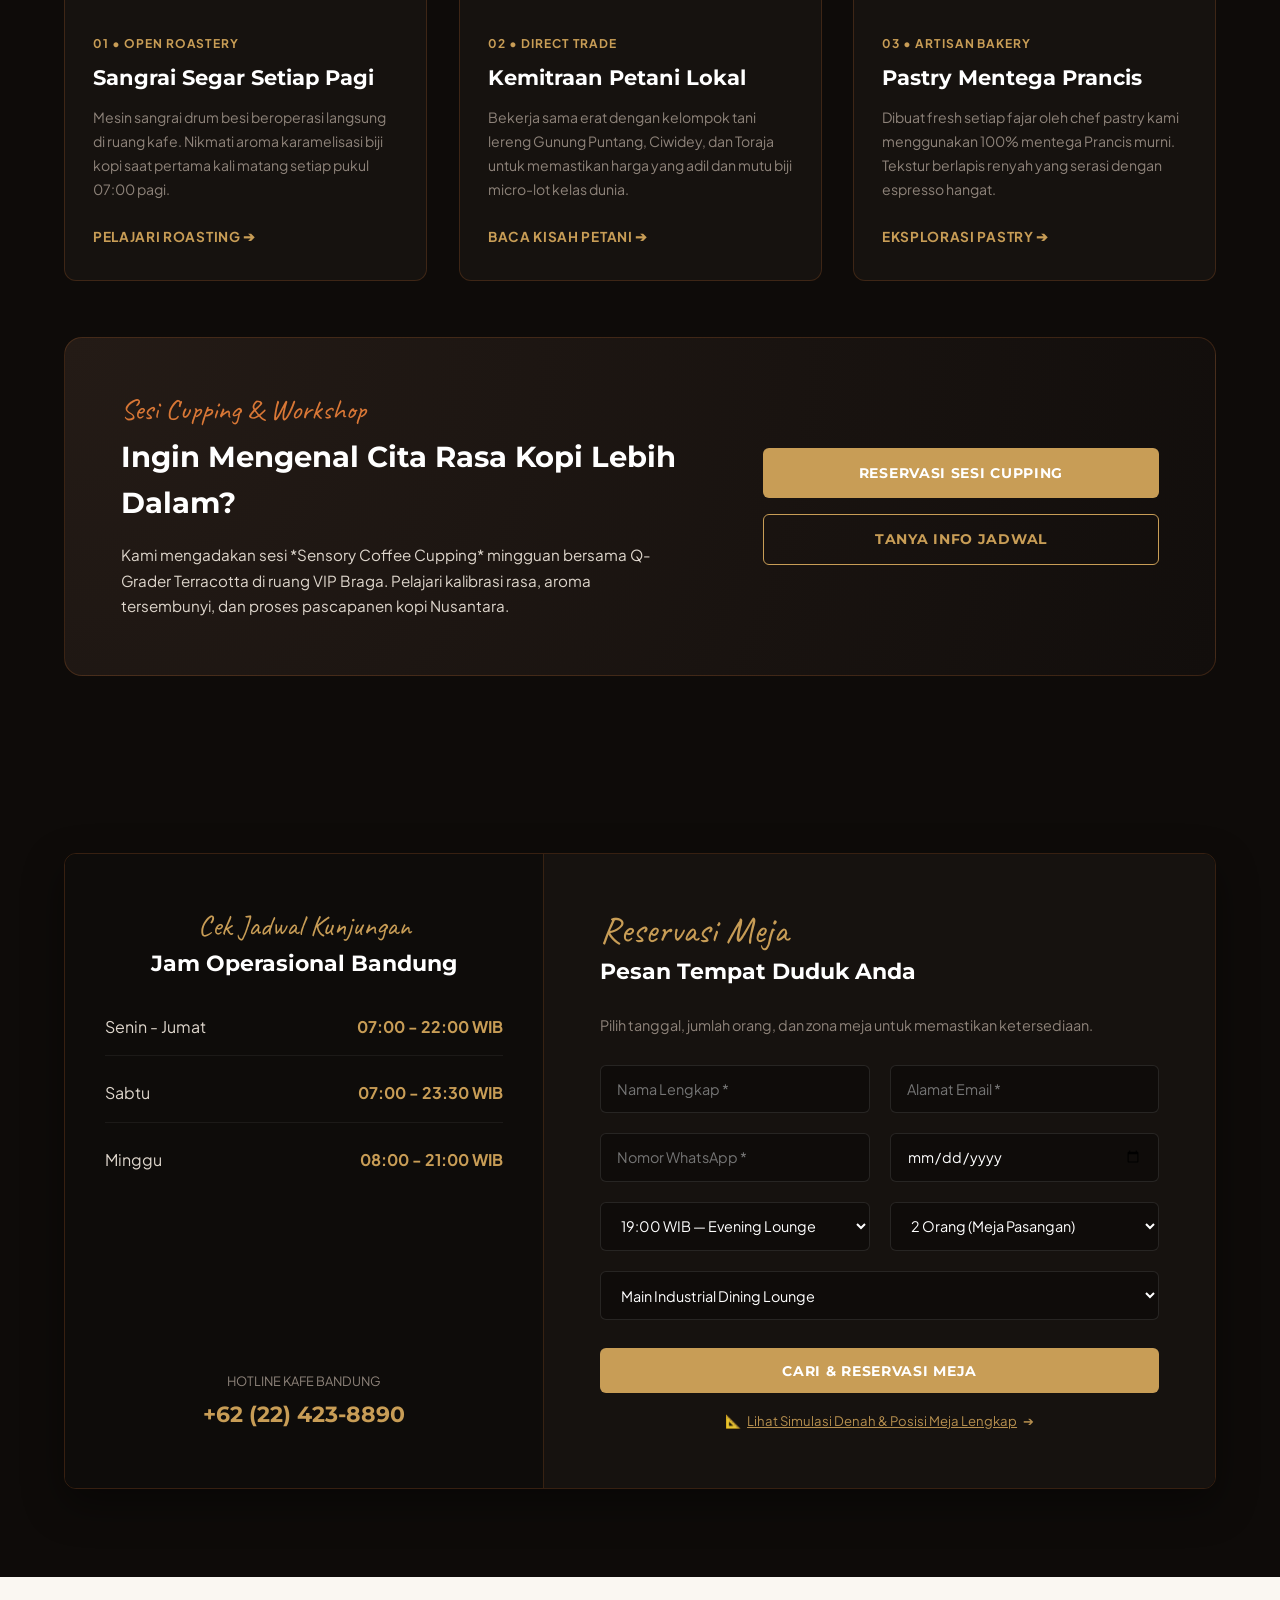
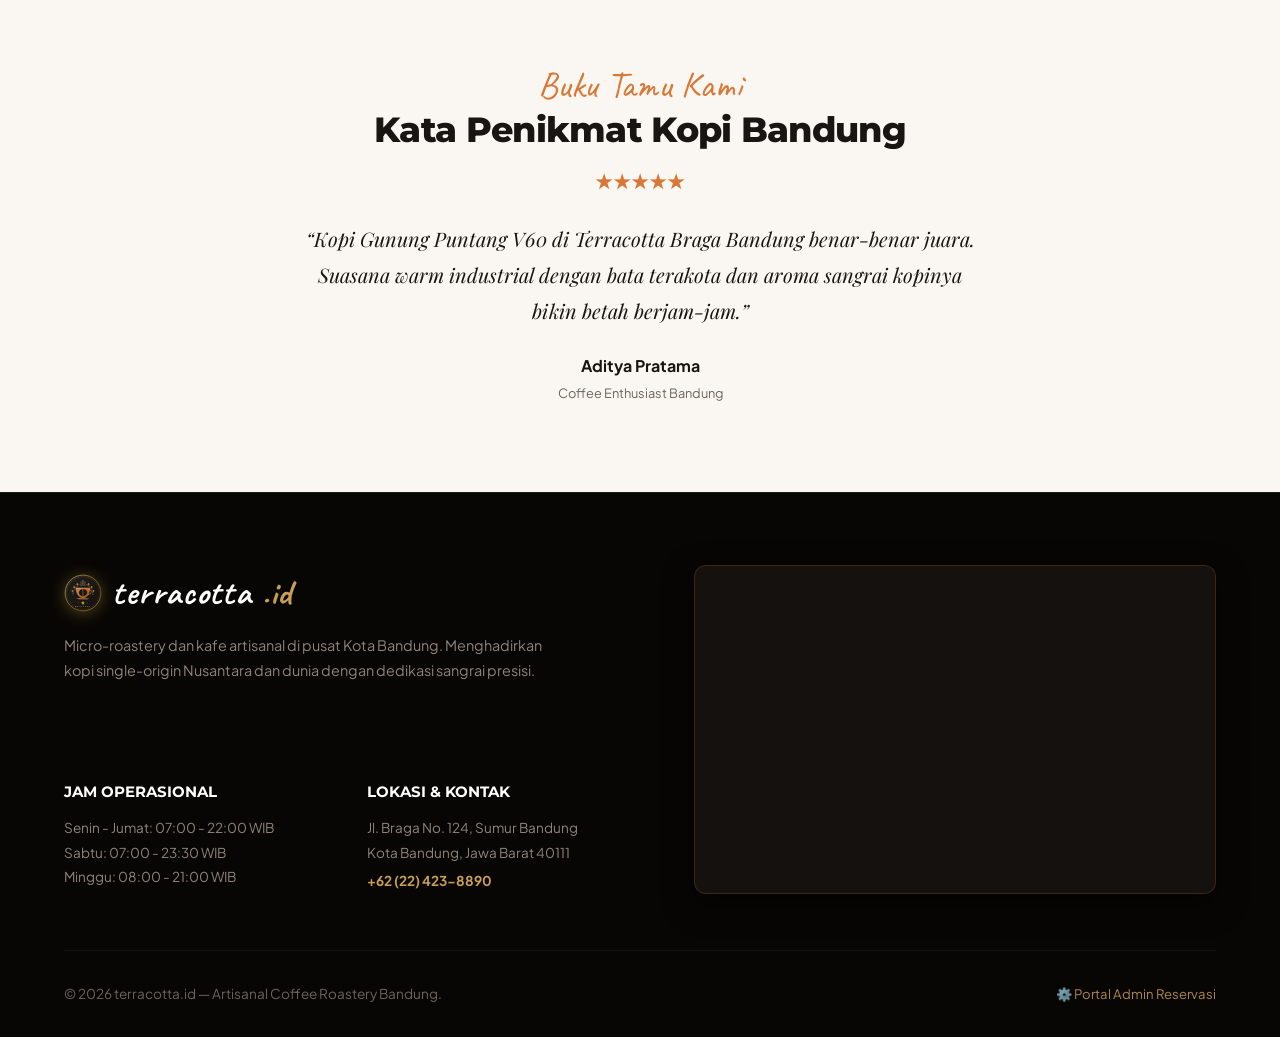
==== commit ce7dbb76: "fix: integrate live guest reservation data with admin dashboard, harmonize roastery area zones, and " ====
--- a/index.html
+++ b/index.html
@@ -397,32 +397,37 @@
 
             <form id="reservationForm">
               <div class="form-row">
-                <input type="text" class="form-field" placeholder="Nama Lengkap *" required>
-                <input type="email" class="form-field" placeholder="Alamat Email *" required>
+                <input type="text" id="resGuestName" class="form-field" placeholder="Nama Lengkap *" required>
+                <input type="email" id="resGuestEmail" class="form-field" placeholder="Alamat Email *" required>
               </div>
 
               <div class="form-row">
-                <input type="date" class="form-field" required>
-                <select class="form-field" required>
+                <input type="tel" id="resGuestPhone" class="form-field" placeholder="Nomor WhatsApp *" required>
+                <input type="date" id="resDate" class="form-field" required>
+              </div>
+
+              <div class="form-row">
+                <select id="resTime" class="form-field" required>
                   <option value="08:00 WIB">08:00 WIB — Morning Brew</option>
                   <option value="11:00 WIB">11:00 WIB — Brunch</option>
                   <option value="15:00 WIB">15:00 WIB — Afternoon Cupping</option>
                   <option value="19:00 WIB" selected>19:00 WIB — Evening Lounge</option>
                   <option value="21:00 WIB">21:00 WIB — Night Bistro</option>
                 </select>
-              </div>
-
-              <div class="form-row">
-                <select class="form-field" required>
+                <select id="resGuests" class="form-field" required>
                   <option value="1 Orang">1 Orang (Solo Tasting)</option>
                   <option value="2 Orang" selected>2 Orang (Meja Pasangan)</option>
                   <option value="4 Orang">4 Orang (Meja Grup)</option>
                   <option value="6+ VIP">6+ Orang (VIP Cupping Room)</option>
                 </select>
-                <select class="form-field">
+              </div>
+
+              <div class="form-row">
+                <select id="resArea" class="form-field" style="grid-column: 1 / -1;">
                   <option value="Espresso Brew Bar">Espresso Brew Bar (Depan Barista)</option>
-                  <option value="Industrial Dark Lounge">Main Industrial Lounge (Sofa)</option>
-                  <option value="Braga Courtyard Patio">Braga Courtyard Patio (Outdoor)</option>
+                  <option value="Main Industrial Lounge" selected>Main Industrial Dining Lounge</option>
+                  <option value="Braga Courtyard Patio">Braga Courtyard Patio (Outdoor Area)</option>
+                  <option value="Private VIP Cupping Room">Private VIP Cupping Room (Mezzanine)</option>
                 </select>
               </div>
 
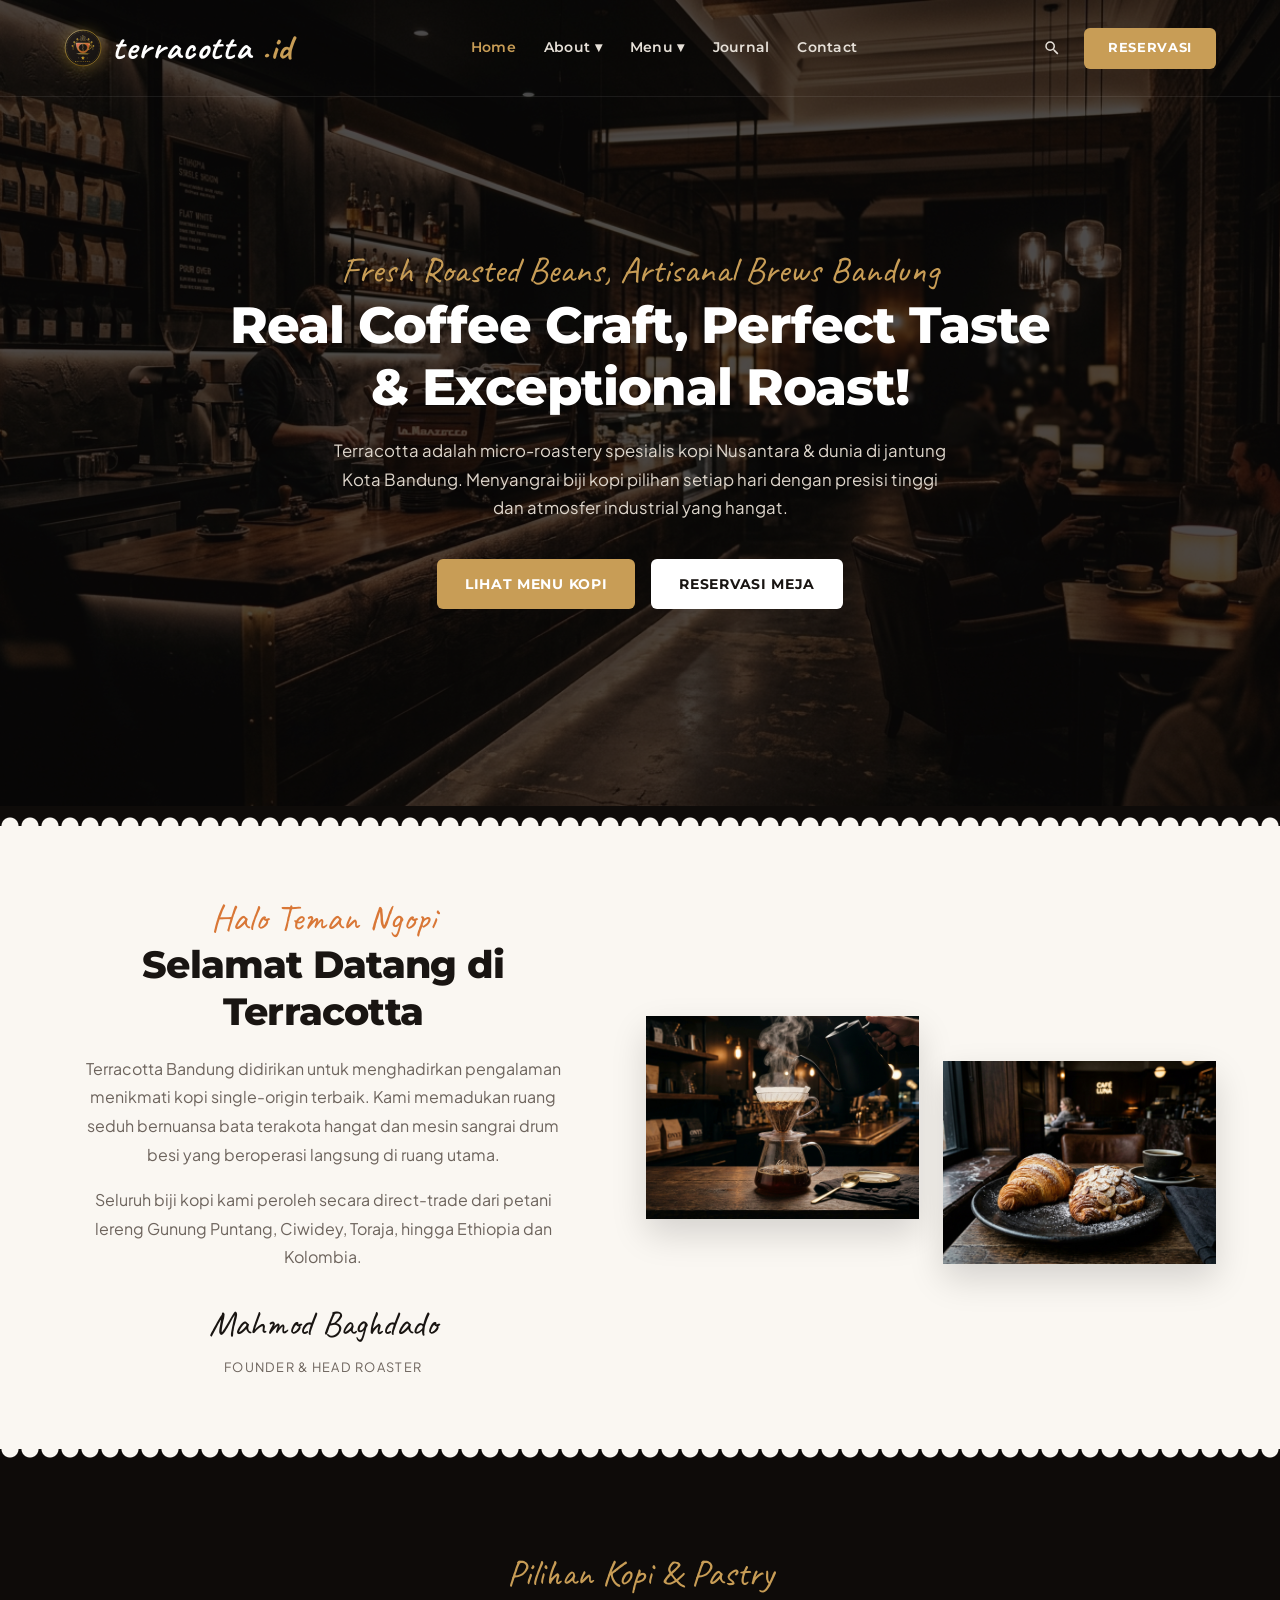
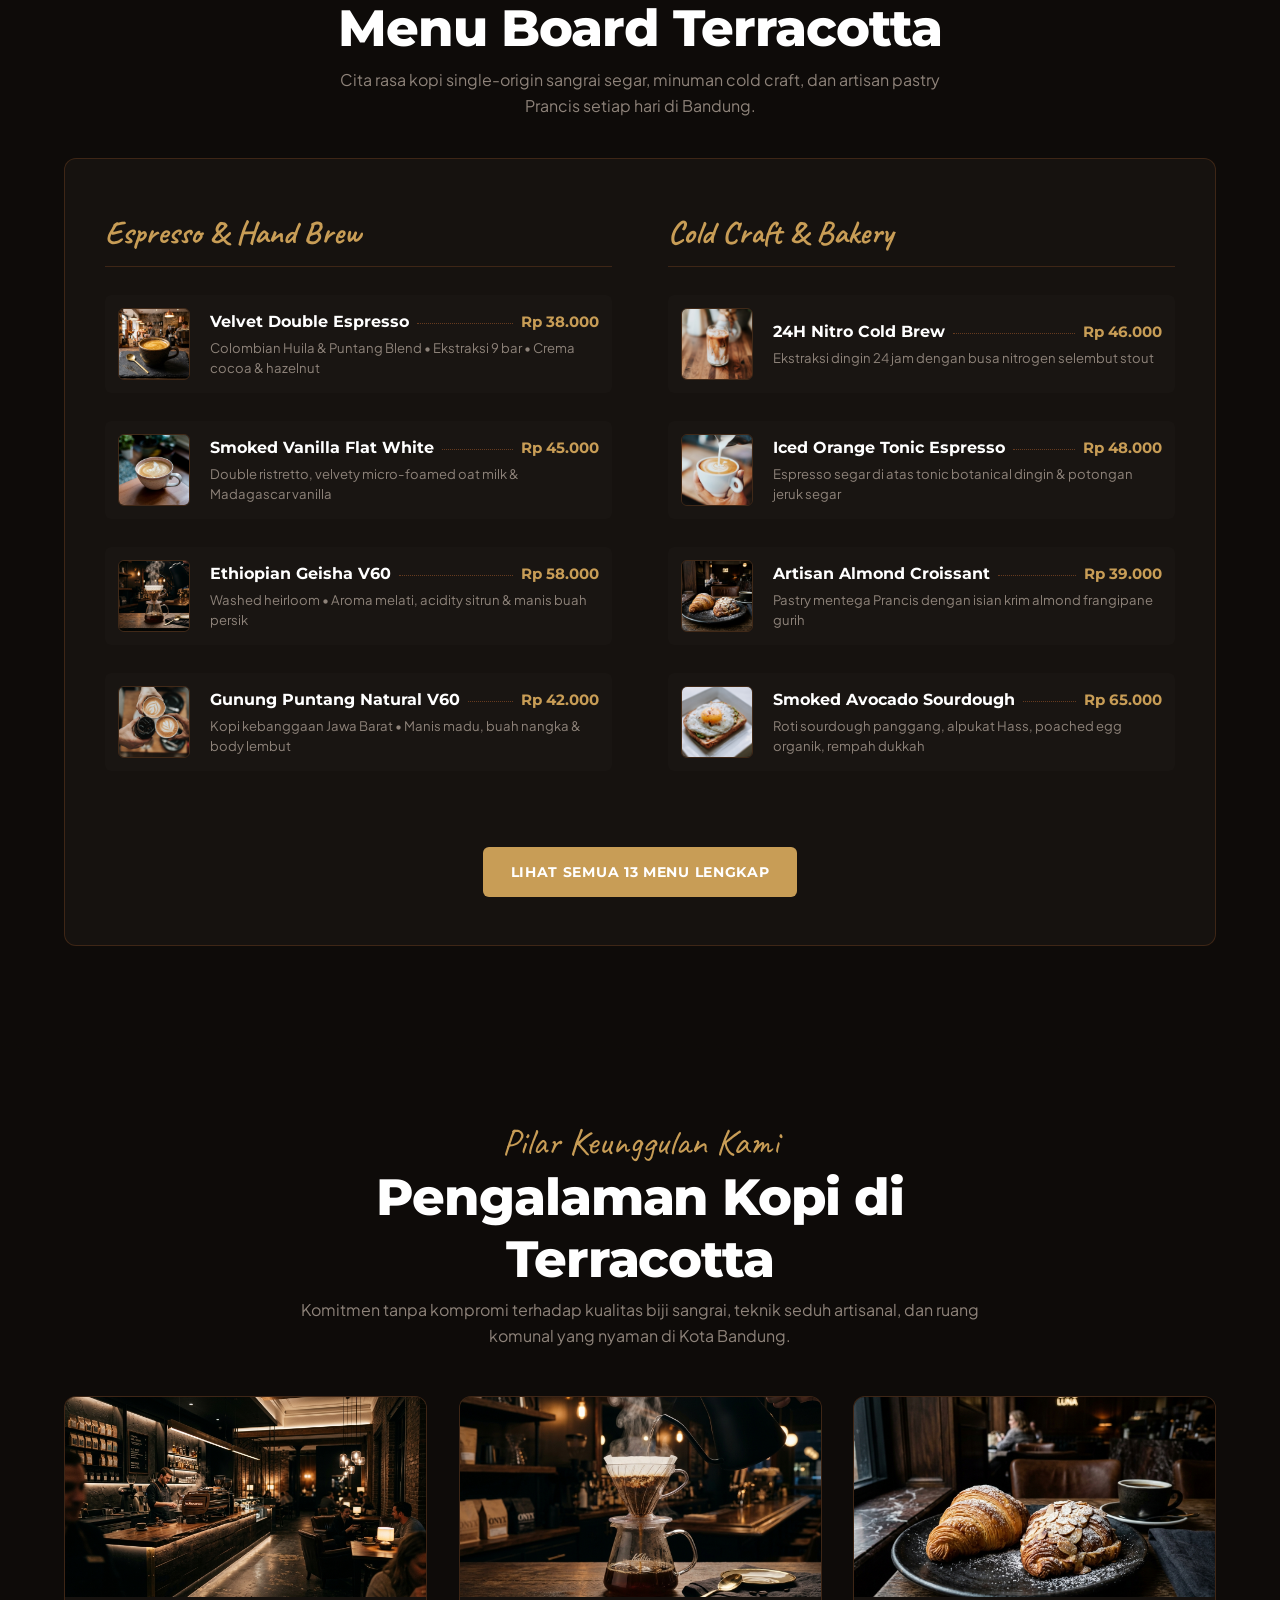
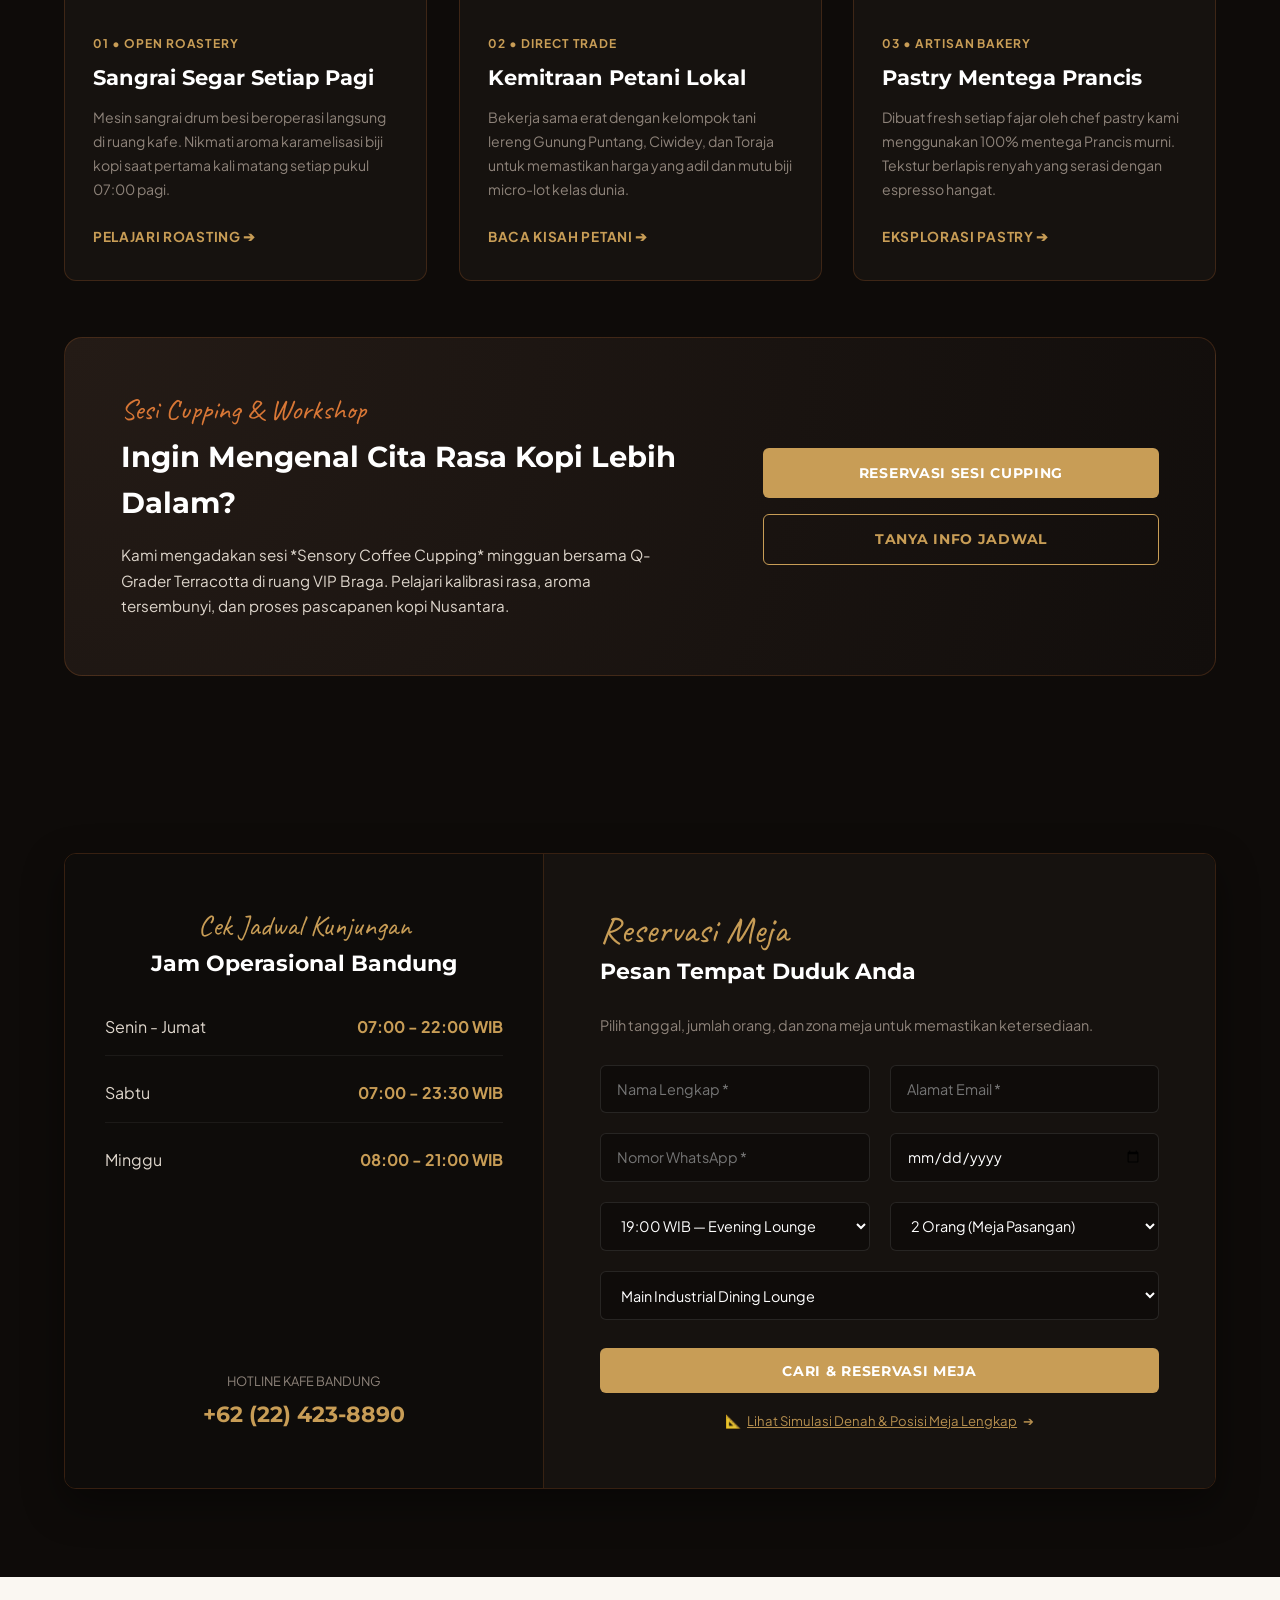
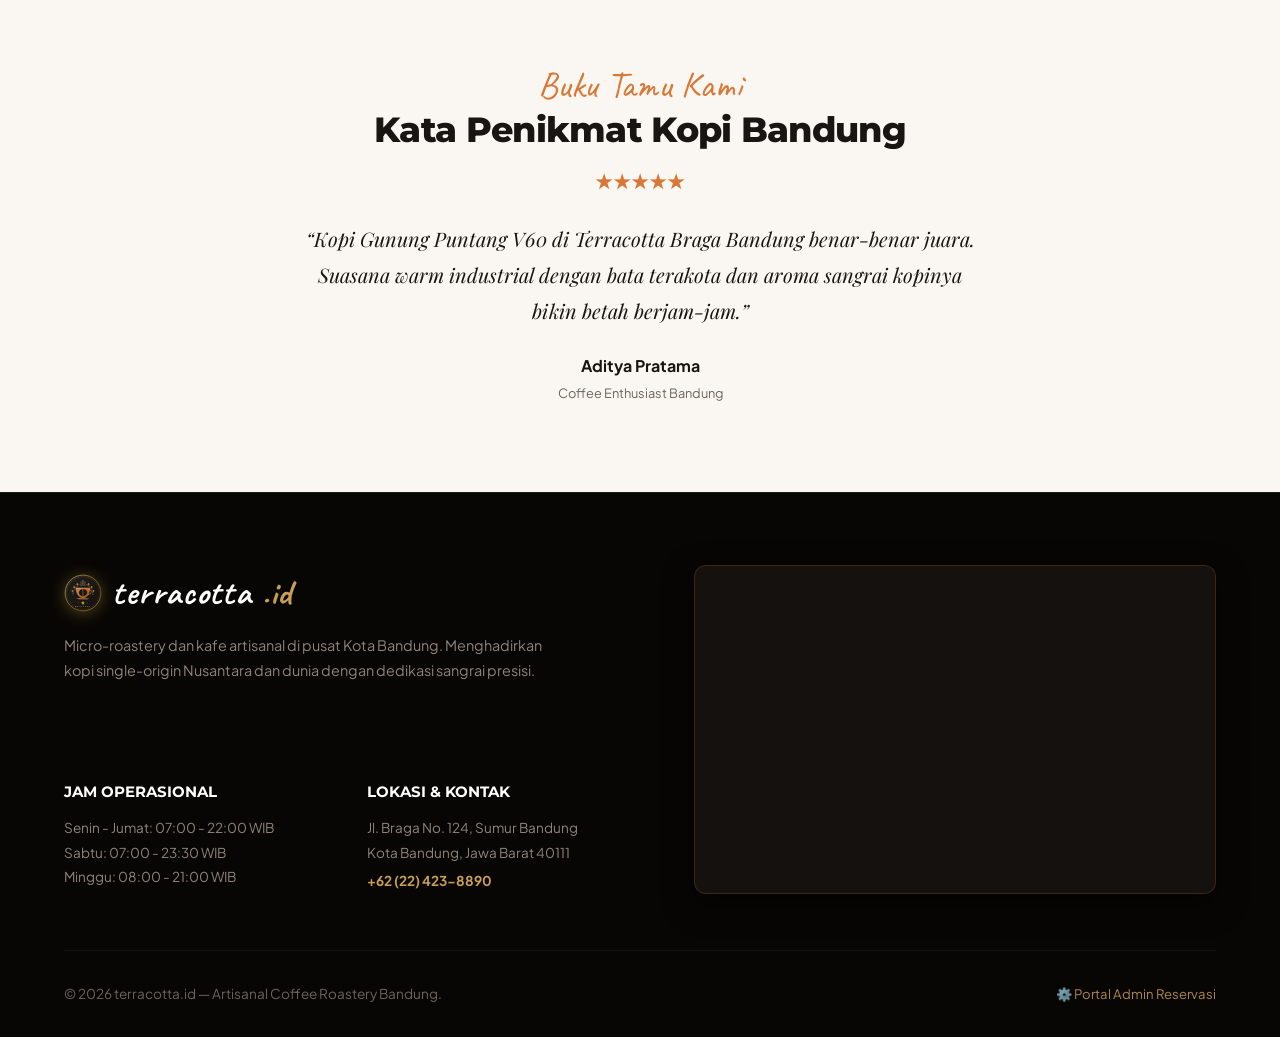
==== commit a01b604d: "feat: remove navbar cart button, add mobile drawer close button, upgrade floor plan with SVG vector " ====
--- a/index.html
+++ b/index.html
@@ -50,20 +50,13 @@
       </nav>
 
       <div class="nav-right-actions">
-        <!-- Search & Shopping Bag Icons -->
+        <!-- Search Icon -->
         <div class="nav-action-icons">
           <button class="nav-icon-btn" id="navSearchBtn" aria-label="Search Menu" title="Cari Menu & Beans">
             <svg viewBox="0 0 24 24">
               <path d="M9.5,3A6.5,6.5 0 0,1 16,9.5C16,11.11 15.41,12.59 14.44,13.73L14.71,14H15.5L20.5,19L19,20.5L14,15.5V14.71L13.73,14.44C12.59,15.41 11.11,16 9.5,16A6.5,6.5 0 0,1 3,9.5A6.5,6.5 0 0,1 9.5,3M9.5,5C7,5 5,7 5,9.5C5,12 7,14 9.5,14C12,14 14,12 14,9.5C14,7 12,5 9.5,5Z"/>
             </svg>
           </button>
-          
-          <button class="nav-icon-btn" id="navCartBtn" aria-label="Coffee Bag" title="Keranjang Pesanan">
-            <svg viewBox="0 0 24 24">
-              <path d="M19 6h-2c0-2.76-2.24-5-5-5S7 3.24 7 6H5c-1.1 0-2 .9-2 2v12c0 1.1.9 2 2 2h14c1.1 0 2-.9 2-2V8c0-1.1-.9-2-2-2zm-7-3c1.66 0 3 1.34 3 3H9c0-1.66 1.34-3 3-3zm7 17H5V8h14v12z"/>
-            </svg>
-            <span class="cart-badge-count">0</span>
-          </button>
         </div>
 
         <a href="reservation.html" class="btn btn-gold" style="padding: 0.65rem 1.5rem; font-size: 0.8rem;">Reservasi</a>
@@ -78,6 +71,15 @@
 
   <!-- Mobile Drawer -->
   <aside class="mobile-drawer" id="mobileDrawer">
+    <div class="mobile-drawer-header">
+      <div class="mobile-drawer-brand">
+        <img src="images/logo.svg" alt="Terracotta Logo" class="mobile-logo-img">
+        <span>terracotta.id</span>
+      </div>
+      <button class="mobile-drawer-close" id="mobileDrawerCloseBtn" aria-label="Tutup Menu">
+        <svg viewBox="0 0 24 24"><path d="M19,6.41L17.59,5L12,10.59L6.41,5L5,6.41L10.59,12L5,17.59L6.41,19L12,13.41L17.59,19L19,17.59L13.41,12L19,6.41Z"/></svg>
+      </button>
+    </div>
     <div class="mobile-links">
       <a href="index.html" class="mobile-link">Home</a>
       <a href="about.html" class="mobile-link">About Us</a>
@@ -87,7 +89,7 @@
       <a href="contact.html" class="mobile-link">Kontak & Lokasi Bandung</a>
       <a href="admin.html" class="mobile-link" style="color: var(--accent-gold); border-top: 1px dashed rgba(212,175,55,0.25); margin-top: 0.5rem; padding-top: 0.75rem;">⚙️ Portal Staf & Admin</a>
     </div>
-    <div>
+    <div class="mobile-drawer-footer">
       <a href="reservation.html" class="btn btn-gold" style="width: 100%;">Reservasi Meja</a>
     </div>
   </aside>
--- a/css/style.css
+++ b/css/style.css
@@ -457,17 +457,73 @@
   height: 100vh;
   background: #120e0b;
   border-left: 1px solid var(--border-dark);
-  padding: 5rem 2rem 2.5rem;
+  padding: 1.5rem 1.5rem 2rem;
   display: flex;
   flex-direction: column;
   justify-content: space-between;
   z-index: 1100;
   transition: right 0.35s cubic-bezier(0.16, 1, 0.3, 1);
   box-shadow: -10px 0 40px rgba(0,0,0,0.85);
+  overflow-y: auto;
+}
+
+.mobile-drawer-header {
+  display: flex;
+  align-items: center;
+  justify-content: space-between;
+  padding-bottom: 1.25rem;
+  margin-bottom: 1.25rem;
+  border-bottom: 1px solid rgba(255, 255, 255, 0.08);
+}
+
+.mobile-drawer-brand {
+  display: flex;
+  align-items: center;
+  gap: 0.65rem;
+  font-family: var(--font-script);
+  font-size: 1.2rem;
+  font-weight: 700;
+  color: #fff;
+}
+
+.mobile-logo-img {
+  width: 30px;
+  height: 30px;
+}
+
+.mobile-drawer-close {
+  background: rgba(255, 255, 255, 0.06);
+  border: 1px solid rgba(255, 255, 255, 0.1);
+  color: #ded6cc;
+  width: 38px;
+  height: 38px;
+  border-radius: 50%;
+  display: flex;
+  align-items: center;
+  justify-content: center;
+  cursor: pointer;
+  transition: all 0.25s ease;
+}
+
+.mobile-drawer-close svg {
+  width: 20px;
+  height: 20px;
+  fill: currentColor;
+}
+
+.mobile-drawer-close:hover {
+  background: rgba(212, 175, 55, 0.2);
+  color: var(--accent-gold);
+  border-color: var(--accent-gold);
+  transform: rotate(90deg);
 }
 
 .mobile-drawer.open {
   right: 0;
+}
+
+.mobile-drawer-footer {
+  margin-top: 1.5rem;
 }
 
 .mobile-links {
@@ -1378,6 +1434,69 @@
 }
 
 /* Visual Table Shape Icons */
+.table-svg-wrap {
+  width: 34px;
+  height: 34px;
+  border-radius: 8px;
+  background: rgba(212, 175, 55, 0.08);
+  display: flex;
+  align-items: center;
+  justify-content: center;
+  color: var(--accent-gold);
+  transition: all 0.25s ease;
+  margin-bottom: 3px;
+}
+
+.table-svg-wrap svg {
+  width: 19px;
+  height: 19px;
+  fill: currentColor;
+}
+
+.level-icon-badge {
+  width: 36px;
+  height: 36px;
+  border-radius: 10px;
+  background: rgba(212, 175, 55, 0.12);
+  display: flex;
+  align-items: center;
+  justify-content: center;
+  color: var(--accent-gold);
+}
+
+.level-icon-badge svg {
+  width: 20px;
+  height: 20px;
+  fill: currentColor;
+}
+
+.sim-table-btn:hover:not(.occupied) .table-svg-wrap {
+  background: var(--accent-gold);
+  color: #120e0b;
+}
+
+.sim-table-btn.selected .table-svg-wrap {
+  background: var(--accent-terracotta);
+  color: #fff;
+}
+
+.sim-table-btn.occupied {
+  opacity: 0.6;
+  cursor: not-allowed;
+  border-color: rgba(255, 255, 255, 0.1);
+  background: #15110f;
+}
+
+.sim-table-btn.occupied .table-svg-wrap {
+  background: rgba(255, 255, 255, 0.05);
+  color: #888;
+}
+
+.sim-table-btn.occupied .table-pax {
+  background: rgba(239, 68, 68, 0.15);
+  color: #f87171;
+}
+
 .table-visual-icon {
   font-size: 1.25rem;
   line-height: 1;
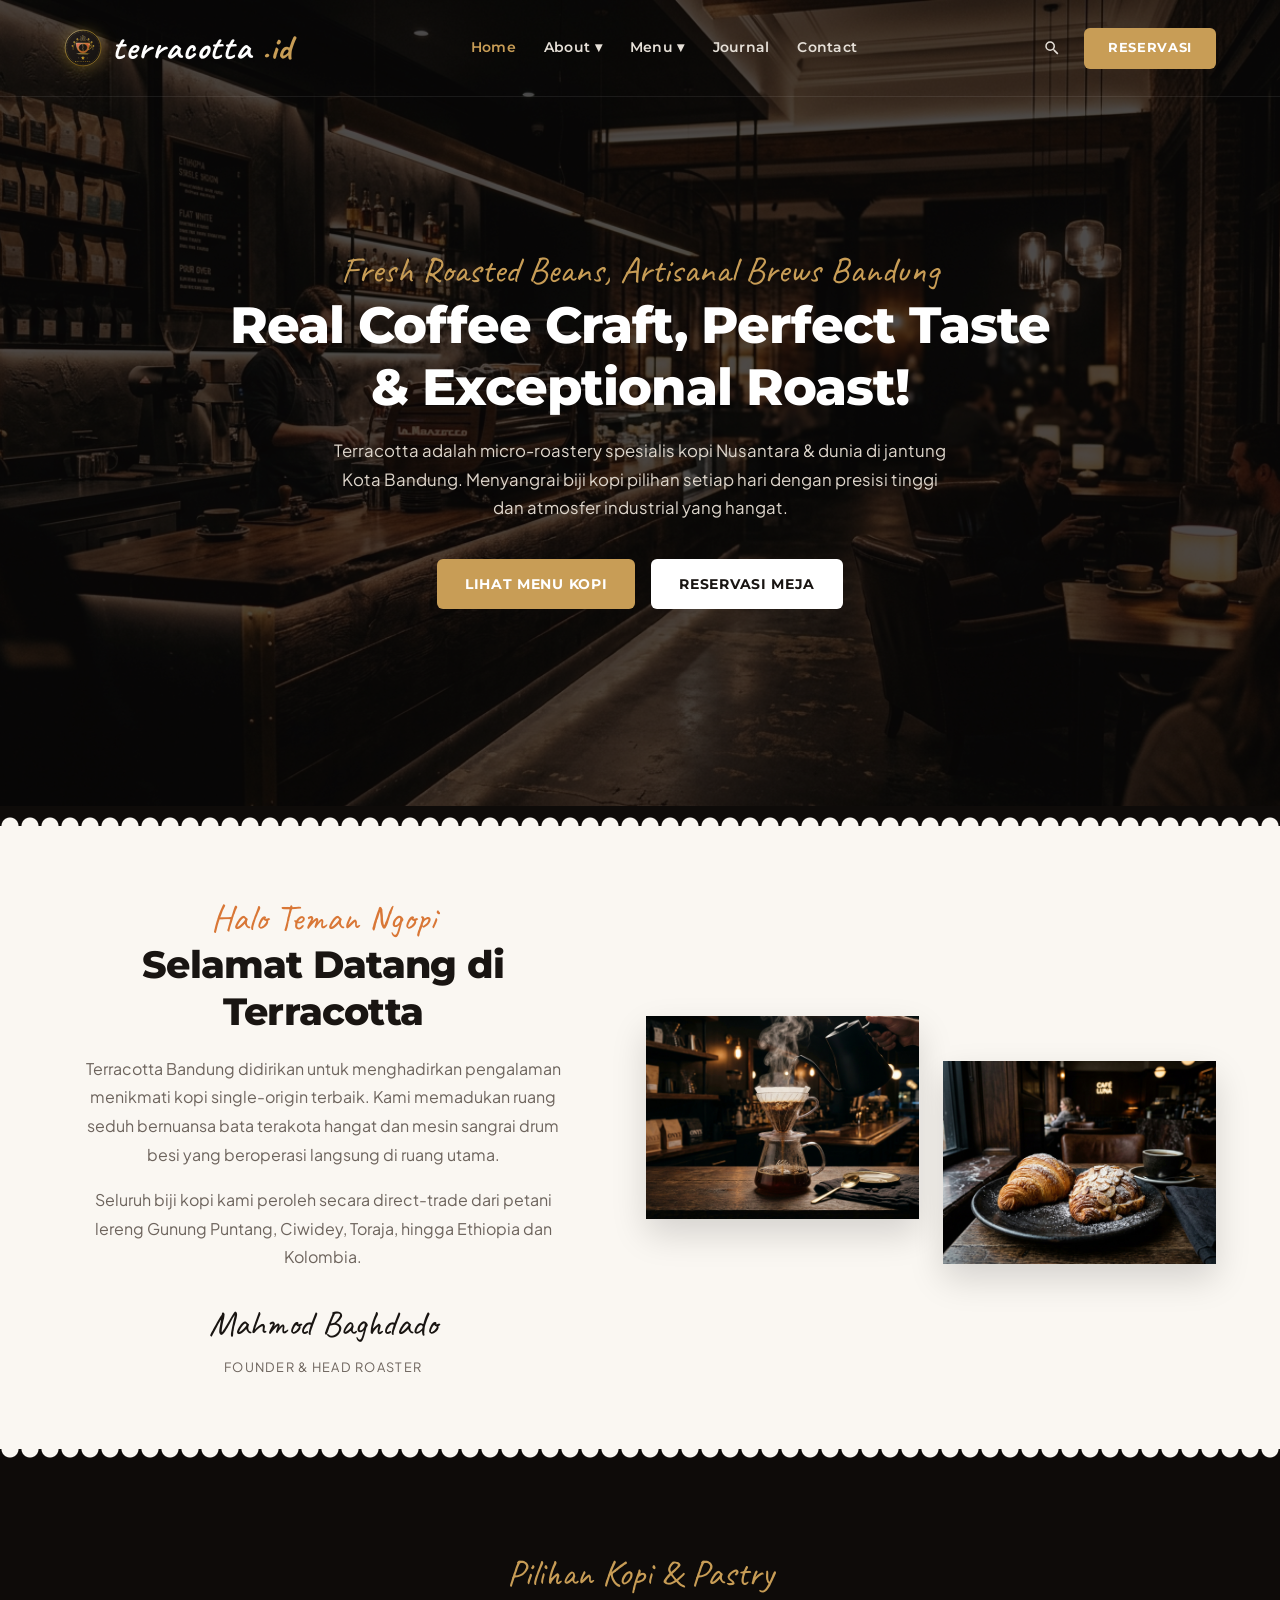
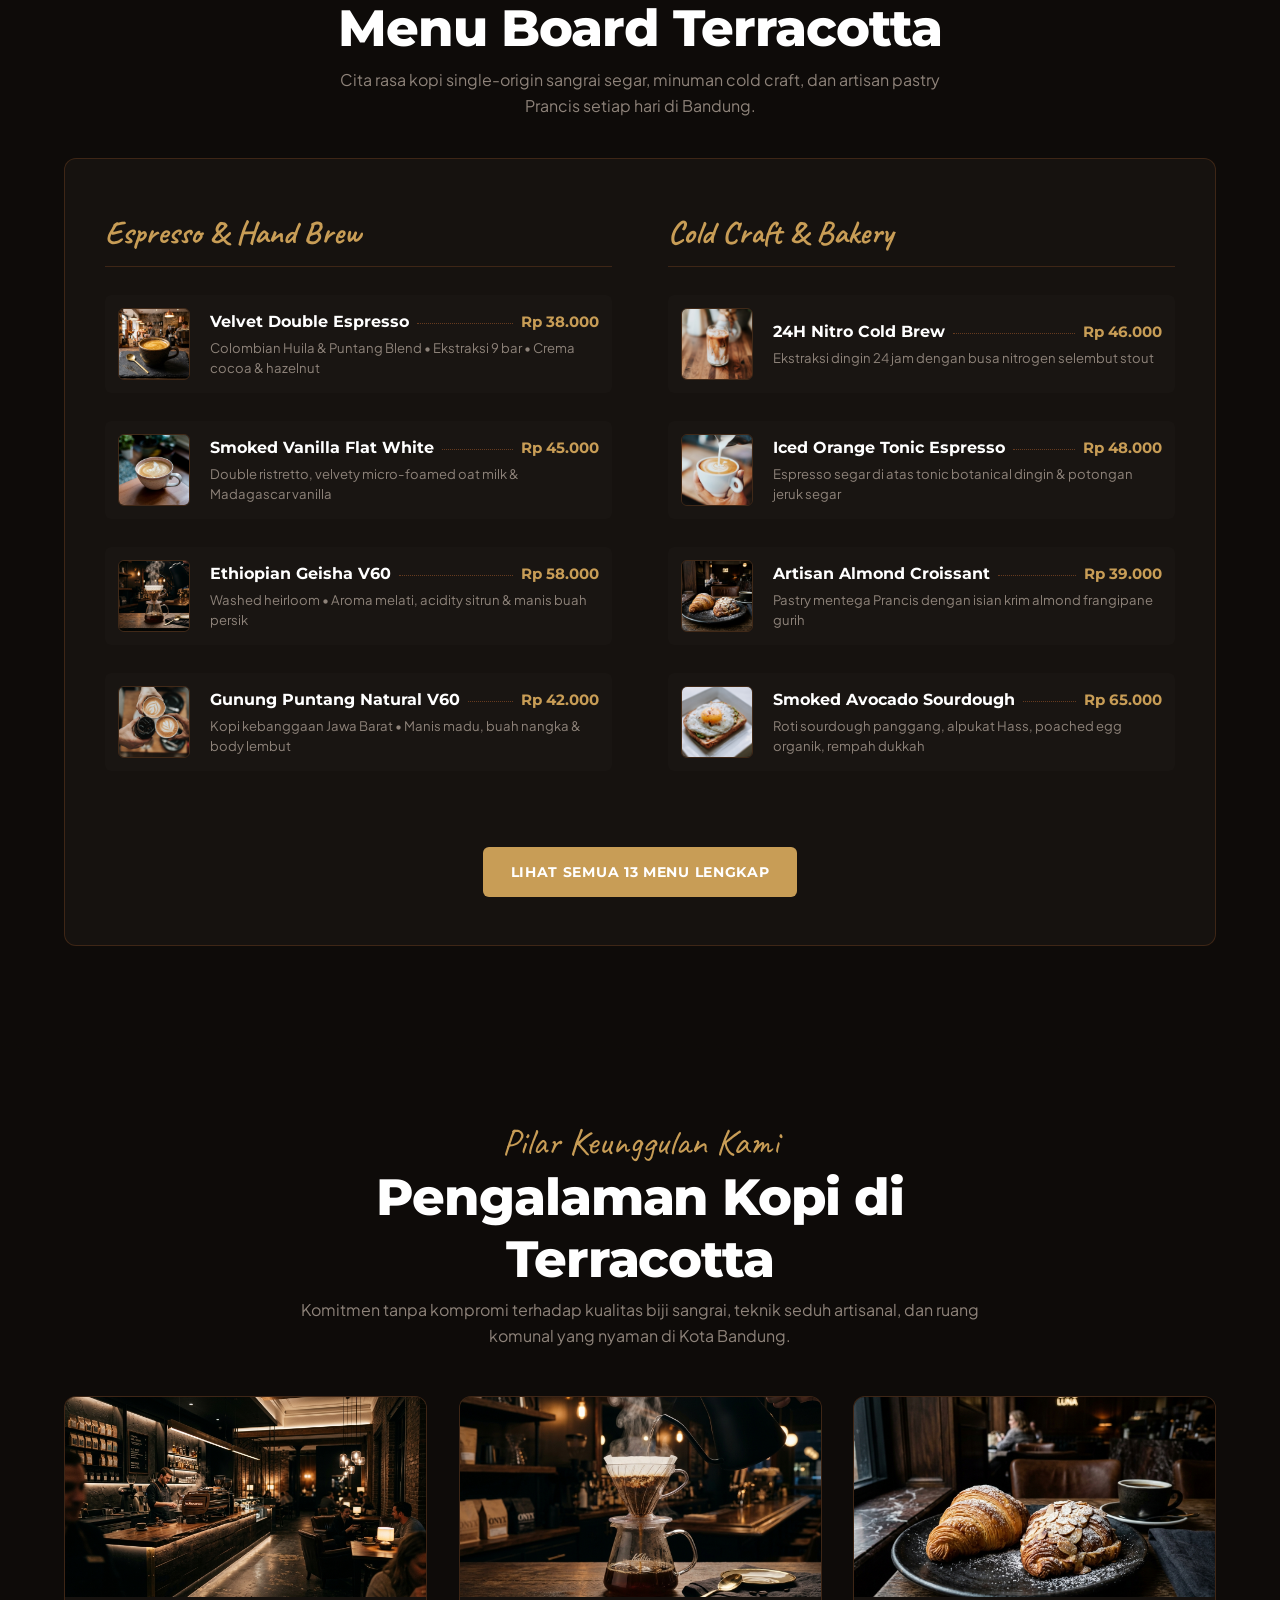
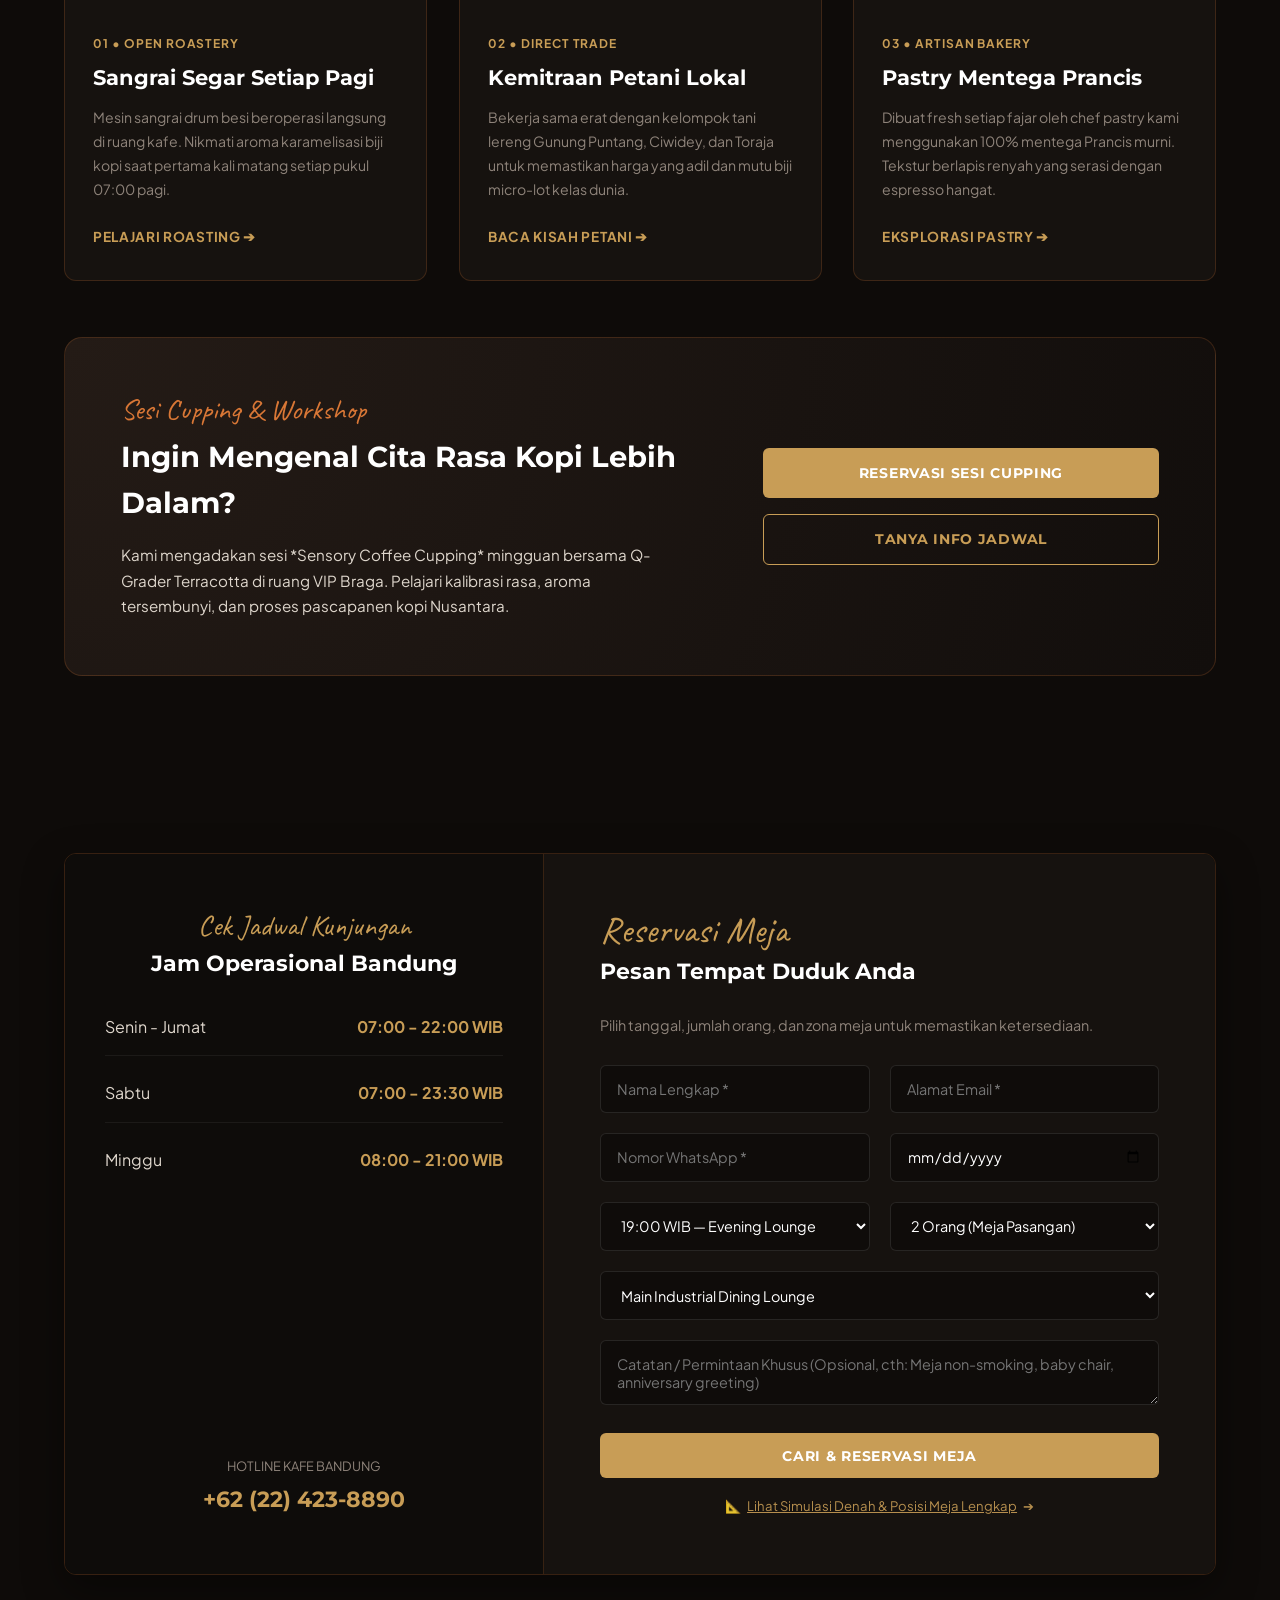
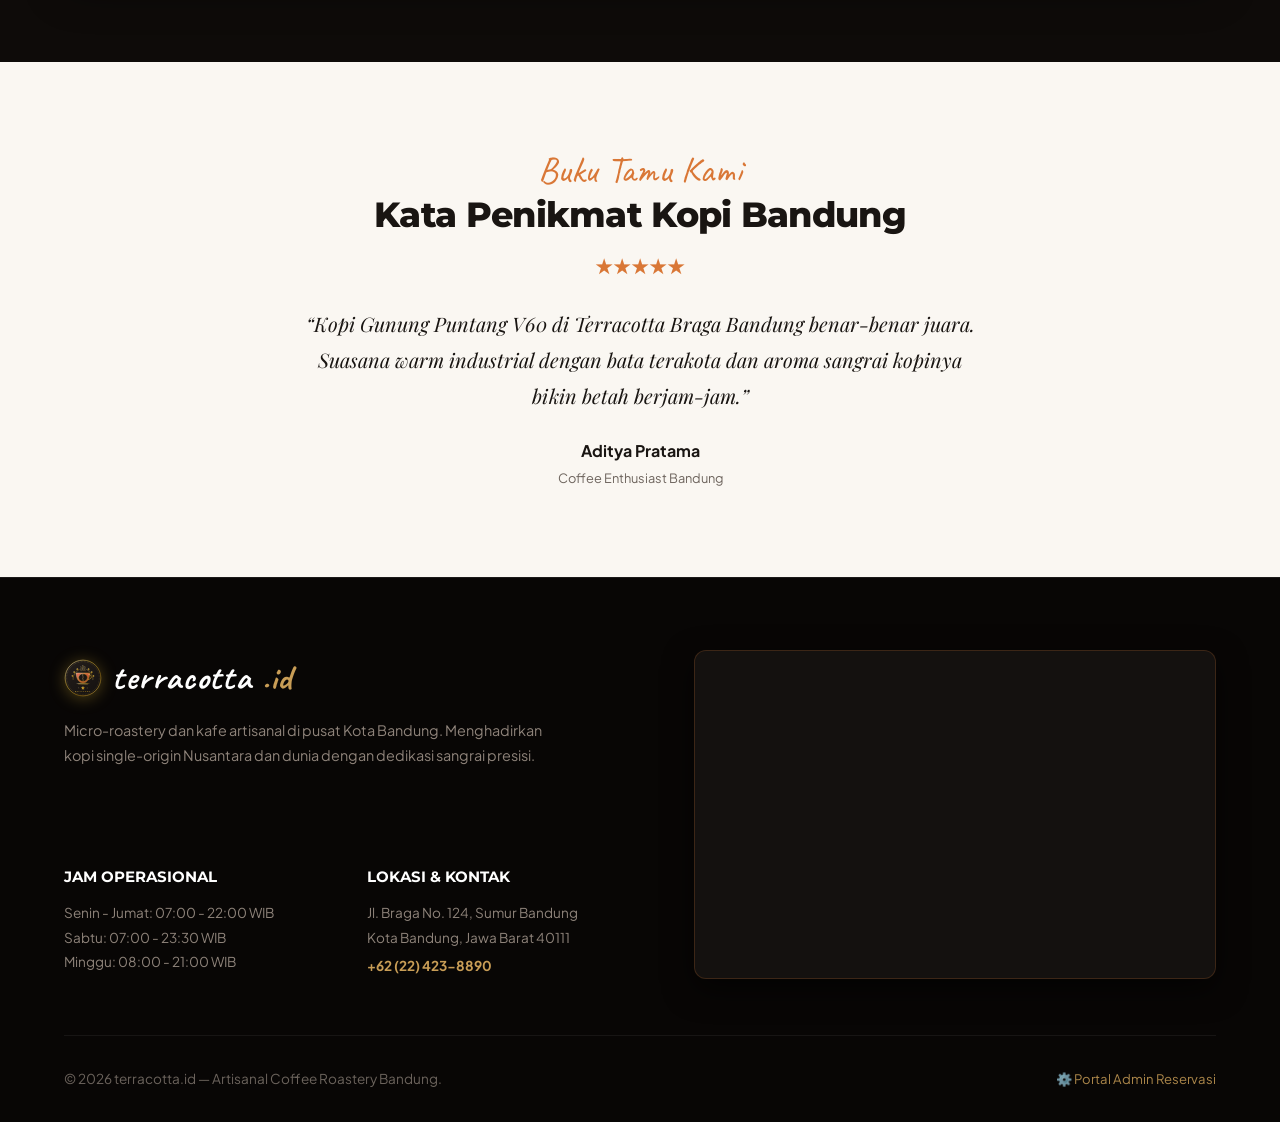
==== commit 89823964: "feat: implement custom luxury delete confirmation modal in admin and add synchronized customer speci" ====
--- a/index.html
+++ b/index.html
@@ -433,6 +433,11 @@
                 </select>
               </div>
 
+              <!-- Special Notes Field -->
+              <div class="form-row">
+                <textarea id="resNotes" class="form-field" rows="2" placeholder="Catatan / Permintaan Khusus (Opsional, cth: Meja non-smoking, baby chair, anniversary greeting)" style="grid-column: 1 / -1; resize: vertical;"></textarea>
+              </div>
+
               <button type="submit" class="btn btn-gold" style="width: 100%; margin-top: 0.5rem;">Cari & Reservasi Meja</button>
               
               <div style="margin-top: 0.85rem; text-align: center;">
